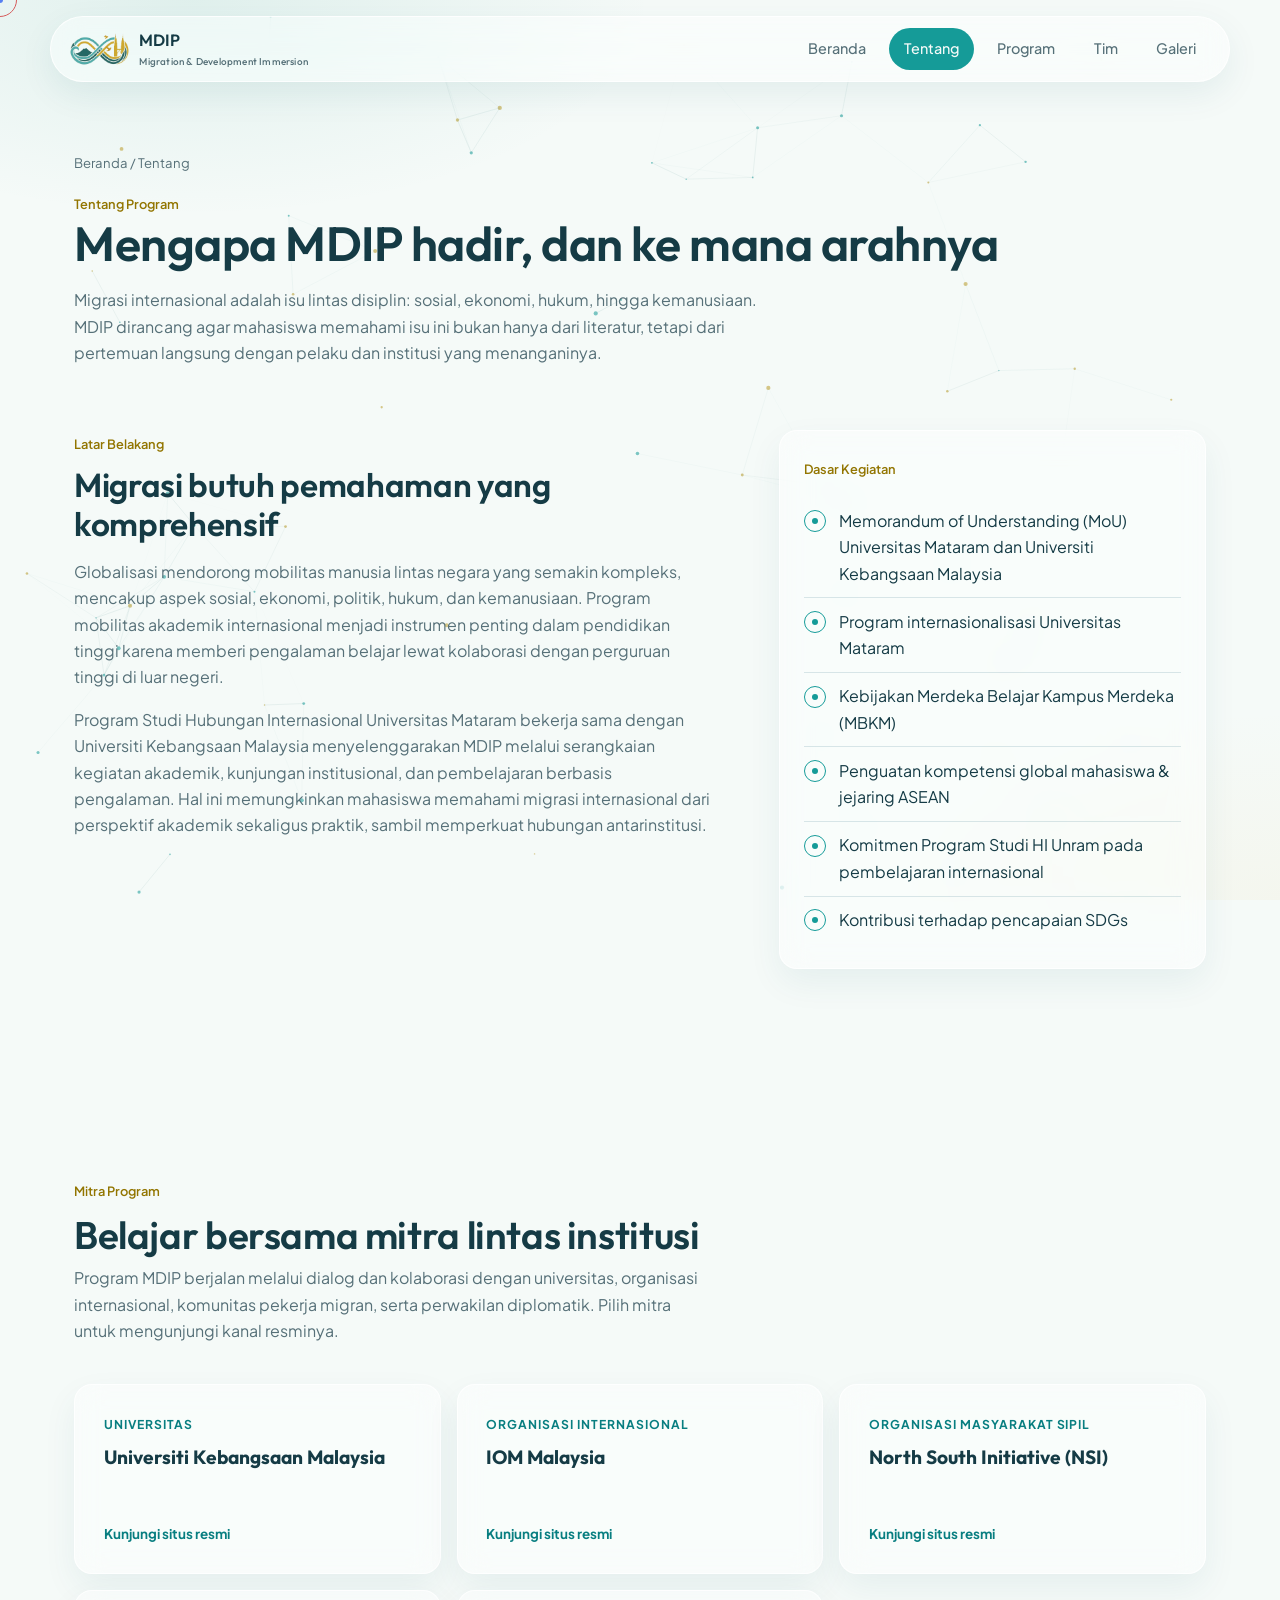
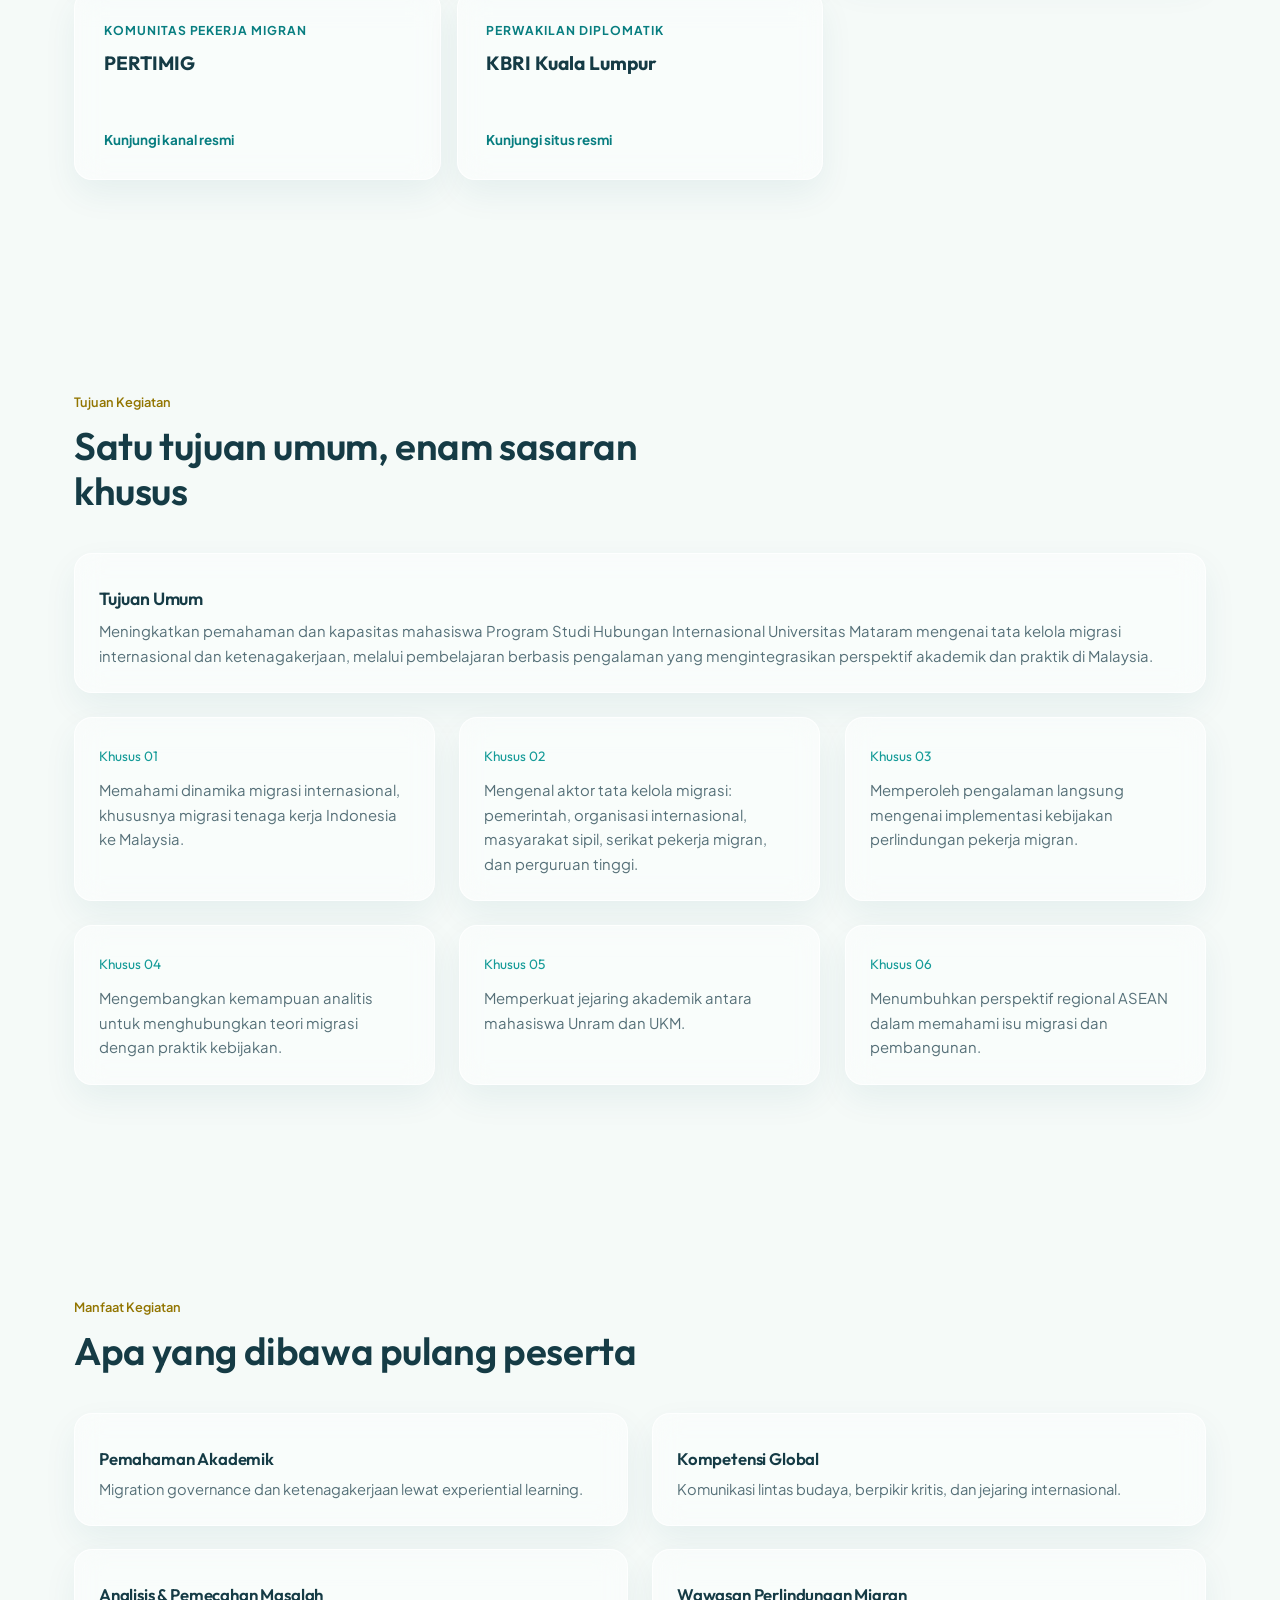
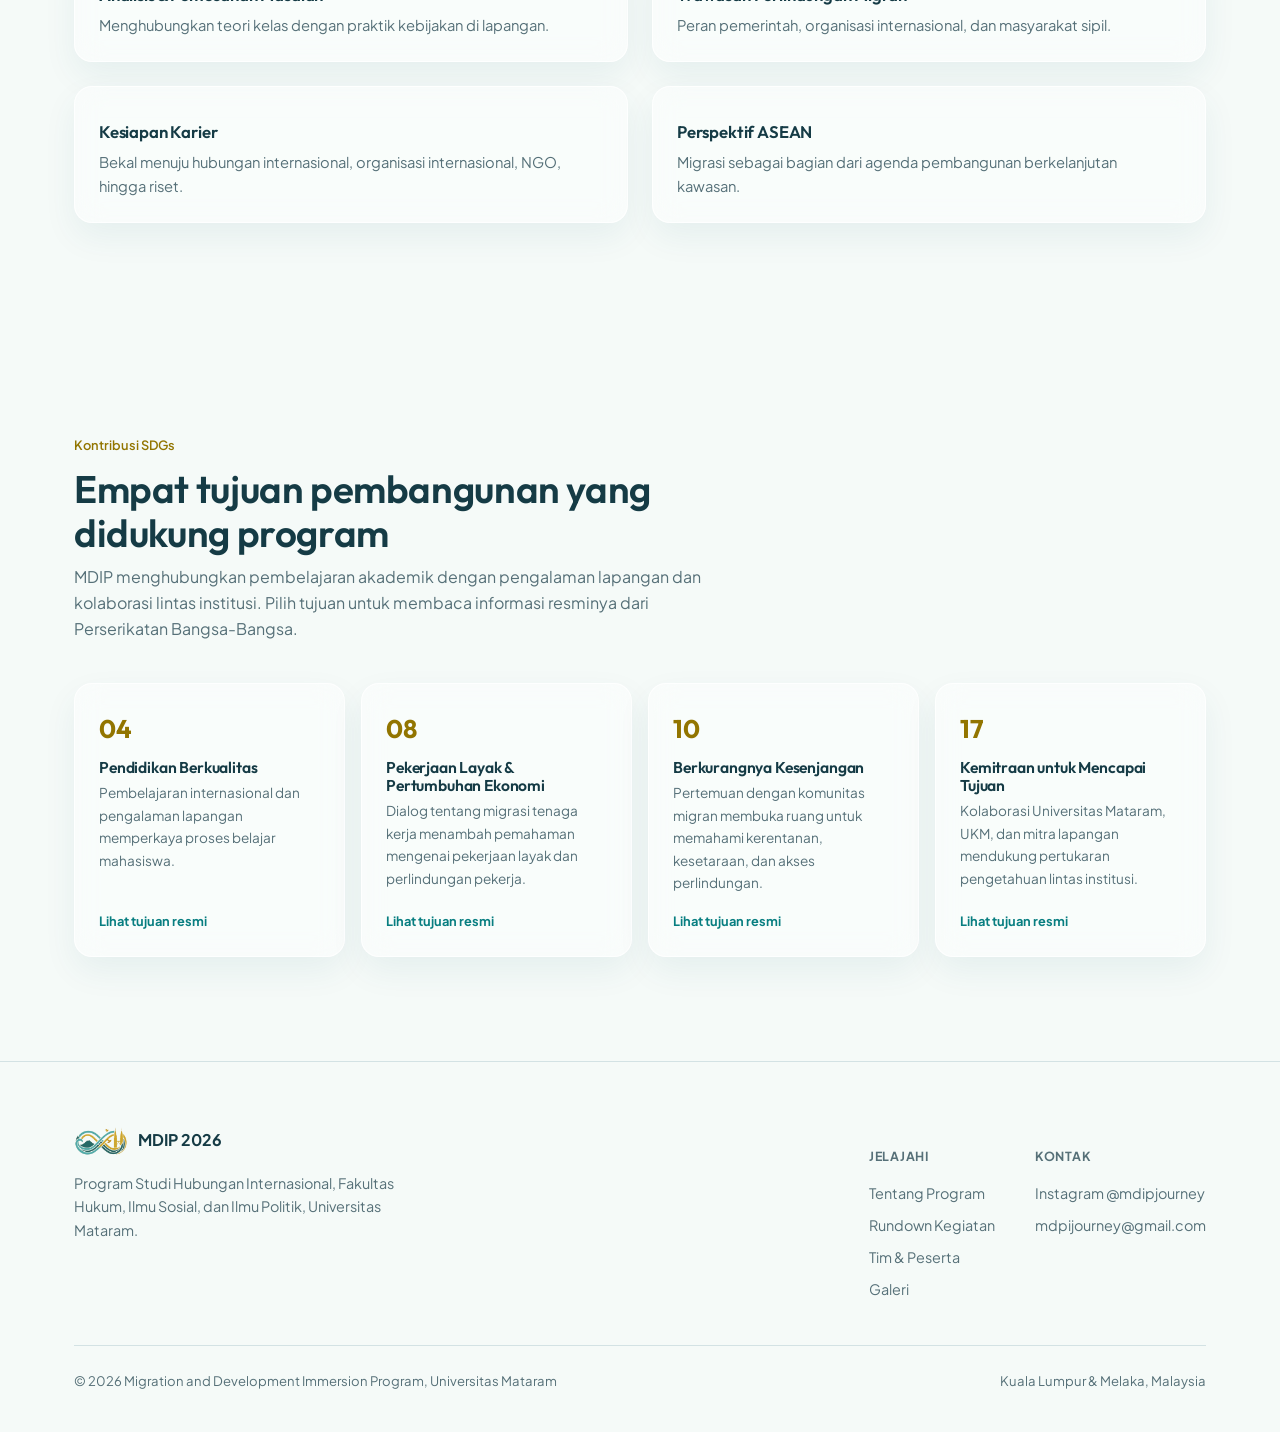
==== about.html @ d1906ac9 "update" ====
<!DOCTYPE html>
<html lang="id">
<head>
<meta charset="UTF-8">
<meta name="viewport" content="width=device-width, initial-scale=1.0">
<title>Tentang Program: MDIP</title>
<meta name="description" content="Latar belakang, dasar kegiatan, tujuan, dan manfaat Migration and Development Immersion Program.">
<link rel="icon" href="assets/logo-icon.png">
<link rel="preconnect" href="https://fonts.googleapis.com">
<link href="https://fonts.googleapis.com/css2?family=Outfit:wght@500;600;700&family=Plus+Jakarta+Sans:wght@400;500;600;700&display=swap" rel="stylesheet">
<link rel="stylesheet" href="css/style.css">
<link rel="stylesheet" href="css/animations.css">
<script>try { if (sessionStorage.getItem('mdipPageEnterAt')) document.documentElement.classList.add('page-pending'); } catch (_) {}</script>
</head>
<body>

<canvas id="particle-canvas" aria-hidden="true"></canvas>
<div class="page-veil"></div>

<header class="site-header">
  <div class="container nav-inner">
    <a href="index.html" class="brand">
      <img src="assets/logo-icon.png" alt="Logo MDIP">
      <span>MDIP<small>Migration &amp; Development Immersion</small></span>
    </a>
    <nav class="nav-links" id="navLinks">
      <a href="index.html">Beranda</a>
      <a href="about.html">Tentang</a>
      <a href="program.html">Program</a>
      <a href="team.html">Tim</a>
      <a href="gallery.html">Galeri</a>
    </nav>
    <button class="nav-toggle" aria-label="Buka menu navigasi" aria-expanded="false">☰</button>
  </div>
</header>

<main>

  <section class="page-hero">
    <div class="container">
      <div class="breadcrumb"><a href="index.html">Beranda</a> / Tentang</div>
      <span class="eyebrow">Tentang Program</span>
      <h1>Mengapa MDIP hadir, dan ke mana arahnya</h1>
      <p>Migrasi internasional adalah isu lintas disiplin: sosial, ekonomi, hukum, hingga kemanusiaan. MDIP dirancang agar mahasiswa memahami isu ini bukan hanya dari literatur, tetapi dari pertemuan langsung dengan pelaku dan institusi yang menanganinya.</p>
    </div>
  </section>

  <section style="padding-top:0">
    <div class="container">
      <div class="grid" style="grid-template-columns: 1.2fr 0.8fr; gap: var(--space-5);" data-reveal>
        <div>
          <span class="eyebrow">Latar Belakang</span>
          <h2 style="margin-top:0.6rem; font-size: clamp(1.6rem, 2.6vw, 2.1rem);">Migrasi butuh pemahaman yang komprehensif</h2>
          <p style="margin-top: var(--space-2); color: var(--ink-dim);">Globalisasi mendorong mobilitas manusia lintas negara yang semakin kompleks, mencakup aspek sosial, ekonomi, politik, hukum, dan kemanusiaan. Program mobilitas akademik internasional menjadi instrumen penting dalam pendidikan tinggi karena memberi pengalaman belajar lewat kolaborasi dengan perguruan tinggi di luar negeri.</p>
          <p style="margin-top: var(--space-2); color: var(--ink-dim);">Program Studi Hubungan Internasional Universitas Mataram bekerja sama dengan Universiti Kebangsaan Malaysia menyelenggarakan MDIP melalui serangkaian kegiatan akademik, kunjungan institusional, dan pembelajaran berbasis pengalaman. Hal ini memungkinkan mahasiswa memahami migrasi internasional dari perspektif akademik sekaligus praktik, sambil memperkuat hubungan antarinstitusi.</p>
        </div>
        <div class="glass tilt-card">
          <span class="eyebrow">Dasar Kegiatan</span>
          <ul class="check-list" style="margin-top: var(--space-2);">
            <li><span class="bullet"></span><span>Memorandum of Understanding (MoU) Universitas Mataram dan Universiti Kebangsaan Malaysia</span></li>
            <li><span class="bullet"></span><span>Program internasionalisasi Universitas Mataram</span></li>
            <li><span class="bullet"></span><span>Kebijakan Merdeka Belajar Kampus Merdeka (MBKM)</span></li>
            <li><span class="bullet"></span><span>Penguatan kompetensi global mahasiswa &amp; jejaring ASEAN</span></li>
            <li><span class="bullet"></span><span>Komitmen Program Studi HI Unram pada pembelajaran internasional</span></li>
            <li><span class="bullet"></span><span>Kontribusi terhadap pencapaian SDGs</span></li>
          </ul>
        </div>
      </div>
    </div>
  </section>

  <!-- ================= MITRA ================= -->
  <section id="mitra">
    <div class="container">
      <div class="section-head" data-reveal>
        <span class="eyebrow">Mitra Program</span>
        <h2>Belajar bersama mitra lintas institusi</h2>
        <p>Program MDIP berjalan melalui dialog dan kolaborasi dengan universitas, organisasi internasional, komunitas pekerja migran, serta perwakilan diplomatik. Pilih mitra untuk mengunjungi kanal resminya.</p>
      </div>
      <div class="partner-directory-grid" data-reveal-stagger>
        <a class="partner-directory-card glass" id="mitra-ukm" href="https://www.ukm.my/portal/" target="_blank" rel="noopener noreferrer" aria-label="Kunjungi situs resmi Universiti Kebangsaan Malaysia">
          <span class="institution-kicker">Universitas</span>
          <strong>Universiti Kebangsaan Malaysia</strong>
          <span class="institution-link">Kunjungi situs resmi</span>
        </a>
        <a class="partner-directory-card glass" id="mitra-iom" href="https://www.iom.int/countries/malaysia" target="_blank" rel="noopener noreferrer" aria-label="Kunjungi situs resmi IOM Malaysia">
          <span class="institution-kicker">Organisasi Internasional</span>
          <strong>IOM Malaysia</strong>
          <span class="institution-link">Kunjungi situs resmi</span>
        </a>
        <a class="partner-directory-card glass" id="mitra-nsi" href="https://nsinitiative.net/home/" target="_blank" rel="noopener noreferrer" aria-label="Kunjungi situs resmi North South Initiative">
          <span class="institution-kicker">Organisasi Masyarakat Sipil</span>
          <strong>North South Initiative (NSI)</strong>
          <span class="institution-link">Kunjungi situs resmi</span>
        </a>
        <a class="partner-directory-card glass" id="mitra-pertimig" href="https://www.facebook.com/Pertimig-Malaysia" target="_blank" rel="noopener noreferrer" aria-label="Kunjungi kanal resmi PERTIMIG di Facebook">
          <span class="institution-kicker">Komunitas Pekerja Migran</span>
          <strong>PERTIMIG</strong>
          <span class="institution-link">Kunjungi kanal resmi</span>
        </a>
        <a class="partner-directory-card glass" id="mitra-kbri" href="https://kemlu.go.id/kualalumpur/en/" target="_blank" rel="noopener noreferrer" aria-label="Kunjungi situs resmi KBRI Kuala Lumpur">
          <span class="institution-kicker">Perwakilan Diplomatik</span>
          <strong>KBRI Kuala Lumpur</strong>
          <span class="institution-link">Kunjungi situs resmi</span>
        </a>
      </div>
    </div>
  </section>
  <!-- ================= TUJUAN ================= -->
  <section>
    <div class="container">
      <div class="section-head" data-reveal>
        <span class="eyebrow">Tujuan Kegiatan</span>
        <h2>Satu tujuan umum, enam sasaran khusus</h2>
      </div>

      <div class="glass tilt-card" style="margin-bottom: var(--space-3);" data-reveal>
        <h3 style="font-size:1.1rem;">Tujuan Umum</h3>
        <p style="margin-top:0.6rem; color: var(--ink-dim);">Meningkatkan pemahaman dan kapasitas mahasiswa Program Studi Hubungan Internasional Universitas Mataram mengenai tata kelola migrasi internasional dan ketenagakerjaan, melalui pembelajaran berbasis pengalaman yang mengintegrasikan perspektif akademik dan praktik di Malaysia.</p>
      </div>

      <div class="grid grid-3" data-reveal-stagger>
        <div class="tilt-card glass"><span class="num">Khusus 01</span><p style="margin-top:0.6rem;">Memahami dinamika migrasi internasional, khususnya migrasi tenaga kerja Indonesia ke Malaysia.</p></div>
        <div class="tilt-card glass"><span class="num">Khusus 02</span><p style="margin-top:0.6rem;">Mengenal aktor tata kelola migrasi: pemerintah, organisasi internasional, masyarakat sipil, serikat pekerja migran, dan perguruan tinggi.</p></div>
        <div class="tilt-card glass"><span class="num">Khusus 03</span><p style="margin-top:0.6rem;">Memperoleh pengalaman langsung mengenai implementasi kebijakan perlindungan pekerja migran.</p></div>
        <div class="tilt-card glass"><span class="num">Khusus 04</span><p style="margin-top:0.6rem;">Mengembangkan kemampuan analitis untuk menghubungkan teori migrasi dengan praktik kebijakan.</p></div>
        <div class="tilt-card glass"><span class="num">Khusus 05</span><p style="margin-top:0.6rem;">Memperkuat jejaring akademik antara mahasiswa Unram dan UKM.</p></div>
        <div class="tilt-card glass"><span class="num">Khusus 06</span><p style="margin-top:0.6rem;">Menumbuhkan perspektif regional ASEAN dalam memahami isu migrasi dan pembangunan.</p></div>
      </div>
    </div>
  </section>

  <!-- ================= MANFAAT ================= -->
  <section>
    <div class="container">
      <div class="section-head" data-reveal>
        <span class="eyebrow">Manfaat Kegiatan</span>
        <h2>Apa yang dibawa pulang peserta</h2>
      </div>
      <div class="grid grid-2" data-reveal-stagger>
        <div class="tilt-card glass"><h3 style="font-size:1.05rem;">Pemahaman Akademik</h3><p style="margin-top:0.5rem; color:var(--ink-dim); font-size:0.92rem;">Migration governance dan ketenagakerjaan lewat experiential learning.</p></div>
        <div class="tilt-card glass"><h3 style="font-size:1.05rem;">Kompetensi Global</h3><p style="margin-top:0.5rem; color:var(--ink-dim); font-size:0.92rem;">Komunikasi lintas budaya, berpikir kritis, dan jejaring internasional.</p></div>
        <div class="tilt-card glass"><h3 style="font-size:1.05rem;">Analisis &amp; Pemecahan Masalah</h3><p style="margin-top:0.5rem; color:var(--ink-dim); font-size:0.92rem;">Menghubungkan teori kelas dengan praktik kebijakan di lapangan.</p></div>
        <div class="tilt-card glass"><h3 style="font-size:1.05rem;">Wawasan Perlindungan Migran</h3><p style="margin-top:0.5rem; color:var(--ink-dim); font-size:0.92rem;">Peran pemerintah, organisasi internasional, dan masyarakat sipil.</p></div>
        <div class="tilt-card glass"><h3 style="font-size:1.05rem;">Kesiapan Karier</h3><p style="margin-top:0.5rem; color:var(--ink-dim); font-size:0.92rem;">Bekal menuju hubungan internasional, organisasi internasional, NGO, hingga riset.</p></div>
        <div class="tilt-card glass"><h3 style="font-size:1.05rem;">Perspektif ASEAN</h3><p style="margin-top:0.5rem; color:var(--ink-dim); font-size:0.92rem;">Migrasi sebagai bagian dari agenda pembangunan berkelanjutan kawasan.</p></div>
      </div>
    </div>
  </section>

  <!-- ================= SDGs ================= -->
  <section id="sdgs">
    <div class="container">
      <div class="section-head" data-reveal>
        <span class="eyebrow">Kontribusi SDGs</span>
        <h2>Empat tujuan pembangunan yang didukung program</h2>
        <p>MDIP menghubungkan pembelajaran akademik dengan pengalaman lapangan dan kolaborasi lintas institusi. Pilih tujuan untuk membaca informasi resminya dari Perserikatan Bangsa-Bangsa.</p>
      </div>
      <div class="sdg-grid" data-reveal-stagger>
        <a class="sdg-card glass" href="https://sdgs.un.org/goals/goal4" target="_blank" rel="noopener noreferrer" aria-label="Baca Tujuan 4, Pendidikan Berkualitas, di situs resmi PBB">
          <span class="tag">04</span><h4>Pendidikan Berkualitas</h4><p>Pembelajaran internasional dan pengalaman lapangan memperkaya proses belajar mahasiswa.</p><span class="sdg-visit">Lihat tujuan resmi</span>
        </a>
        <a class="sdg-card glass" href="https://sdgs.un.org/goals/goal8" target="_blank" rel="noopener noreferrer" aria-label="Baca Tujuan 8, Pekerjaan Layak dan Pertumbuhan Ekonomi, di situs resmi PBB">
          <span class="tag">08</span><h4>Pekerjaan Layak &amp; Pertumbuhan Ekonomi</h4><p>Dialog tentang migrasi tenaga kerja menambah pemahaman mengenai pekerjaan layak dan perlindungan pekerja.</p><span class="sdg-visit">Lihat tujuan resmi</span>
        </a>
        <a class="sdg-card glass" href="https://sdgs.un.org/goals/goal10" target="_blank" rel="noopener noreferrer" aria-label="Baca Tujuan 10, Berkurangnya Kesenjangan, di situs resmi PBB">
          <span class="tag">10</span><h4>Berkurangnya Kesenjangan</h4><p>Pertemuan dengan komunitas migran membuka ruang untuk memahami kerentanan, kesetaraan, dan akses perlindungan.</p><span class="sdg-visit">Lihat tujuan resmi</span>
        </a>
        <a class="sdg-card glass" href="https://sdgs.un.org/goals/goal17" target="_blank" rel="noopener noreferrer" aria-label="Baca Tujuan 17, Kemitraan untuk Mencapai Tujuan, di situs resmi PBB">
          <span class="tag">17</span><h4>Kemitraan untuk Mencapai Tujuan</h4><p>Kolaborasi Universitas Mataram, UKM, dan mitra lapangan mendukung pertukaran pengetahuan lintas institusi.</p><span class="sdg-visit">Lihat tujuan resmi</span>
        </a>
      </div>
    </div>
  </section>

</main>

<footer class="site-footer">
  <div class="container">
    <div class="footer-grid">
      <div>
        <div class="footer-brand"><img src="assets/logo-icon.png" alt="Logo MDIP"><strong>MDIP 2026</strong></div>
        <p style="margin-top:1rem; max-width: 32ch; color: var(--ink-dim); font-size:0.9rem;">Program Studi Hubungan Internasional, Fakultas Hukum, Ilmu Sosial, dan Ilmu Politik, Universitas Mataram.</p>
      </div>
      <div class="footer-links">
        <div>
          <h5>Jelajahi</h5>
          <a href="about.html">Tentang Program</a>
          <a href="program.html">Rundown Kegiatan</a>
          <a href="team.html">Tim &amp; Peserta</a>
          <a href="gallery.html">Galeri</a>
        </div>
        <div>
          <h5>Kontak</h5>
          <a href="https://www.instagram.com/mdipjourney/" target="_blank" rel="noopener noreferrer">Instagram @mdipjourney</a>
          <a href="mailto:mdpijourney@gmail.com">mdpijourney@gmail.com</a>
        </div>
      </div>
    </div>
    <div class="footer-bottom">
      <span>© 2026 Migration and Development Immersion Program, Universitas Mataram</span>
      <span>Kuala Lumpur &amp; Melaka, Malaysia</span>
    </div>
  </div>
</footer>

<script src="js/particles.js"></script>
<script src="js/animations.js"></script>
<script src="js/main.js"></script>
</body>
</html>
---- css/style.css ----
/* =========================================================================
   MDIP: Migration and Development Immersion Program
   style.css: core design tokens, layout, and component styling
   Palette pulled from the MDIP mark: teal wave, gold skyline, deep blue text
   ========================================================================= */

:root {
  /* --- Color tokens (from the MDIP logo) --- */
  --navy: #F5FAF8;
  --navy-soft: #FFFFFF;
  --charcoal: #EAF3F0;
  --teal: #087E80;
  --teal-bright: #159B98;
  --gold: #927500;
  --deep-blue: #07556A;
  --ink: #153B45;
  --ink-dim: #567078;
  --line: rgba(7, 85, 106, 0.14);
  --glass-bg: rgba(255, 255, 255, 0.48);
  --glass-bg-strong: rgba(255, 255, 255, 0.68);
  --glass-border: rgba(255, 255, 255, 0.78);

  /* --- Type --- */
  --font-display: 'Outfit', 'Plus Jakarta Sans', sans-serif;
  --font-body: 'Plus Jakarta Sans', sans-serif;

  /* --- Spacing scale --- */
  --space-1: 0.5rem;
  --space-2: 1rem;
  --space-3: 1.5rem;
  --space-4: 2.5rem;
  --space-5: 4rem;
  --space-6: 6.5rem;

  --radius: 18px;
  --radius-sm: 10px;
  --max-width: 1180px;

  --ease: cubic-bezier(0.22, 1, 0.36, 1);
}

/* =========================================================================
   Reset
   ========================================================================= */
*, *::before, *::after { box-sizing: border-box; }
html { scroll-behavior: smooth; }
body, h1, h2, h3, h4, p, figure { margin: 0; }
ul { list-style: none; margin: 0; padding: 0; }
a { color: inherit; text-decoration: none; }
img { max-width: 100%; display: block; }
button { font: inherit; cursor: pointer; }

body {
  background: var(--navy);
  color: var(--ink);
  font-family: var(--font-body);
  font-size: 16px;
  line-height: 1.65;
  -webkit-font-smoothing: antialiased;
  overflow-x: hidden;
  position: relative;
}

/* Subtle radial vignette behind the particle canvas so corners stay dark */
body::before {
  content: "";
  position: fixed;
  inset: 0;
  z-index: -2;
  background:
    radial-gradient(ellipse 60% 40% at 15% 0%, rgba(42,157,143,0.10), transparent 60%),
    radial-gradient(ellipse 50% 35% at 100% 100%, rgba(233,196,106,0.07), transparent 60%),
    var(--navy);
}

::selection { background: var(--teal); color: var(--navy); }

h1, h2, h3, h4 {
  font-family: var(--font-display);
  font-weight: 600;
  line-height: 1.15;
  letter-spacing: -0.01em;
}

.eyebrow {
  font-family: var(--font-body);
  font-weight: 600;
  font-size: 0.8rem;
  color: var(--gold);
  display: inline-block;
}

.container {
  max-width: var(--max-width);
  margin: 0 auto;
  padding: 0 var(--space-3);
}

section { position: relative; padding: var(--space-6) 0; }

/* Scroll focus visibility */
a:focus-visible, button:focus-visible, summary:focus-visible {
  outline: 2px solid var(--teal-bright);
  outline-offset: 3px;
  border-radius: 4px;
}

/* =========================================================================
   Particle canvas + custom cursor
   ========================================================================= */
#particle-canvas {
  position: fixed;
  inset: 0;
  z-index: -1;
  width: 100%;
  height: 100%;
}

.cursor-dot, .cursor-ring {
  position: fixed;
  top: 0; left: 0;
  pointer-events: none;
  z-index: 9999;
  border-radius: 50%;
  transform: translate(-50%, -50%);
  mix-blend-mode: difference;
}
.cursor-dot {
  width: 6px; height: 6px;
  background: var(--gold);
}
.cursor-ring {
  width: 34px; height: 34px;
  border: 1px solid var(--teal-bright);
  transition: width 0.2s var(--ease), height 0.2s var(--ease), border-color 0.2s var(--ease), opacity 0.2s;
}
.cursor-ring.is-active {
  width: 54px; height: 54px;
  border-color: var(--gold);
}
@media (hover: none), (pointer: coarse) {
  .cursor-dot, .cursor-ring { display: none; }
}

/* =========================================================================
   Navigation
   ========================================================================= */
.site-header {
  position: fixed;
  top: 0; left: 0; right: 0;
  z-index: 500;
  padding: var(--space-2) 0;
  transition: padding 0.35s var(--ease), background 0.35s var(--ease);
}
.site-header .nav-inner {
  display: flex;
  align-items: center;
  justify-content: space-between;
  padding: 0.65rem 1.1rem;
  border-radius: 999px;
  background: var(--glass-bg);
  border: 1px solid var(--glass-border);
  backdrop-filter: blur(15px) saturate(150%);
  -webkit-backdrop-filter: blur(15px) saturate(150%);
  box-shadow: 0 12px 34px rgba(7, 85, 106, 0.08);
}
.site-header.is-scrolled { padding: 0.6rem 0; }
.site-header.is-scrolled .nav-inner { background: var(--glass-bg-strong); }

.brand {
  display: flex;
  align-items: center;
  gap: 0.6rem;
  font-family: var(--font-display);
  font-weight: 600;
  font-size: 1.02rem;
}
.brand img { height: 34px; width: auto; }
.brand span { color: var(--ink); }
.brand small { display: block; font-size: 0.62rem; font-weight: 500; color: var(--ink-dim); letter-spacing: 0.02em; }

.nav-links {
  display: flex;
  align-items: center;
  gap: var(--space-1);
}
.nav-links a {
  position: relative;
  padding: 0.55rem 0.95rem;
  font-size: 0.9rem;
  font-weight: 500;
  color: var(--ink-dim);
  border-radius: 999px;
  transition: color 0.25s var(--ease), background 0.25s var(--ease);
}
.nav-links a:active, .footer-links a:active, .btn:active, button:active { transform: scale(0.97); }
.nav-links a:hover, .nav-links a.is-active { color: var(--navy); background: var(--teal-bright); }

.nav-toggle {
  display: none;
  width: 40px; height: 40px;
  border-radius: 50%;
  border: 1px solid var(--glass-border);
  background: transparent;
  color: var(--ink);
  align-items: center;
  justify-content: center;
}

@media (max-width: 860px) {
  .nav-toggle { display: flex; }
  .nav-links {
    position: fixed;
    top: 88px; right: var(--space-3); left: var(--space-3);
    flex-direction: column;
    align-items: stretch;
    gap: 0.3rem;
    padding: var(--space-2);
    background: rgba(255, 255, 255, 0.78);
    border: 1px solid var(--glass-border);
    border-radius: var(--radius);
    backdrop-filter: blur(18px) saturate(150%);
    -webkit-backdrop-filter: blur(18px) saturate(150%);
    transform: translateY(-12px);
    opacity: 0;
    pointer-events: none;
    transition: all 0.3s var(--ease);
  }
  .nav-links.is-open { transform: translateY(0); opacity: 1; pointer-events: auto; }
  .nav-links a { text-align: center; padding: 0.85rem; }
}

/* =========================================================================
   Buttons
   ========================================================================= */
.btn {
  display: inline-flex;
  align-items: center;
  gap: 0.55rem;
  padding: 0.9rem 1.7rem;
  border-radius: 999px;
  font-weight: 600;
  font-size: 0.92rem;
  border: 1px solid transparent;
  position: relative;
  overflow: hidden;
  transition: transform 0.3s var(--ease), box-shadow 0.3s var(--ease), background-color 0.3s var(--ease);
}
.btn-primary {
  background: linear-gradient(120deg, var(--teal), var(--teal-bright));
  color: #FFFFFF;
}
.btn-primary:hover { transform: translateY(-2px); box-shadow: 0 14px 30px -12px rgba(42,157,143,0.55); }
.btn-ghost {
  background: var(--glass-bg);
  border-color: var(--glass-border);
  color: var(--ink);
  backdrop-filter: blur(10px);
  -webkit-backdrop-filter: blur(10px);
}
.btn-ghost:hover { border-color: var(--gold); color: var(--gold); transform: translateY(-2px); }

/* =========================================================================
   Hero
   ========================================================================= */
.hero {
  min-height: 100svh;
  display: flex;
  align-items: center;
  padding-top: 7rem;
}
.hero-grid {
  display: grid;
  grid-template-columns: 1.1fr 0.9fr;
  gap: var(--space-5);
  align-items: center;
}
.hero-logo {
  width: 92px;
  margin-bottom: var(--space-3);
  filter: drop-shadow(0 8px 30px rgba(42,157,143,0.25));
}
.hero h1 {
  font-size: clamp(2.4rem, 4.6vw, 4rem);
  color: var(--ink);
}
.hero h1 .accent { color: var(--teal-bright); }
.hero-type {
  margin-top: var(--space-2);
  font-family: var(--font-display);
  font-size: clamp(1.05rem, 1.6vw, 1.35rem);
  color: var(--gold);
  min-height: 2.4em;
}
.hero-type .cursor-bar { display: inline-block; width: 2px; height: 1em; background: var(--gold); margin-left: 3px; animation: blink 0.9s steps(1) infinite; vertical-align: -0.15em; }
@keyframes blink { 50% { opacity: 0; } }

.hero p.lede { margin-top: var(--space-2); max-width: 46ch; color: var(--ink-dim); font-size: 1.05rem; }

.hero-meta {
  display: flex;
  flex-wrap: wrap;
  gap: var(--space-3);
  margin-top: var(--space-4);
}
.hero-meta .meta-item { display: flex; flex-direction: column; gap: 0.2rem; }
.hero-meta .meta-item .k { font-size: 0.72rem; text-transform: uppercase; letter-spacing: 0.08em; color: var(--ink-dim); }
.hero-meta .meta-item .v { font-family: var(--font-display); font-weight: 600; font-size: 1.05rem; }

.hero-cta { margin-top: var(--space-4); display: flex; gap: var(--space-2); flex-wrap: wrap; }

.hero-visual {
  position: relative;
  aspect-ratio: 1/1;
  display: grid;
  place-items: center;
}
.hero-visual .ring {
  position: absolute;
  border-radius: 50%;
  border: 1px solid var(--glass-border);
}
.hero-visual .ring.r1 { inset: 0; }
.hero-visual .ring.r2 { inset: 12%; border-color: rgba(233,196,106,0.18); }
.hero-visual .ring.r3 { inset: 24%; border-color: rgba(42,157,143,0.25); }
.hero-visual .core {
  position: relative;
  width: 62%; height: 62%;
  border-radius: 50%;
  background: var(--glass-bg);
  border: 1px solid var(--glass-border);
  backdrop-filter: blur(15px) saturate(150%);
  -webkit-backdrop-filter: blur(15px) saturate(150%);
  display: grid; place-items: center;
  padding: var(--space-3);
}
.hero-visual img { width: 78%; }

@media (max-width: 960px) {
  .hero-grid { grid-template-columns: 1fr; }
  .hero-visual { max-width: 320px; margin: 0 auto; }
}

/* =========================================================================
   Glass card
   ========================================================================= */
.glass {
  background: var(--glass-bg);
  border: 1px solid var(--glass-border);
  border-radius: var(--radius);
  backdrop-filter: blur(15px) saturate(150%);
  -webkit-backdrop-filter: blur(15px) saturate(150%);
  box-shadow: 0 14px 34px rgba(7, 85, 106, 0.065);
}
@supports not ((backdrop-filter: blur(1px)) or (-webkit-backdrop-filter: blur(1px))) {
  .glass, .site-header .nav-inner { background: rgba(255, 255, 255, 0.96); }
}

/* Section headers */
.section-head { max-width: 640px; margin-bottom: var(--space-4); }
.section-head h2 { font-size: clamp(1.8rem, 3vw, 2.6rem); margin-top: 0.6rem; }
.section-head p { margin-top: var(--space-1); color: var(--ink-dim); }

/* =========================================================================
   Summary / highlight grids
   ========================================================================= */
.grid { display: grid; gap: var(--space-3); }
.grid-2 { grid-template-columns: repeat(2, 1fr); }
.grid-3 { grid-template-columns: repeat(3, 1fr); }
.grid-4 { grid-template-columns: repeat(4, 1fr); }
@media (max-width: 900px) { .grid-3, .grid-4 { grid-template-columns: repeat(2, 1fr); } }
@media (max-width: 600px) { .grid-2, .grid-3, .grid-4 { grid-template-columns: 1fr; } }

.tilt-card {
  padding: var(--space-3);
  transition: transform 0.15s ease, border-color 0.3s var(--ease), box-shadow 0.3s var(--ease);
  will-change: transform;
}
.tilt-card:hover { border-color: rgba(233,196,106,0.35); box-shadow: 0 20px 45px -20px rgba(0,0,0,0.55); }
.tilt-card .num { font-family: var(--font-display); font-size: 0.85rem; color: var(--teal-bright); }
.tilt-card h3 { margin-top: 0.7rem; font-size: 1.15rem; }
.tilt-card p { margin-top: 0.5rem; color: var(--ink-dim); font-size: 0.93rem; }
.tilt-card .icon {
  width: 44px; height: 44px;
  border-radius: 12px;
  display: grid; place-items: center;
  background: linear-gradient(135deg, rgba(42,157,143,0.25), rgba(233,196,106,0.18));
  color: var(--teal-bright);
  margin-bottom: var(--space-2);
}

/* =========================================================================
   Timeline (activities)
   ========================================================================= */
.timeline { position: relative; padding-left: 2.4rem; }
.timeline::before {
  content: "";
  position: absolute; left: 0.55rem; top: 0.4rem; bottom: 0.4rem;
  width: 1px;
  background: linear-gradient(var(--teal), var(--gold));
  opacity: 0.35;
}
.timeline-item { position: relative; padding: 0 0 var(--space-4); }
.timeline-item:last-child { padding-bottom: 0; }
.timeline-item::before {
  content: "";
  position: absolute; left: -2.4rem; top: 0.35rem;
  width: 10px; height: 10px;
  border-radius: 50%;
  background: var(--gold);
  box-shadow: 0 0 0 4px rgba(233,196,106,0.15);
}
.timeline-item .num { color: var(--gold); font-family: var(--font-display); font-size: 0.85rem; }
.timeline-item h3 { margin-top: 0.4rem; font-size: 1.25rem; }
.timeline-item p { margin-top: 0.5rem; color: var(--ink-dim); max-width: 68ch; }

/* =========================================================================
   Accordion (rundown)
   ========================================================================= */
.rundown-tabs {
  display: flex;
  gap: 0.4rem;
  overflow-x: auto;
  padding-bottom: 0.5rem;
  margin-bottom: var(--space-3);
  scrollbar-width: thin;
}
.rundown-tabs button {
  flex: 0 0 auto;
  padding: 0.65rem 1.1rem;
  border-radius: 999px;
  border: 1px solid var(--glass-border);
  background: var(--glass-bg);
  color: var(--ink-dim);
  font-size: 0.85rem;
  font-weight: 600;
  transition: all 0.25s var(--ease);
}
.rundown-tabs button.is-active { background: var(--teal); color: #FFFFFF; border-color: var(--teal); }
.rundown-tabs button .d { display: block; font-size: 0.68rem; font-weight: 500; opacity: 0.75; }

.rundown-panel { display: none; }
.rundown-panel.is-active { display: block; }
.rundown-panel.is-active { animation: panelIn 0.42s var(--ease) both; }
@keyframes panelIn { from { opacity: 0; transform: translateY(12px); } to { opacity: 1; transform: translateY(0); } }
.rundown-panel h3 { font-size: 1.3rem; }
.rundown-panel .sub { color: var(--gold); font-size: 0.85rem; margin-top: 0.3rem; }

.agenda-row {
  display: grid;
  grid-template-columns: 110px 1fr;
  gap: var(--space-2);
  padding: var(--space-2) 0;
  border-bottom: 1px solid var(--line);
}
.agenda-row:last-child { border-bottom: none; }
.agenda-row .time { font-family: var(--font-display); font-weight: 600; color: var(--teal-bright); font-size: 0.92rem; }
.agenda-row .what { font-weight: 600; }
.agenda-row .desc { color: var(--ink-dim); font-size: 0.9rem; margin-top: 0.25rem; }
.agenda-row .loc { display: inline-block; margin-top: 0.4rem; font-size: 0.78rem; color: var(--gold); }
@media (max-width: 640px) { .agenda-row { grid-template-columns: 1fr; gap: 0.3rem; } }

/* =========================================================================
   Team
   ========================================================================= */
.leadership-grid { display: grid; grid-template-columns: minmax(0, 1fr); max-width: 780px; gap: var(--space-3); }
.supervisor-card { display: grid; grid-template-columns: minmax(190px, 0.72fr) 1fr; align-items: center; overflow: hidden; }
.supervisor-card > img { width: 100%; height: 100%; min-height: 300px; object-fit: cover; object-position: center 24%; }
.supervisor-copy { padding: clamp(1.25rem, 3vw, 2.25rem); }
.supervisor-copy h3 { margin-top: 0.7rem; font-size: clamp(1.2rem, 2.2vw, 1.55rem); }
.supervisor-copy p { margin-top: 0.7rem; color: var(--ink-dim); font-size: 0.92rem; }
.team-lead-card { padding: clamp(1.5rem, 3vw, 2.25rem); min-height: 220px; display: flex; flex-direction: column; align-items: flex-start; }
.team-lead-card, .division-card { cursor: pointer; text-align: left; }
.team-lead-card:hover, .division-card:hover { border-color: rgba(8, 126, 128, 0.34); box-shadow: 0 18px 38px rgba(7, 85, 106, 0.12); }
.team-lead-card:focus-visible, .division-card:focus-visible { outline: 2px solid var(--teal); outline-offset: 4px; }
.team-role-label { color: var(--teal); font-size: 0.76rem; font-weight: 700; letter-spacing: 0.1em; text-transform: uppercase; }
.team-lead-card h3 { margin-top: 1rem; font-size: clamp(1.2rem, 2.2vw, 1.55rem); }
.team-lead-card p { margin-top: 0.7rem; color: var(--ink-dim); font-size: 0.92rem; }
.team-lead-card .nim { margin-top: auto; padding-top: 1rem; font-size: 0.72rem; color: var(--teal); letter-spacing: 0.04em; }

.divisions-grid { display: grid; grid-template-columns: repeat(5, minmax(0, 1fr)); gap: var(--space-2); }
.division-card { padding: 0; overflow: hidden; }
.division-card img { width: 100%; aspect-ratio: 4 / 5; object-fit: cover; object-position: center; transition: transform 0.55s var(--ease); }
.division-card:hover img, .division-card:focus-visible img { transform: scale(1.035); }
.division-card h3 { margin: 0; padding: 1rem 1.1rem 1.2rem; font-size: 1.12rem; }
.leader-photo-card p { margin: -0.75rem 1.1rem 1.2rem; color: var(--ink-dim); font-size: 0.84rem; }
.team-card-hint { display: block; width: 100%; margin-top: 1rem; padding-top: 0.85rem; border-top: 1px solid var(--line); color: var(--teal); font-size: 0.78rem; font-weight: 700; }
.team-card-hint span { display: inline-block; margin-left: 0.25rem; transition: transform 0.25s var(--ease); }
.team-lead-card:hover .team-card-hint span { transform: translate(3px, -2px); }
@media (max-width: 1100px) { .divisions-grid { grid-template-columns: repeat(3, minmax(0, 1fr)); gap: var(--space-3); } }
@media (max-width: 760px) { .divisions-grid { grid-template-columns: repeat(2, minmax(0, 1fr)); } }
@media (max-width: 560px) {
  .divisions-grid { grid-template-columns: 1fr; }
  .supervisor-card { grid-template-columns: 1fr; }
  .supervisor-card > img { height: auto; min-height: 0; aspect-ratio: 4 / 3; object-position: center 25%; }
}

/* Team photos are ready to populate as images are added later. */
.team-photo-dialog {
  position: fixed;
  inset: 0;
  margin: auto;
  padding: 0;
  width: min(720px, calc(100% - 2rem));
  max-height: min(90vh, 860px);
  overflow: auto;
  border: 1px solid rgba(255,255,255,0.82);
  border-radius: var(--radius);
  background: rgba(255,255,255,0.96);
  color: var(--ink);
  box-shadow: 0 28px 90px rgba(7, 54, 67, 0.3);
  opacity: 0;
  transform: translateY(18px) scale(0.985);
  transition: opacity 0.22s ease, transform 0.22s var(--ease);
}
.team-photo-dialog.is-visible { opacity: 1; transform: translateY(0) scale(1); }
.team-photo-dialog::backdrop { background: rgba(12, 43, 51, 0.58); backdrop-filter: blur(8px); -webkit-backdrop-filter: blur(8px); }
.team-dialog-content { position: relative; padding: clamp(1.25rem, 4vw, 2.25rem); }
.team-dialog-content h2 { margin-top: 0.45rem; padding-right: 2.5rem; font-size: clamp(1.4rem, 3vw, 2rem); }
.team-dialog-subtitle { margin-top: 0.3rem; color: var(--ink-dim); font-size: 0.9rem; }
.team-dialog-close { position: absolute; top: 1rem; right: 1rem; display: inline-flex; align-items: center; justify-content: center; min-height: 40px; padding: 0.55rem 1rem; border: 1px solid var(--line); border-radius: 999px; background: white; color: var(--ink); font-size: 0.84rem; font-weight: 700; line-height: 1; transition: transform 0.2s var(--ease), background 0.2s ease, border-color 0.2s ease; }
.team-dialog-close:hover { transform: translateY(-1px); border-color: var(--teal); background: var(--charcoal); }
.team-photo-stage { display: grid; place-items: center; width: fit-content; max-width: 100%; height: auto; min-height: 0; margin: 1.2rem auto 0; overflow: hidden; border: 1px solid var(--line); border-radius: var(--radius-sm); background: linear-gradient(145deg, rgba(21,155,152,0.06), rgba(185,154,40,0.06)); }
.team-photo-stage img { display: block; width: auto; height: auto; max-width: 100%; max-height: min(55vh, 560px); object-fit: contain; }
.team-photo-stage img.team-photo-enter { animation: teamPhotoEnter 0.24s var(--ease) both; }
@keyframes teamPhotoEnter { from { opacity: 0; transform: translateY(5px) scale(0.992); } to { opacity: 1; transform: translateY(0) scale(1); } }
.team-photo-placeholder { display: grid; place-items: center; align-content: center; gap: 0.8rem; width: min(100%, 420px); min-height: 220px; padding: 1.5rem; color: var(--ink-dim); text-align: center; font-size: 0.88rem; }
.photo-placeholder-mark { display: grid; place-items: center; width: 64px; height: 64px; border: 1px solid rgba(8,126,128,0.22); border-radius: 20px; background: rgba(255,255,255,0.72); color: var(--teal); font-family: var(--font-display); font-size: 0.82rem; font-weight: 700; letter-spacing: 0.08em; }
.team-photo-controls { display: flex; align-items: center; justify-content: center; gap: 1rem; margin-top: 1rem; }
.team-photo-controls button { display: grid; place-items: center; width: 40px; height: 40px; border: 1px solid var(--line); border-radius: 50%; background: white; color: var(--teal); font-size: 1.2rem; transition: background 0.2s ease, transform 0.2s var(--ease); }
.team-photo-controls button:hover { background: var(--charcoal); transform: scale(1.05); }
.team-photo-controls button[hidden] { display: none; }
.team-photo-counter { min-width: 110px; color: var(--ink-dim); font-size: 0.78rem; text-align: center; }
@media (prefers-reduced-motion: reduce) { .team-photo-dialog, .team-photo-dialog.is-visible { transition: none; transform: none; } .team-photo-stage img.team-photo-enter { animation: none; } }

/* =========================================================================
   Gallery
   ========================================================================= */
.masonry {
  columns: 3 220px;
  column-gap: var(--space-2);
}
.masonry figure {
  break-inside: avoid;
  margin-bottom: var(--space-2);
  border-radius: var(--radius-sm);
  overflow: hidden;
  position: relative;
  cursor: pointer;
  transition: transform 0.28s var(--ease), box-shadow 0.28s var(--ease);
}
.masonry figure:active { transform: scale(0.985); }
.masonry .ph {
  width: 100%;
  aspect-ratio: var(--ar, 1/1);
  background: linear-gradient(135deg, var(--deep-blue), var(--navy-soft));
  display: grid; place-items: center;
  color: var(--ink-dim);
  font-size: 0.78rem;
  text-align: center;
  padding: var(--space-2);
}
.masonry figcaption {
  position: absolute; inset: auto 0 0 0;
  padding: 0.7rem 0.9rem;
  font-size: 0.78rem;
  background: linear-gradient(to top, rgba(10,21,32,0.9), transparent);
  transform: translateY(100%);
  transition: transform 0.3s var(--ease);
}
.masonry figure:hover figcaption { transform: translateY(0); }

.lightbox {
  position: fixed; inset: 0; z-index: 2000;
  background: rgba(12, 43, 51, 0.78);
  backdrop-filter: blur(6px);
  display: none;
  align-items: center; justify-content: center;
  padding: var(--space-3);
}
.lightbox.is-open { display: flex; }
.lightbox .box { position: relative; max-width: 640px; width: 100%; padding: var(--space-4); text-align: center; }
.lightbox .close { position: absolute; top: var(--space-3); right: var(--space-3); width: auto; min-height: 40px; padding: 0.55rem 1rem; border-radius: 999px; display: inline-flex; align-items: center; justify-content: center; font-size: 0.84rem; font-weight: 700; }

/* Partner logos strip */
.partners-strip {
  display: flex;
  flex-wrap: wrap;
  gap: var(--space-3);
  align-items: center;
  justify-content: space-between;
  padding: var(--space-3);
}
.partners-strip .mark {
  font-family: var(--font-display);
  font-weight: 600;
  color: var(--ink-dim);
  font-size: 0.95rem;
  letter-spacing: 0.02em;
  opacity: 0.75;
  transition: opacity 0.3s, color 0.3s;
}
.partners-strip .mark:hover { opacity: 1; color: var(--gold); }

/* =========================================================================
   SDG chips
   ========================================================================= */
.sdg-grid { display: grid; grid-template-columns: repeat(4, 1fr); gap: var(--space-2); }
@media (max-width: 760px) { .sdg-grid { grid-template-columns: repeat(2, 1fr); } }
.sdg-card { padding: var(--space-3); text-align: left; }
.sdg-card {
  display: flex;
  flex-direction: column;
  min-height: 230px;
  color: var(--ink);
  transition: transform 0.32s var(--ease), border-color 0.32s var(--ease), box-shadow 0.32s var(--ease);
}
.sdg-card:hover { transform: translateY(-5px); border-color: rgba(8, 126, 128, 0.34); box-shadow: 0 18px 38px rgba(7, 85, 106, 0.12); }
.sdg-card .tag { font-family: var(--font-display); font-weight: 700; font-size: 1.6rem; color: var(--gold); }
.sdg-card h4 { margin-top: 0.5rem; font-size: 0.98rem; }
.sdg-card p { margin-top: 0.4rem; font-size: 0.85rem; color: var(--ink-dim); }
.sdg-visit { margin-top: auto; padding-top: var(--space-2); color: var(--teal); font-size: 0.8rem; font-weight: 700; }
.sdg-card:hover .sdg-visit { color: var(--deep-blue); }

/* Official university links on the home page */
.institutions-grid { display: grid; grid-template-columns: repeat(2, minmax(0, 1fr)); gap: var(--space-3); }
.institution-card {
  min-height: 220px;
  padding: clamp(1.5rem, 4vw, 2.5rem);
  display: flex;
  flex-direction: column;
  align-items: flex-start;
  color: var(--ink);
  transition: transform 0.32s var(--ease), border-color 0.32s var(--ease), box-shadow 0.32s var(--ease);
}
.institution-card:hover { transform: translateY(-5px); border-color: rgba(8, 126, 128, 0.34); box-shadow: 0 18px 38px rgba(7, 85, 106, 0.12); }
.institution-kicker { color: var(--teal); font-size: 0.76rem; font-weight: 700; letter-spacing: 0.08em; text-transform: uppercase; }
.institution-card strong { margin-top: 0.7rem; font-family: var(--font-display); font-size: clamp(1.25rem, 2.4vw, 1.7rem); line-height: 1.2; }
.institution-description { margin-top: 0.65rem; color: var(--ink-dim); font-size: 0.92rem; }
.institution-link { margin-top: auto; padding-top: var(--space-3); color: var(--teal); font-size: 0.84rem; font-weight: 700; }
.institution-card:hover .institution-link { color: var(--deep-blue); }
@media (max-width: 640px) { .institutions-grid { grid-template-columns: 1fr; } }
.partner-directory-grid { display: grid; grid-template-columns: repeat(3, minmax(0, 1fr)); gap: var(--space-2); }
.partner-directory-card {
  min-height: 190px;
  padding: clamp(1.25rem, 2.5vw, 1.8rem);
  display: flex;
  flex-direction: column;
  align-items: flex-start;
  color: var(--ink);
  transition: transform 0.32s var(--ease), border-color 0.32s var(--ease), box-shadow 0.32s var(--ease);
}
.partner-directory-card:hover { transform: translateY(-5px); border-color: rgba(8, 126, 128, 0.34); box-shadow: 0 18px 38px rgba(7, 85, 106, 0.12); }
.partner-directory-card strong { margin-top: 0.65rem; font-family: var(--font-display); font-size: 1.2rem; line-height: 1.25; }
.partner-directory-card .institution-link { margin-top: auto; }
@media (max-width: 860px) { .partner-directory-grid { grid-template-columns: repeat(2, minmax(0, 1fr)); } }
@media (max-width: 560px) { .partner-directory-grid { grid-template-columns: 1fr; } }

/* =========================================================================
   Footer
   ========================================================================= */
.site-footer { padding: var(--space-5) 0 var(--space-4); border-top: 1px solid var(--line); }
.footer-grid { display: flex; justify-content: space-between; flex-wrap: wrap; gap: var(--space-4); }
.footer-brand { display: flex; align-items: center; gap: 0.6rem; }
.footer-brand img { height: 30px; }
.footer-links { display: flex; gap: var(--space-4); flex-wrap: wrap; }
.footer-links h5 { font-size: 0.78rem; text-transform: uppercase; letter-spacing: 0.06em; color: var(--ink-dim); margin-bottom: 0.7rem; }
.footer-links a { display: block; padding: 0.25rem 0; color: var(--ink-dim); font-size: 0.9rem; transition: color 0.25s; }
.footer-links a:hover { color: var(--teal-bright); }
.footer-bottom { margin-top: var(--space-4); padding-top: var(--space-3); border-top: 1px solid var(--line); font-size: 0.82rem; color: var(--ink-dim); display: flex; justify-content: space-between; flex-wrap: wrap; gap: 0.5rem; }

/* =========================================================================
   Page hero (inner pages)
   ========================================================================= */
.page-hero { padding: 9.5rem 0 var(--space-5); }
.page-hero h1 { font-size: clamp(2rem, 4vw, 3rem); }
.page-hero p { margin-top: var(--space-2); color: var(--ink-dim); max-width: 60ch; }
.breadcrumb { font-size: 0.82rem; color: var(--ink-dim); margin-bottom: var(--space-2); }
.breadcrumb a:hover { color: var(--gold); }

/* Objectives list */
.check-list li { display: flex; gap: 0.8rem; padding: 0.65rem 0; border-bottom: 1px solid var(--line); }
.check-list li:last-child { border-bottom: none; }
.check-list .bullet { flex: 0 0 auto; width: 22px; height: 22px; border-radius: 50%; border: 1px solid var(--teal-bright); display: grid; place-items: center; margin-top: 0.15rem; }
.check-list .bullet::after { content: ""; width: 6px; height: 6px; border-radius: 50%; background: var(--teal-bright); }

/* Stat strip */
.stat-strip { display: flex; gap: var(--space-5); flex-wrap: wrap; }
.stat-strip .stat .n { font-family: var(--font-display); font-size: 2.2rem; font-weight: 700; color: var(--teal-bright); }
.stat-strip .stat .l { font-size: 0.82rem; color: var(--ink-dim); margin-top: 0.2rem; }

/* Page transition overlay */
.page-veil {
  display: none;
}

button, .nav-links a, .footer-links a, .tilt-card, .masonry figure {
  -webkit-tap-highlight-color: transparent;
}
.nav-toggle:active, .rundown-tabs button:active, .lightbox .close:active { transform: scale(0.94); }
.is-pressed { animation: pressFeedback 0.24s var(--ease); }
@keyframes pressFeedback { 0% { scale: 1; } 45% { scale: 0.975; } 100% { scale: 1; } }

/* Reveal-on-scroll base state (JS adds .is-visible) */
[data-reveal] { opacity: 0; transform: translateY(28px); transition: opacity 0.7s var(--ease), transform 0.7s var(--ease); }
[data-reveal].is-visible { opacity: 1; transform: translateY(0); }
[data-reveal-stagger] > * { opacity: 0; transform: translateY(24px); transition: opacity 0.6s var(--ease), transform 0.6s var(--ease); }
[data-reveal-stagger].is-visible > * { opacity: 1; transform: translateY(0); }

@media (prefers-reduced-motion: reduce) {
  [data-reveal], [data-reveal-stagger] > * { opacity: 1 !important; transform: none !important; transition: none !important; }
  html { scroll-behavior: auto; }
}

@media (max-width: 700px) {
  section { padding: var(--space-5) 0; }
  .hero { padding-top: 6.5rem; }
}
---- css/animations.css ----
/* =========================================================================
   animations.css: keyframes, staggered delays, micro-interactions
   ========================================================================= */

/* Stagger delays applied by JS via inline custom property --d, used here */
[data-reveal-stagger] > * { transition-delay: calc(var(--d, 0) * 90ms); }

/* Hero load-in sequence (non-scroll-triggered, plays once on page load) */
@keyframes riseIn {
  from { opacity: 0; transform: translateY(22px); }
  to { opacity: 1; transform: translateY(0); }
}
.hero-logo, .hero h1, .hero-type, .hero .lede, .hero-meta, .hero-cta {
  animation: riseIn 0.8s var(--ease) both;
}
.hero-logo { animation-delay: 0.05s; }
.hero h1 { animation-delay: 0.15s; }
.hero-type { animation-delay: 0.28s; }
.hero .lede { animation-delay: 0.38s; }
.hero-meta { animation-delay: 0.48s; }
.hero-cta { animation-delay: 0.58s; }

.hero-visual { animation: riseIn 1s var(--ease) both; animation-delay: 0.3s; }
.hero-visual .ring { animation: spin 40s linear infinite; }
.hero-visual .ring.r2 { animation-duration: 60s; animation-direction: reverse; }
.hero-visual .ring.r3 { animation-duration: 30s; }
@keyframes spin { to { transform: rotate(360deg); } }

/* Glow pulse used on primary buttons' pseudo-element sweep */
.btn-primary::after {
  content: "";
  position: absolute; inset: 0;
  background: linear-gradient(120deg, transparent, rgba(255,255,255,0.35), transparent);
  transform: translateX(-120%);
}
.btn-primary:hover::after { animation: sweep 0.9s ease forwards; }
@keyframes sweep { to { transform: translateX(120%); } }

/* Accordion chevron rotation */
.rundown-tabs button[aria-selected="true"] .d { opacity: 1; }

/* Lightbox entrance */
.lightbox .box { transform: scale(0.92); opacity: 0; transition: transform 0.35s var(--ease), opacity 0.35s var(--ease); }
.lightbox.is-open .box { transform: scale(1); opacity: 1; }

/* Page-to-page transition: falling flecks finish before the next page fades in. */
body.page-leaving main,
body.page-leaving .site-header,
body.page-leaving .site-footer {
  opacity: 0;
  transform: translateY(10px);
  transition: opacity 0.46s ease, transform 0.46s var(--ease);
}
html.page-pending body main,
html.page-pending body .site-header,
html.page-pending body .site-footer,
body.page-pending main,
body.page-pending .site-header,
body.page-pending .site-footer {
  opacity: 0;
  transform: translateY(14px);
}
body.page-entering main,
body.page-entering .site-header,
body.page-entering .site-footer {
  animation: pageFadeIn 1.5s cubic-bezier(.4, 0, .2, 1) both;
}
body.page-entering .site-header { animation-delay: 0s; }
body.page-entering .site-footer { animation-delay: 0.08s; }
/* Keep scroll-reveal effects from firing underneath the whole-page entrance. */
body.page-entering [data-reveal],
body.page-entering [data-reveal-stagger] > * {
  opacity: 1;
  transform: none;
  transition: none;
}
@keyframes pageFadeIn {
  0% { opacity: 0; transform: translateY(18px); }
  62% { opacity: 0.72; transform: translateY(4px); }
  to { opacity: 1; transform: translateY(0); }
}

/* Light logo-colored flecks drift down during navigation; the page stays visible. */
.page-dust { position: fixed; inset: 0; z-index: 3001; overflow: hidden; pointer-events: none; }
.page-dust i {
  position: absolute;
  top: -8vh;
  left: var(--x);
  width: var(--size);
  height: calc(var(--size) * 1.8);
  border-radius: 999px;
  background: var(--dust-color);
  opacity: 0;
  filter: blur(0.4px);
  animation: dustFall var(--duration) var(--delay) cubic-bezier(.3,.65,.4,1) both;
}
@keyframes dustFall {
  0% { opacity: 0; transform: translate3d(0,-4vh,0) rotate(0deg); }
  12% { opacity: 0.68; }
  78% { opacity: 0.48; }
  100% { opacity: 0; transform: translate3d(var(--drift),110vh,0) rotate(300deg); }
}

/* Tilt-card 3D hover, transform set inline via JS for pointer tracking,
   this just enables perspective on the grid container */
.grid { perspective: 1200px; }

/* SDG / stat number count-up support: JS toggles this class when in view */
.count-target { font-variant-numeric: tabular-nums; }

/* Subtle floating decoration for section backgrounds */
.deco-line {
  position: absolute;
  pointer-events: none;
  opacity: 0.5;
}

/* Reduced motion: strip decorative loops but keep instant states */
@media (prefers-reduced-motion: reduce) {
  .hero-logo, .hero h1, .hero-type, .hero .lede, .hero-meta, .hero-cta, .hero-visual,
  .hero-visual .ring { animation: none !important; }
  body.page-entering main, body.page-entering .site-header, body.page-entering .site-footer { animation-duration: 0.01ms; }
  body.page-leaving main, body.page-leaving .site-header, body.page-leaving .site-footer { transition-duration: 0.01ms; }
  .page-dust { display: none; }
}
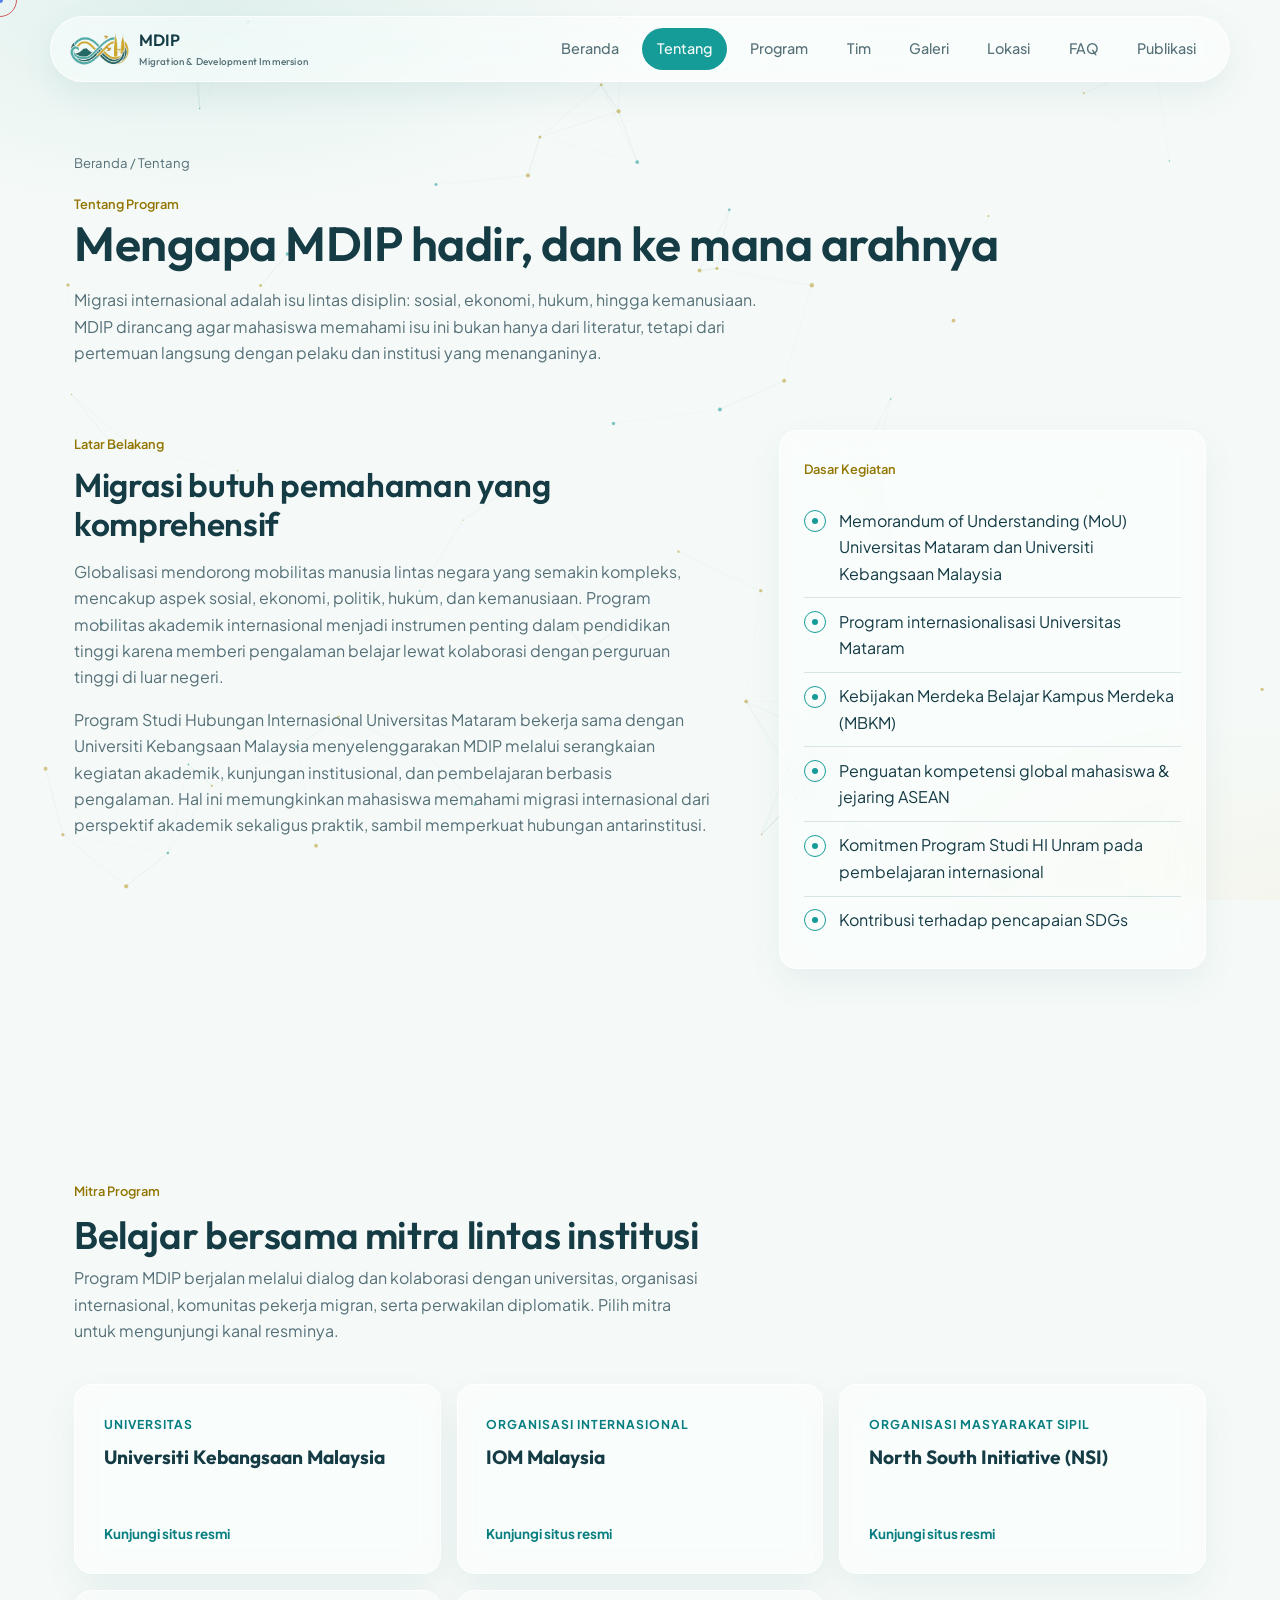
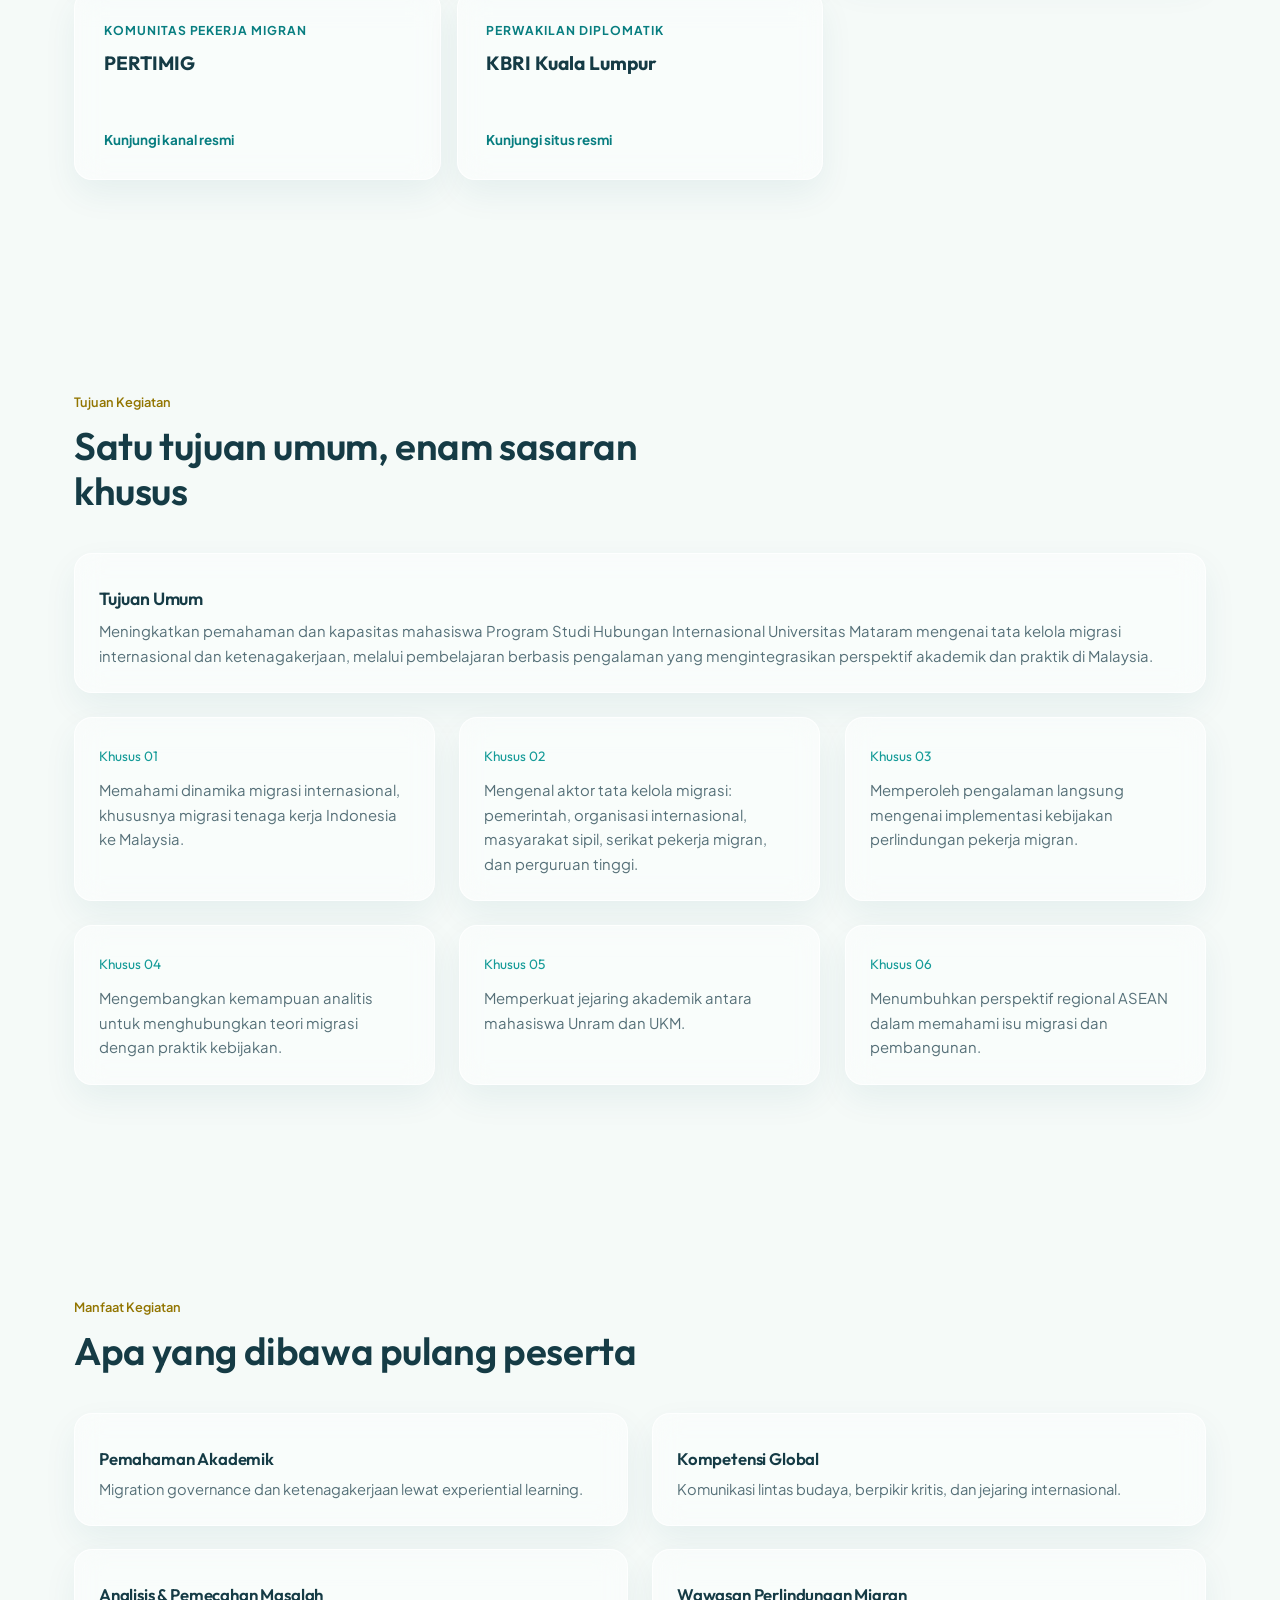
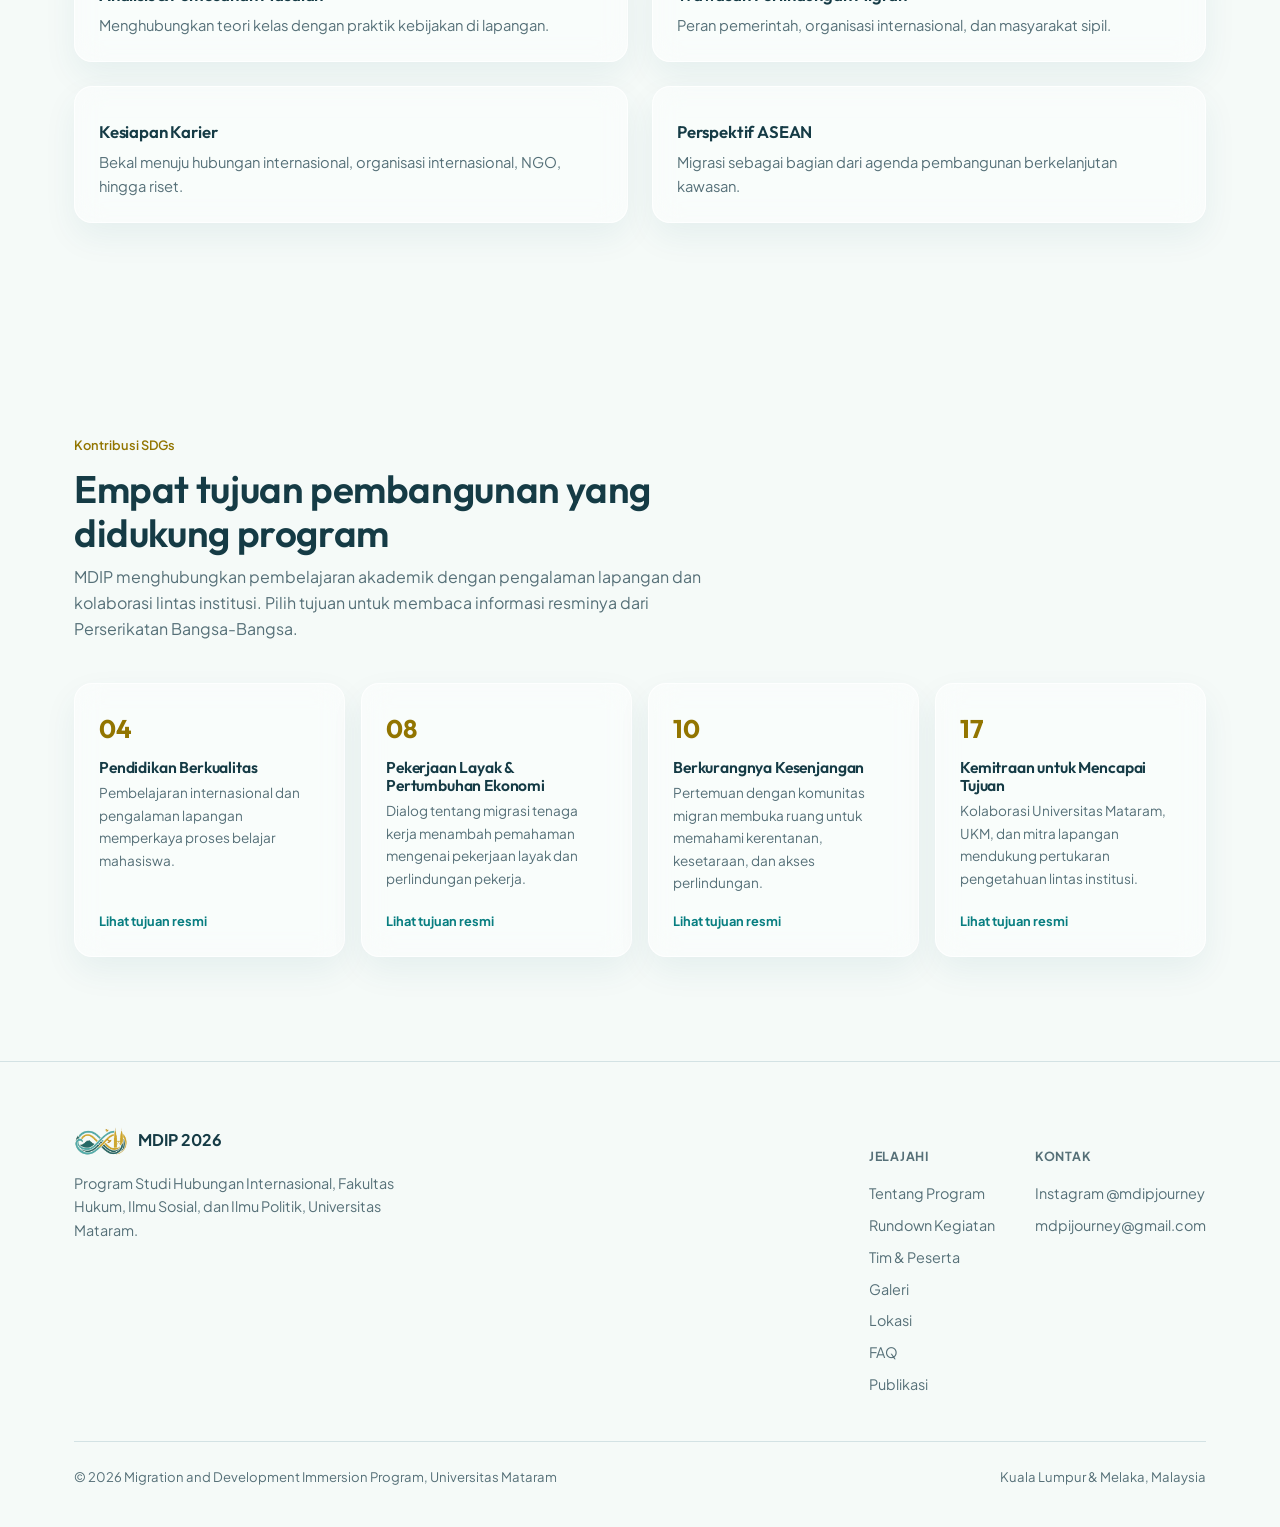
==== commit fc99e885: "update" ====
--- a/about.html
+++ b/about.html
@@ -29,6 +29,7 @@
       <a href="program.html">Program</a>
       <a href="team.html">Tim</a>
       <a href="gallery.html">Galeri</a>
+      <a href="resources.html">Lokasi</a><a href="faq.html">FAQ</a><a href="publications.html">Publikasi</a>
     </nav>
     <button class="nav-toggle" aria-label="Buka menu navigasi" aria-expanded="false">☰</button>
   </div>
@@ -189,6 +190,7 @@
           <a href="program.html">Rundown Kegiatan</a>
           <a href="team.html">Tim &amp; Peserta</a>
           <a href="gallery.html">Galeri</a>
+          <a href="resources.html">Lokasi</a><a href="faq.html">FAQ</a><a href="publications.html">Publikasi</a>
         </div>
         <div>
           <h5>Kontak</h5>
--- a/css/style.css
+++ b/css/style.css
@@ -689,6 +689,61 @@
 .stat-strip .stat .n { font-family: var(--font-display); font-size: 2.2rem; font-weight: 700; color: var(--teal-bright); }
 .stat-strip .stat .l { font-size: 0.82rem; color: var(--ink-dim); margin-top: 0.2rem; }
 
+/* =========================================================================
+   Resources: locations, FAQs, and publication archive
+   ========================================================================= */
+.resource-jump { display:flex; flex-wrap:wrap; gap:.75rem; margin-top:var(--space-3); }
+.resource-jump .btn { min-height:46px; }
+.resource-section { scroll-margin-top:6rem; }
+.map-layout { display:grid; grid-template-columns:minmax(0,1.15fr) minmax(340px,.85fr); gap:1.2rem; align-items:stretch; }
+.map-frame { position:relative; min-height:530px; overflow:hidden; border:1px solid var(--line); border-radius:var(--radius); background:var(--charcoal); }
+.map-frame iframe { width:100%; height:100%; min-height:530px; display:block; border:0; filter:saturate(.82); }
+.map-caption { position:absolute; left:1rem; bottom:1rem; display:flex; align-items:center; gap:.55rem; padding:.65rem .9rem; border:1px solid var(--glass-border); border-radius:999px; background:rgba(255,255,255,.92); color:var(--ink); font-size:.78rem; font-weight:600; box-shadow:0 8px 25px rgba(21,59,69,.1); }
+.map-live-dot { width:8px; height:8px; border-radius:50%; background:#16a085; box-shadow:0 0 0 4px rgba(22,160,133,.13); }
+.location-panel { padding:1.3rem; border:1px solid var(--line); border-radius:var(--radius); }
+.location-heading { display:flex; align-items:center; justify-content:space-between; padding:.25rem .15rem .9rem; }
+.location-count { color:var(--ink-dim); font-size:.75rem; font-weight:600; }
+.location-item { display:grid; grid-template-columns:34px minmax(0,1fr) 20px; gap:.75rem; align-items:center; padding:.85rem .25rem; border-top:1px solid var(--line); transition:background .2s, padding .2s; }
+.location-item:hover { padding-right:.6rem; padding-left:.6rem; background:rgba(8,126,128,.055); }
+.location-number { display:grid; place-items:center; width:30px; height:30px; border:1px solid rgba(8,126,128,.24); border-radius:10px; color:var(--teal); font:600 .72rem var(--font-display); }
+.location-item strong,.location-item small,.route-link strong,.route-link small { display:block; }
+.location-item strong,.route-link strong { font-size:.88rem; line-height:1.35; }
+.location-item small,.route-link small { margin-top:.25rem; color:var(--ink-dim); font-size:.73rem; line-height:1.4; }
+.location-arrow { color:var(--teal); font-size:1rem; }
+.route-link { display:flex; justify-content:space-between; align-items:center; gap:1rem; margin-top:.75rem; padding:1rem; border-radius:14px; background:linear-gradient(110deg,rgba(8,126,128,.1),rgba(146,117,0,.09)); color:var(--ink); }
+.route-link>span:last-child { color:var(--teal); font-size:1.1rem; }
+.map-note { margin-top:1rem; color:var(--ink-dim); font-size:.8rem; }
+.faq-list { display:grid; gap:.7rem; max-width:900px; margin:0 auto; }
+.faq-item { border:1px solid var(--line); border-radius:16px; overflow:hidden; transition:border-color .2s, background .2s; }
+.faq-item[open] { border-color:rgba(8,126,128,.34); background:rgba(255,255,255,.72); }
+.faq-item summary { display:grid; grid-template-columns:38px minmax(0,1fr) 20px; gap:.9rem; align-items:center; padding:1.15rem 1.25rem; cursor:pointer; list-style:none; font-family:var(--font-display); font-size:1rem; font-weight:600; line-height:1.4; }
+.faq-item summary::-webkit-details-marker { display:none; }
+.faq-index { color:var(--gold); font:600 .75rem var(--font-body); }
+.faq-plus { position:relative; width:18px; height:18px; color:var(--teal); }
+.faq-plus::before,.faq-plus::after { content:""; position:absolute; top:8px; left:3px; width:12px; height:2px; border-radius:2px; background:currentColor; transition:transform .2s; }
+.faq-plus::after { transform:rotate(90deg); }
+.faq-item[open] .faq-plus::after { transform:rotate(0); }
+.faq-answer { padding:0 3.25rem 1.2rem; color:var(--ink-dim); font-size:.9rem; }
+.faq-answer p { max-width:75ch; }
+.faq-answer a { color:var(--teal); font-weight:600; text-decoration:underline; text-underline-offset:3px; }
+.faq-contact { display:flex; max-width:900px; margin:1.2rem auto 0; padding:1.2rem 1.4rem; align-items:center; justify-content:space-between; gap:1rem; border:1px solid var(--line); border-radius:var(--radius); }
+.faq-contact p { margin-top:.3rem; color:var(--ink-dim); font-size:.88rem; }
+.publication-grid { display:grid; grid-template-columns:repeat(3,minmax(0,1fr)); gap:1rem; }
+.publication-card { display:flex; flex-direction:column; min-height:290px; padding:1.35rem; border:1px solid var(--line); border-radius:var(--radius); transition:transform .25s var(--ease), border-color .25s, box-shadow .25s; }
+.publication-card:hover { transform:translateY(-4px); border-color:rgba(8,126,128,.3); box-shadow:0 16px 36px rgba(21,59,69,.08); }
+.publication-top { display:flex; align-items:center; justify-content:space-between; margin-bottom:1.2rem; }
+.publication-icon { display:grid; place-items:center; width:42px; height:42px; border-radius:13px; background:rgba(8,126,128,.1); color:var(--teal); font:700 .85rem var(--font-display); }
+.publication-status { padding:.34rem .6rem; border:1px solid rgba(146,117,0,.25); border-radius:99px; background:rgba(146,117,0,.08); color:#735d00; font-size:.68rem; font-weight:700; }
+.publication-card h3 { margin-top:.5rem; font-size:1.2rem; }
+.publication-card p { margin-top:.55rem; color:var(--ink-dim); font-size:.85rem; }
+.publication-footer { margin-top:auto; padding-top:1rem; color:var(--teal); font-size:.73rem; font-weight:700; }
+.publication-note { display:flex; gap:.85rem; align-items:flex-start; max-width:900px; margin:1.35rem auto 0; color:var(--ink-dim); font-size:.82rem; }
+.publication-note-mark { display:grid; place-items:center; flex:0 0 auto; width:22px; height:22px; border:1px solid var(--line); border-radius:50%; color:var(--teal); font-weight:700; }
+.resource-cta { display:flex; justify-content:space-between; align-items:center; gap:1rem; margin-top:2.5rem; padding:1.5rem 1.7rem; border:1px solid var(--line); border-radius:var(--radius); }
+.resource-cta h3 { margin-top:.35rem; font-size:1.2rem; }
+@media (max-width:850px) { .map-layout { grid-template-columns:1fr; } .map-frame,.map-frame iframe { min-height:390px; } .publication-grid { grid-template-columns:1fr 1fr; } }
+@media (max-width:560px) { .map-frame,.map-frame iframe { min-height:310px; } .location-panel { padding:.8rem; } .faq-item summary { grid-template-columns:28px minmax(0,1fr) 18px; gap:.6rem; padding:1rem; font-size:.91rem; } .faq-answer { padding:0 1rem 1.1rem 3.1rem; font-size:.85rem; } .faq-contact,.resource-cta { align-items:flex-start; flex-direction:column; } .publication-grid { grid-template-columns:1fr; } .publication-card { min-height:250px; } }
+
 /* Page transition overlay */
 .page-veil {
   display: none;
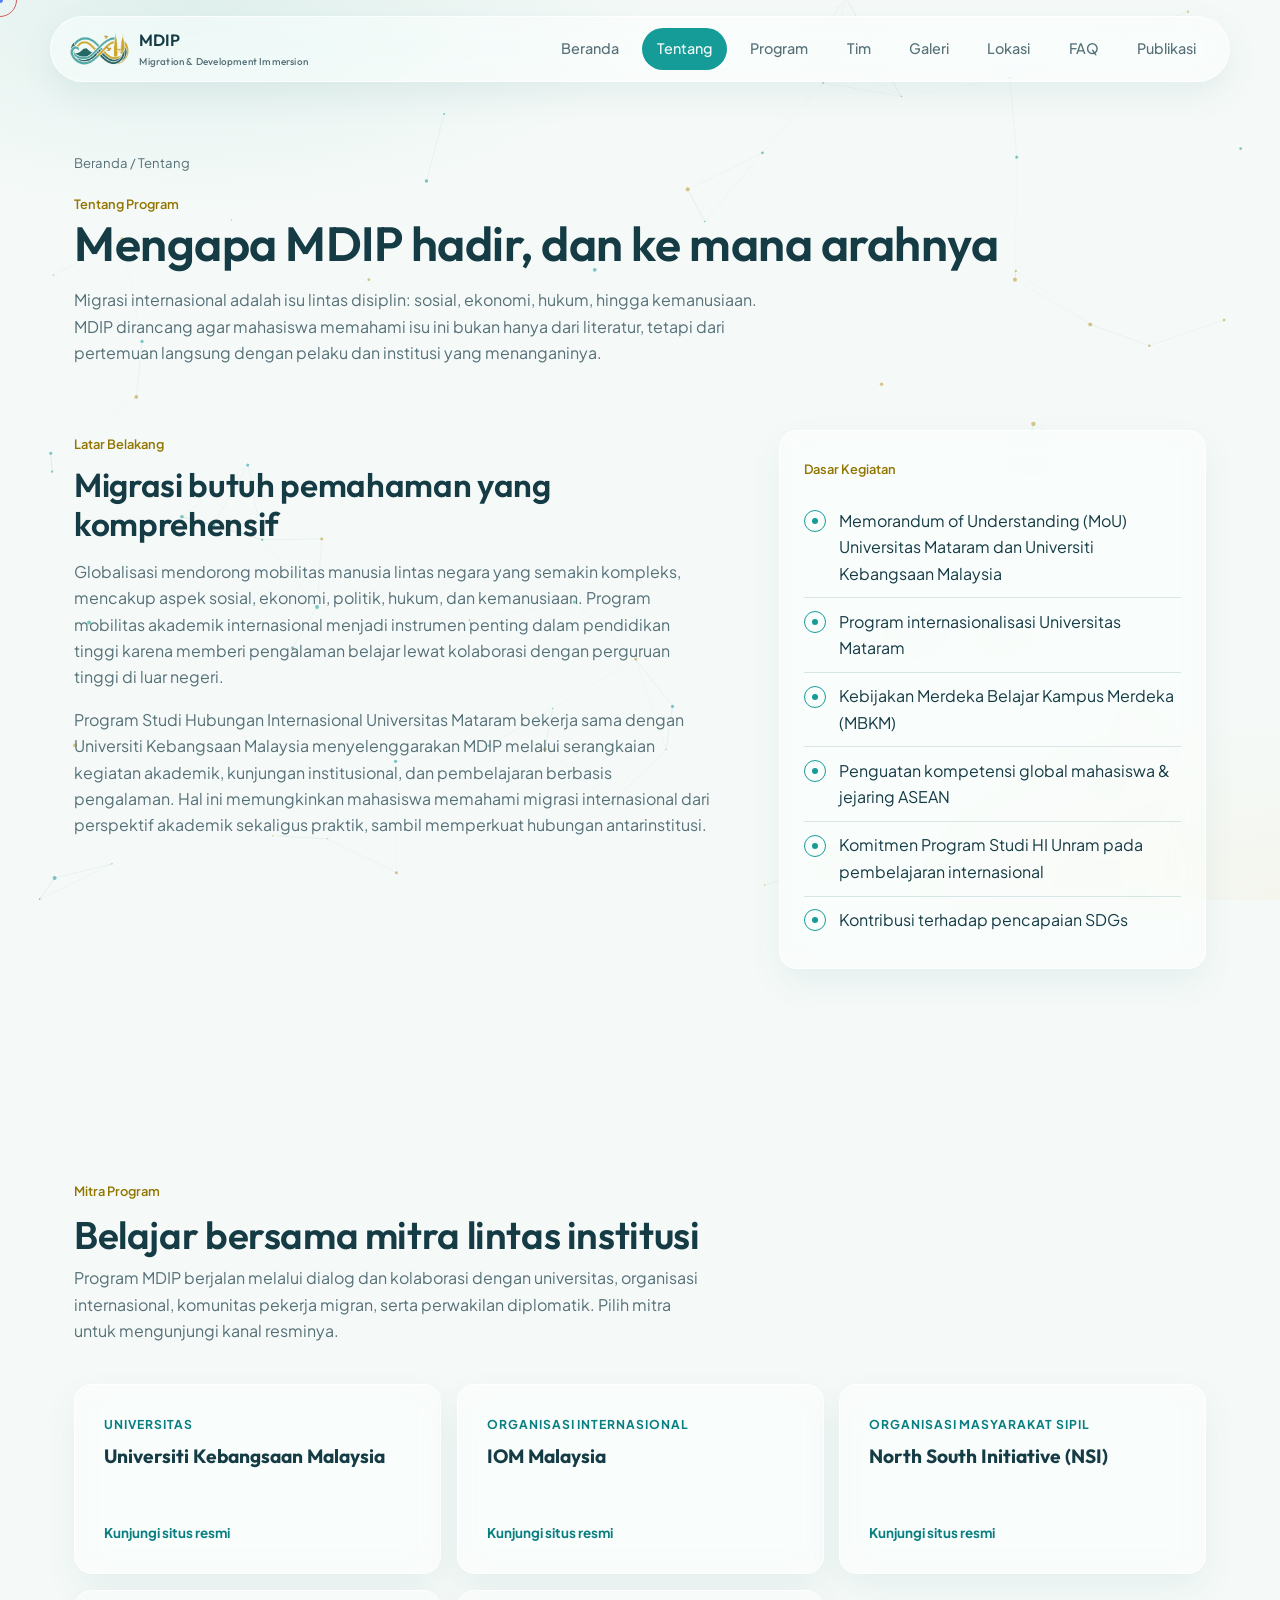
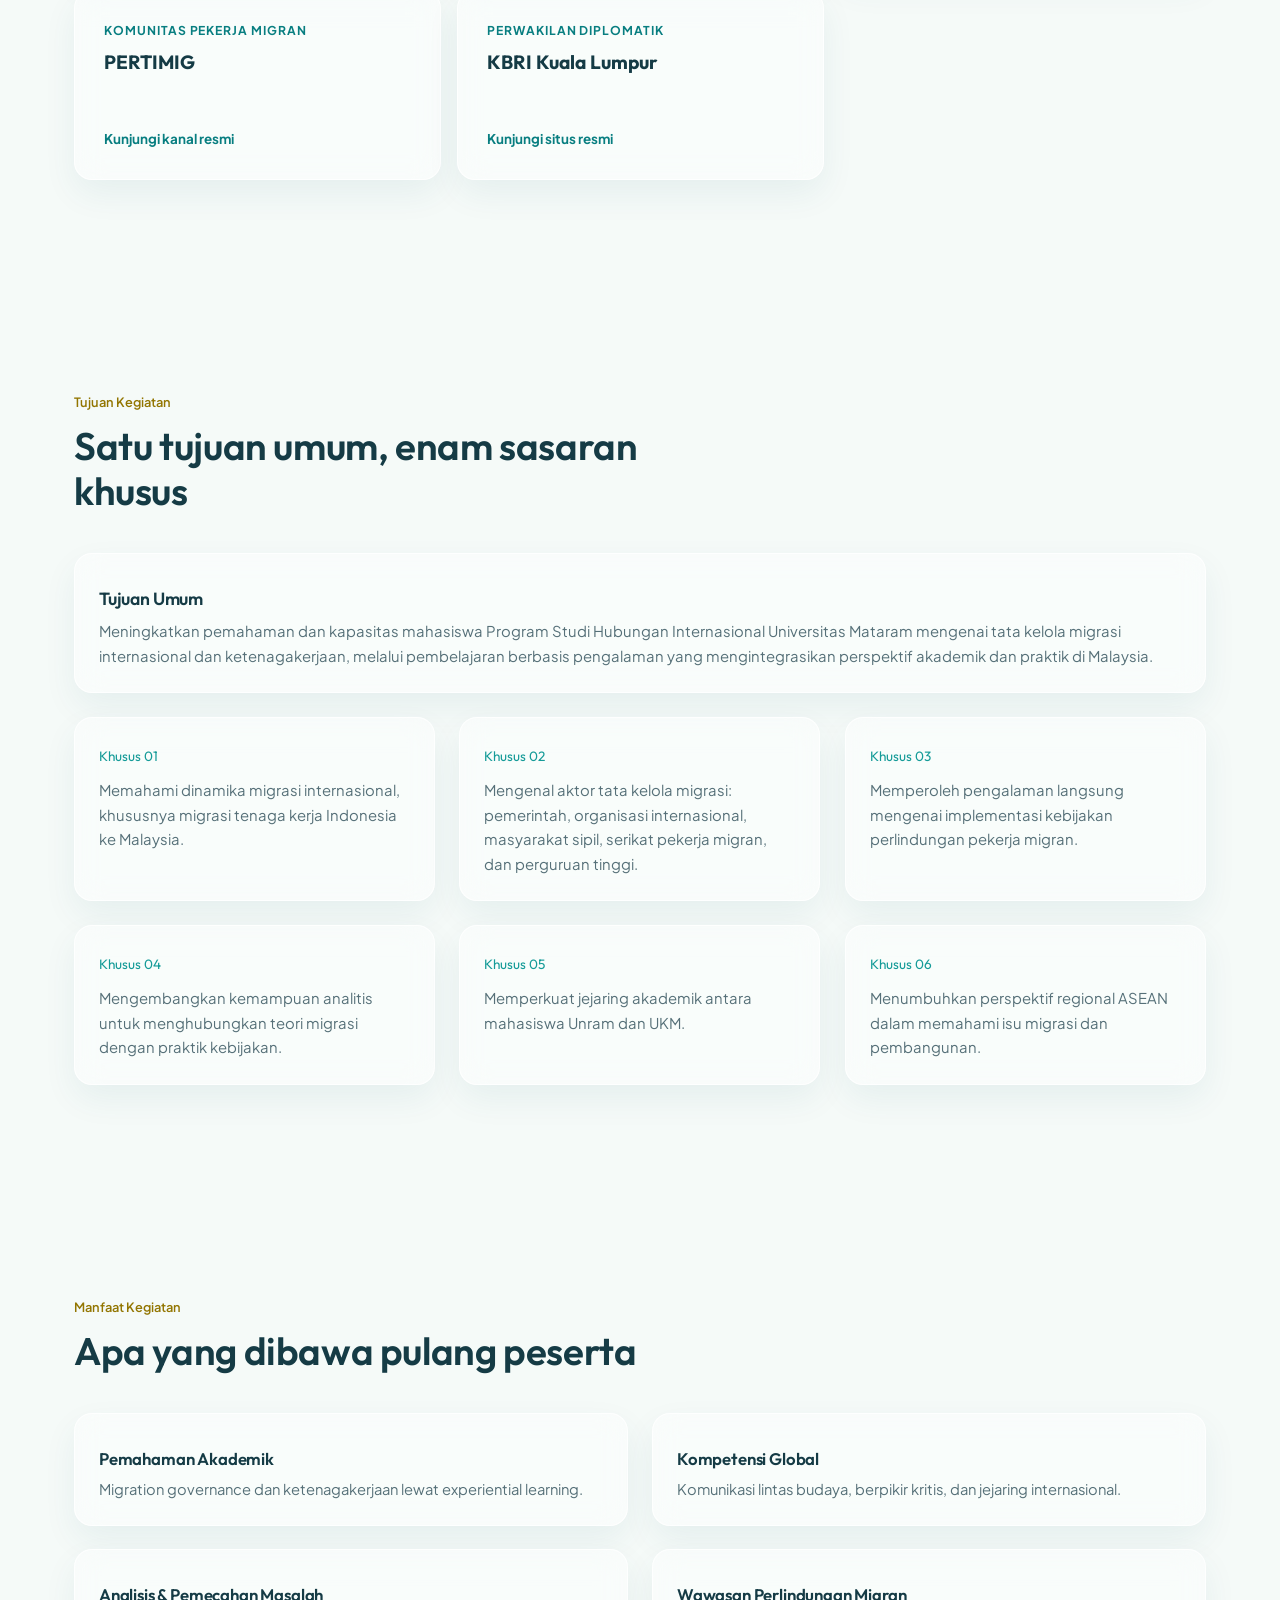
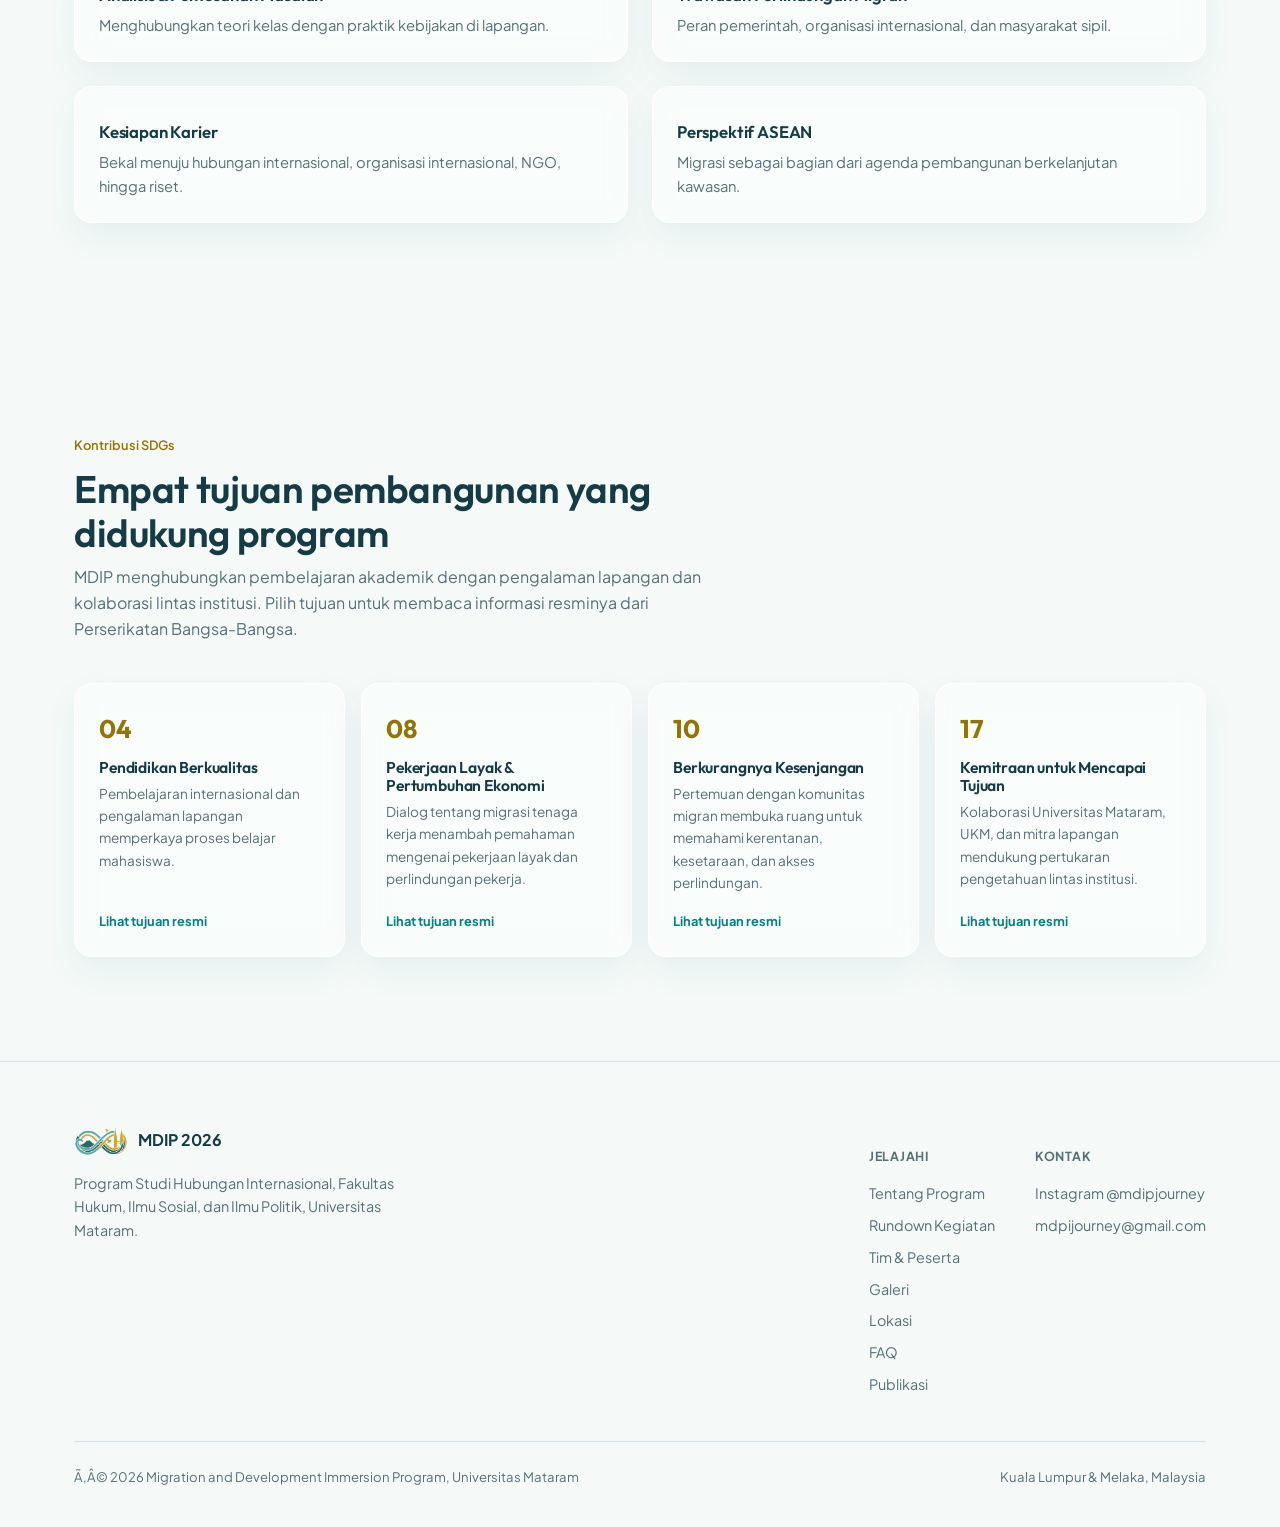
==== commit fda41dd7: "update entrance" ====
--- a/about.html
+++ b/about.html
@@ -10,7 +10,7 @@
 <link href="https://fonts.googleapis.com/css2?family=Outfit:wght@500;600;700&family=Plus+Jakarta+Sans:wght@400;500;600;700&display=swap" rel="stylesheet">
 <link rel="stylesheet" href="css/style.css">
 <link rel="stylesheet" href="css/animations.css">
-<script>try { if (sessionStorage.getItem('mdipPageEnterAt')) document.documentElement.classList.add('page-pending'); } catch (_) {}</script>
+<script>try { const pending = sessionStorage.getItem('mdipPageEnterAt'); if (pending) document.documentElement.classList.add('page-pending'); else if (!window.matchMedia('(prefers-reduced-motion: reduce)').matches) document.documentElement.classList.add('intro-pending'); } catch (_) {}</script>
 </head>
 <body>
 
@@ -31,7 +31,7 @@
       <a href="gallery.html">Galeri</a>
       <a href="resources.html">Lokasi</a><a href="faq.html">FAQ</a><a href="publications.html">Publikasi</a>
     </nav>
-    <button class="nav-toggle" aria-label="Buka menu navigasi" aria-expanded="false">☰</button>
+    <button class="nav-toggle" aria-label="Buka menu navigasi" aria-expanded="false">Ã¢ËœÂ°</button>
   </div>
 </header>
 
@@ -200,7 +200,7 @@
       </div>
     </div>
     <div class="footer-bottom">
-      <span>© 2026 Migration and Development Immersion Program, Universitas Mataram</span>
+      <span>Ã‚Â© 2026 Migration and Development Immersion Program, Universitas Mataram</span>
       <span>Kuala Lumpur &amp; Melaka, Malaysia</span>
     </div>
   </div>
--- a/css/style.css
+++ b/css/style.css
@@ -376,6 +376,11 @@
   transition: transform 0.15s ease, border-color 0.3s var(--ease), box-shadow 0.3s var(--ease);
   will-change: transform;
 }
+.sdg-card, .institution-card, .partner-directory-card, .publication-card,
+.team-lead-card, .division-card, .supervisor-card {
+  transition: transform 0.15s ease, border-color 0.3s var(--ease), box-shadow 0.3s var(--ease);
+  will-change: transform;
+}
 .tilt-card:hover { border-color: rgba(233,196,106,0.35); box-shadow: 0 20px 45px -20px rgba(0,0,0,0.55); }
 .tilt-card .num { font-family: var(--font-display); font-size: 0.85rem; color: var(--teal-bright); }
 .tilt-card h3 { margin-top: 0.7rem; font-size: 1.15rem; }
@@ -560,6 +565,8 @@
   text-align: center;
   padding: var(--space-2);
 }
+  .masonry figure > img { display: block; width: 100%; height: auto; border-radius: inherit; transition: transform 0.35s var(--ease), filter 0.35s var(--ease); }
+  .masonry figure:hover > img { transform: scale(1.025); filter: saturate(1.04); }
 .masonry figcaption {
   position: absolute; inset: auto 0 0 0;
   padding: 0.7rem 0.9rem;
@@ -579,7 +586,8 @@
   padding: var(--space-3);
 }
 .lightbox.is-open { display: flex; }
-.lightbox .box { position: relative; max-width: 640px; width: 100%; padding: var(--space-4); text-align: center; }
+  .lightbox .box { position: relative; max-width: min(1100px, 96vw); width: 100%; max-height: 94vh; overflow: auto; padding: var(--space-3); text-align: center; }
+  .lightbox-photo { display: block; max-width: 100%; max-height: 76vh; width: auto; height: auto; object-fit: contain; margin: 0 auto var(--space-2); border-radius: var(--radius-sm); }
 .lightbox .close { position: absolute; top: var(--space-3); right: var(--space-3); width: auto; min-height: 40px; padding: 0.55rem 1rem; border-radius: 999px; display: inline-flex; align-items: center; justify-content: center; font-size: 0.84rem; font-weight: 700; }
 
 /* Partner logos strip */
--- a/css/animations.css
+++ b/css/animations.css
@@ -25,6 +25,45 @@
 .hero-visual .ring.r2 { animation-duration: 60s; animation-direction: reverse; }
 .hero-visual .ring.r3 { animation-duration: 30s; }
 @keyframes spin { to { transform: rotate(360deg); } }
+
+/* First visit: show the transparent icon, then fade the site in beneath it. */
+html.intro-pending body > :not(.site-intro) {
+  opacity: 0 !important;
+  pointer-events: none !important;
+}
+.site-intro {
+  position: fixed;
+  inset: 0;
+  z-index: 4000;
+  display: grid;
+  place-items: center;
+  background: var(--navy);
+}
+.site-intro-mark {
+  display: block;
+  width: clamp(132px, 22vw, 210px);
+  height: auto;
+  opacity: 0;
+  animation: logoIntroFade 1.65s ease-in-out both;
+}
+@keyframes logoIntroFade {
+  0% { opacity: 0; transform: scale(.94); }
+  22% { opacity: 1; transform: scale(1); }
+  58% { opacity: 1; transform: scale(1); }
+  100% { opacity: 0; transform: scale(1.025); }
+}
+body.intro-entering > .site-header,
+body.intro-entering > main,
+body.intro-entering > .site-footer {
+  animation: contentFadeIn .9s ease both;
+}
+body.intro-entering > .site-header { animation-delay: 0s; }
+body.intro-entering > main { animation-delay: .08s; }
+body.intro-entering > .site-footer { animation-delay: .14s; }
+@keyframes contentFadeIn {
+  from { opacity: 0; }
+  to { opacity: 1; }
+}
 
 /* Glow pulse used on primary buttons' pseudo-element sweep */
 .btn-primary::after {
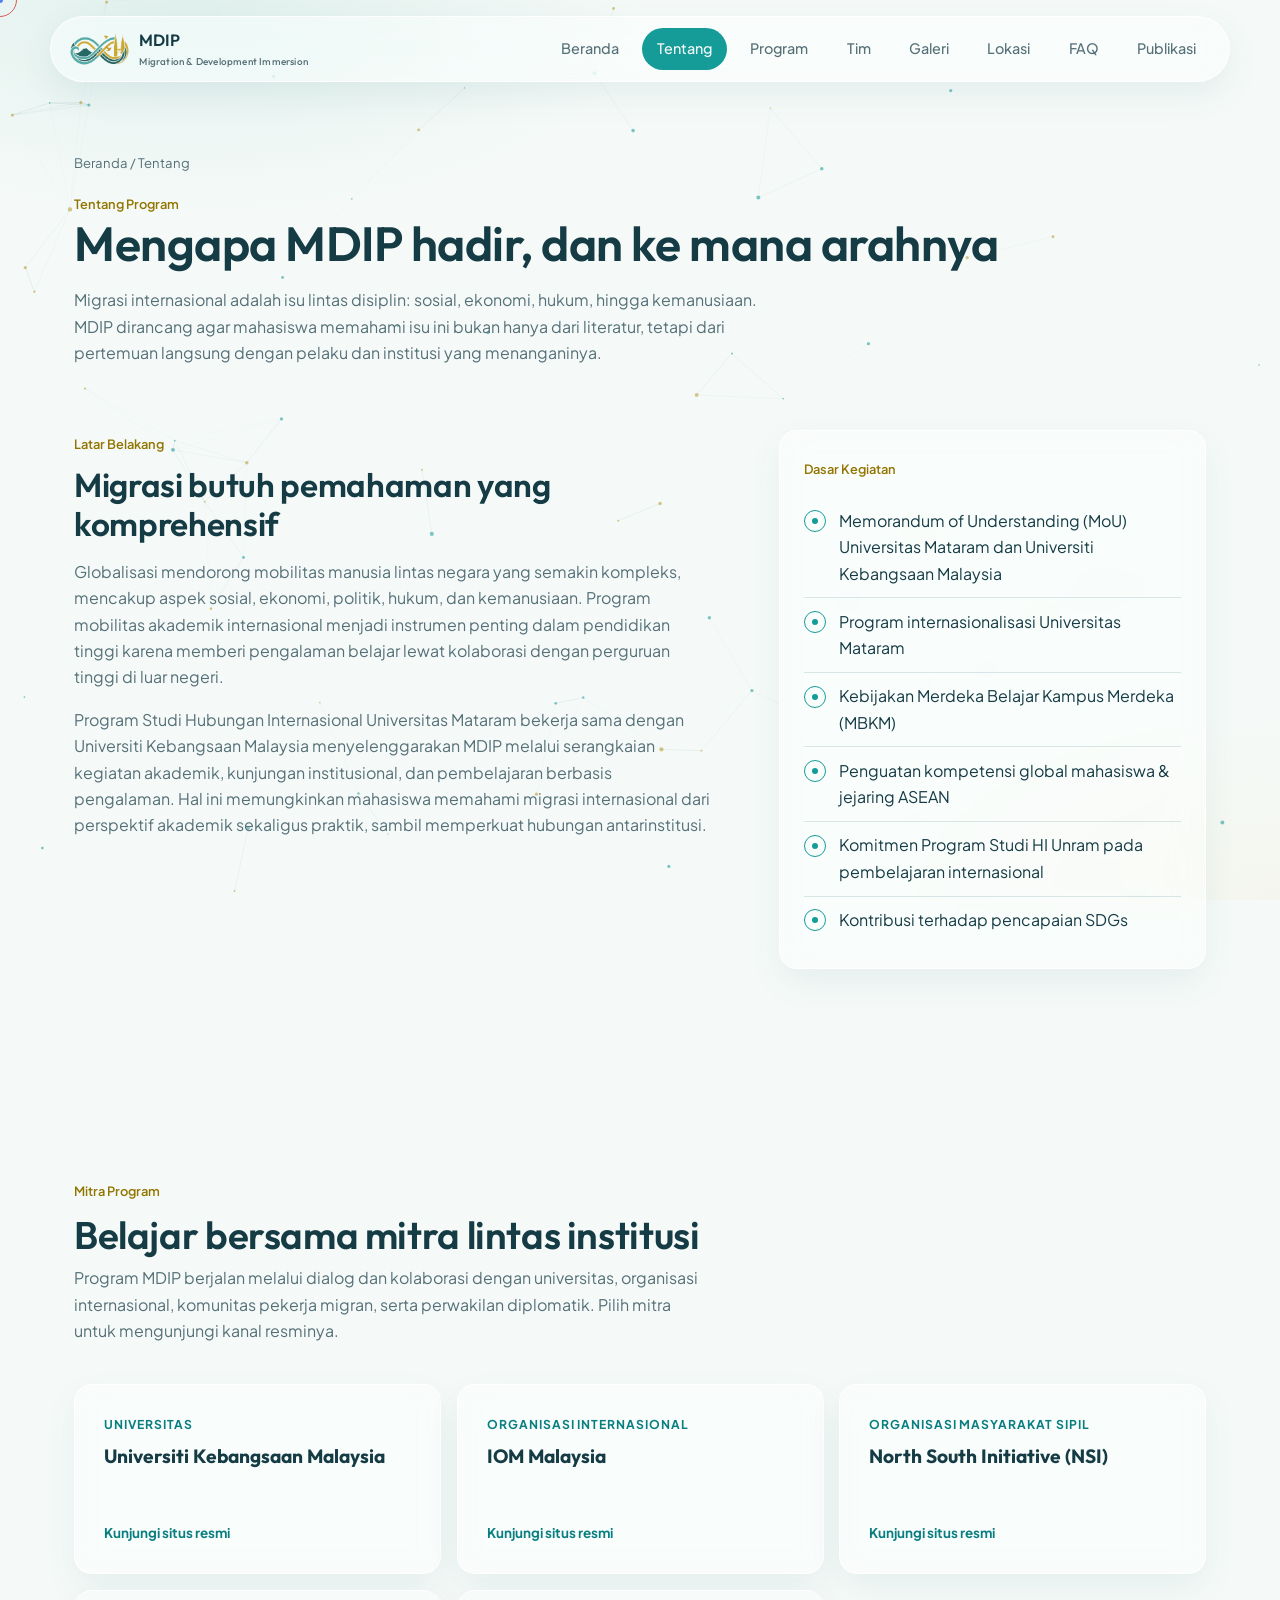
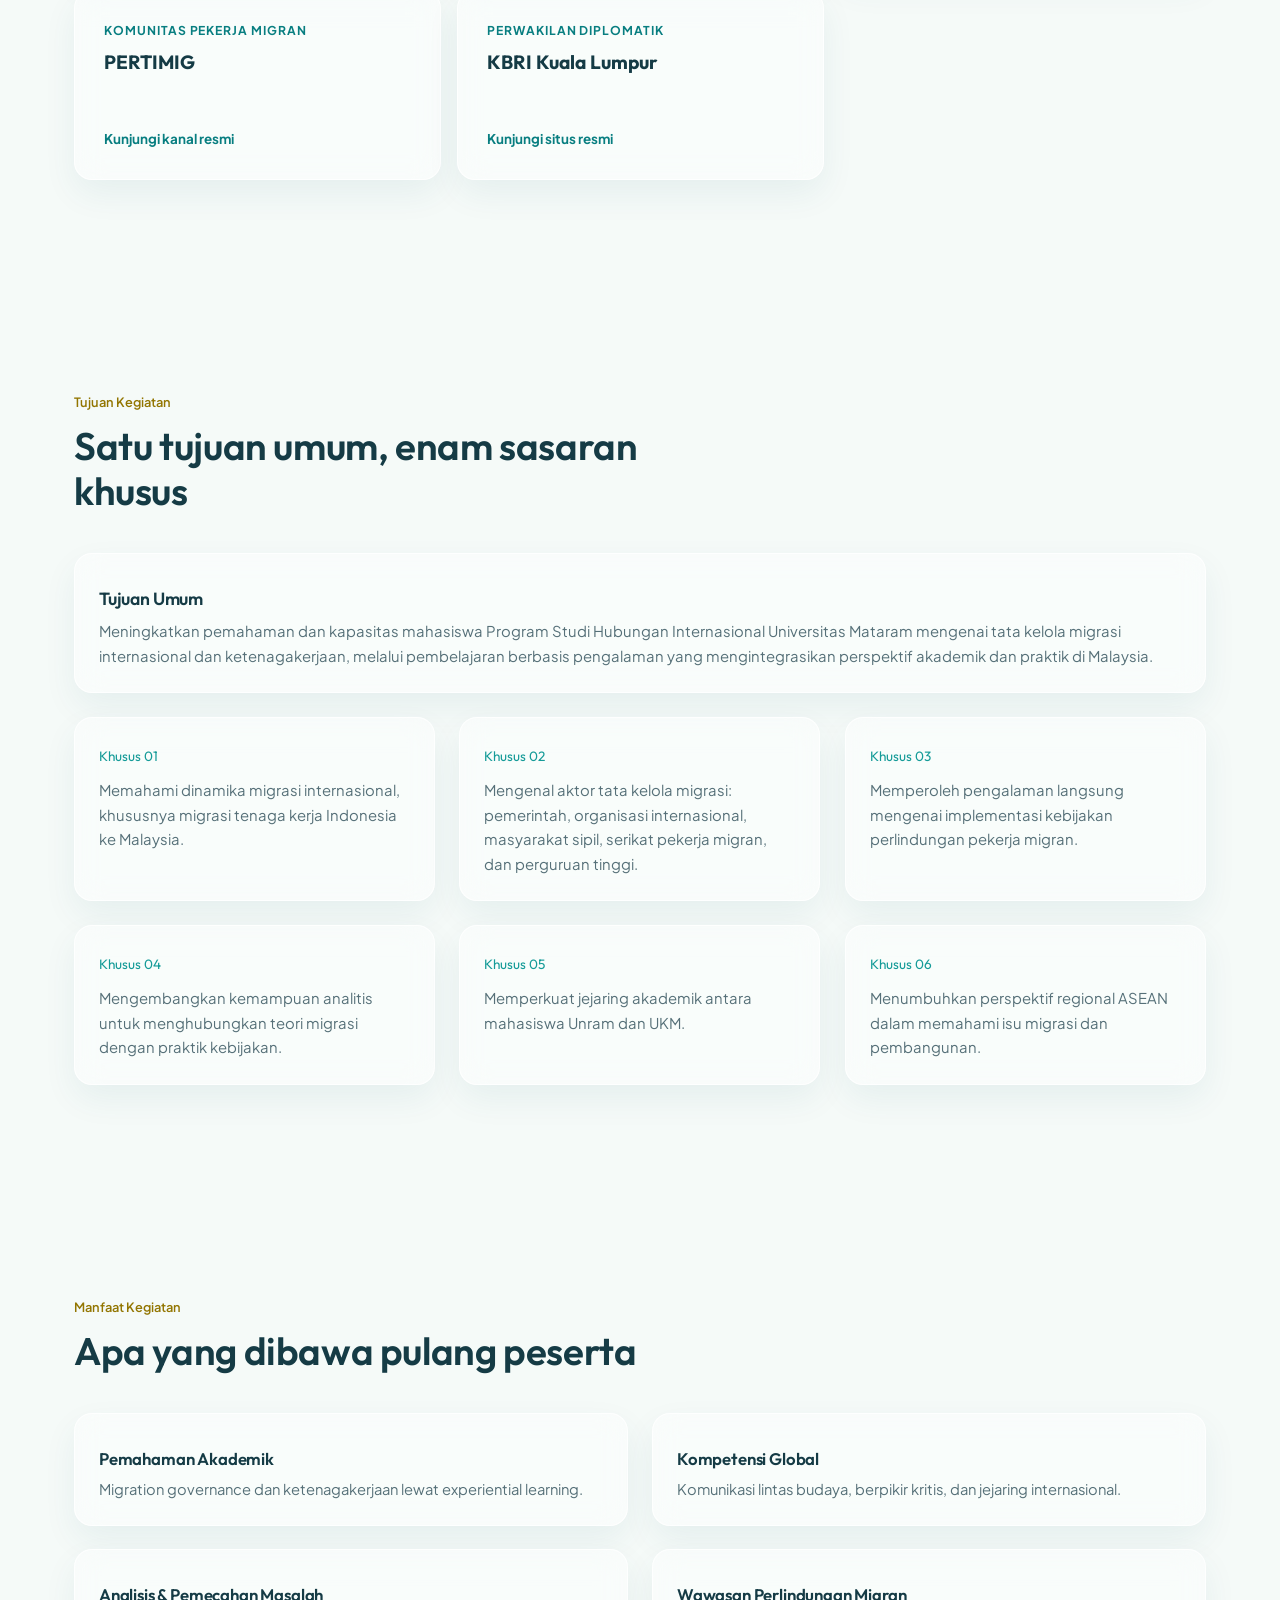
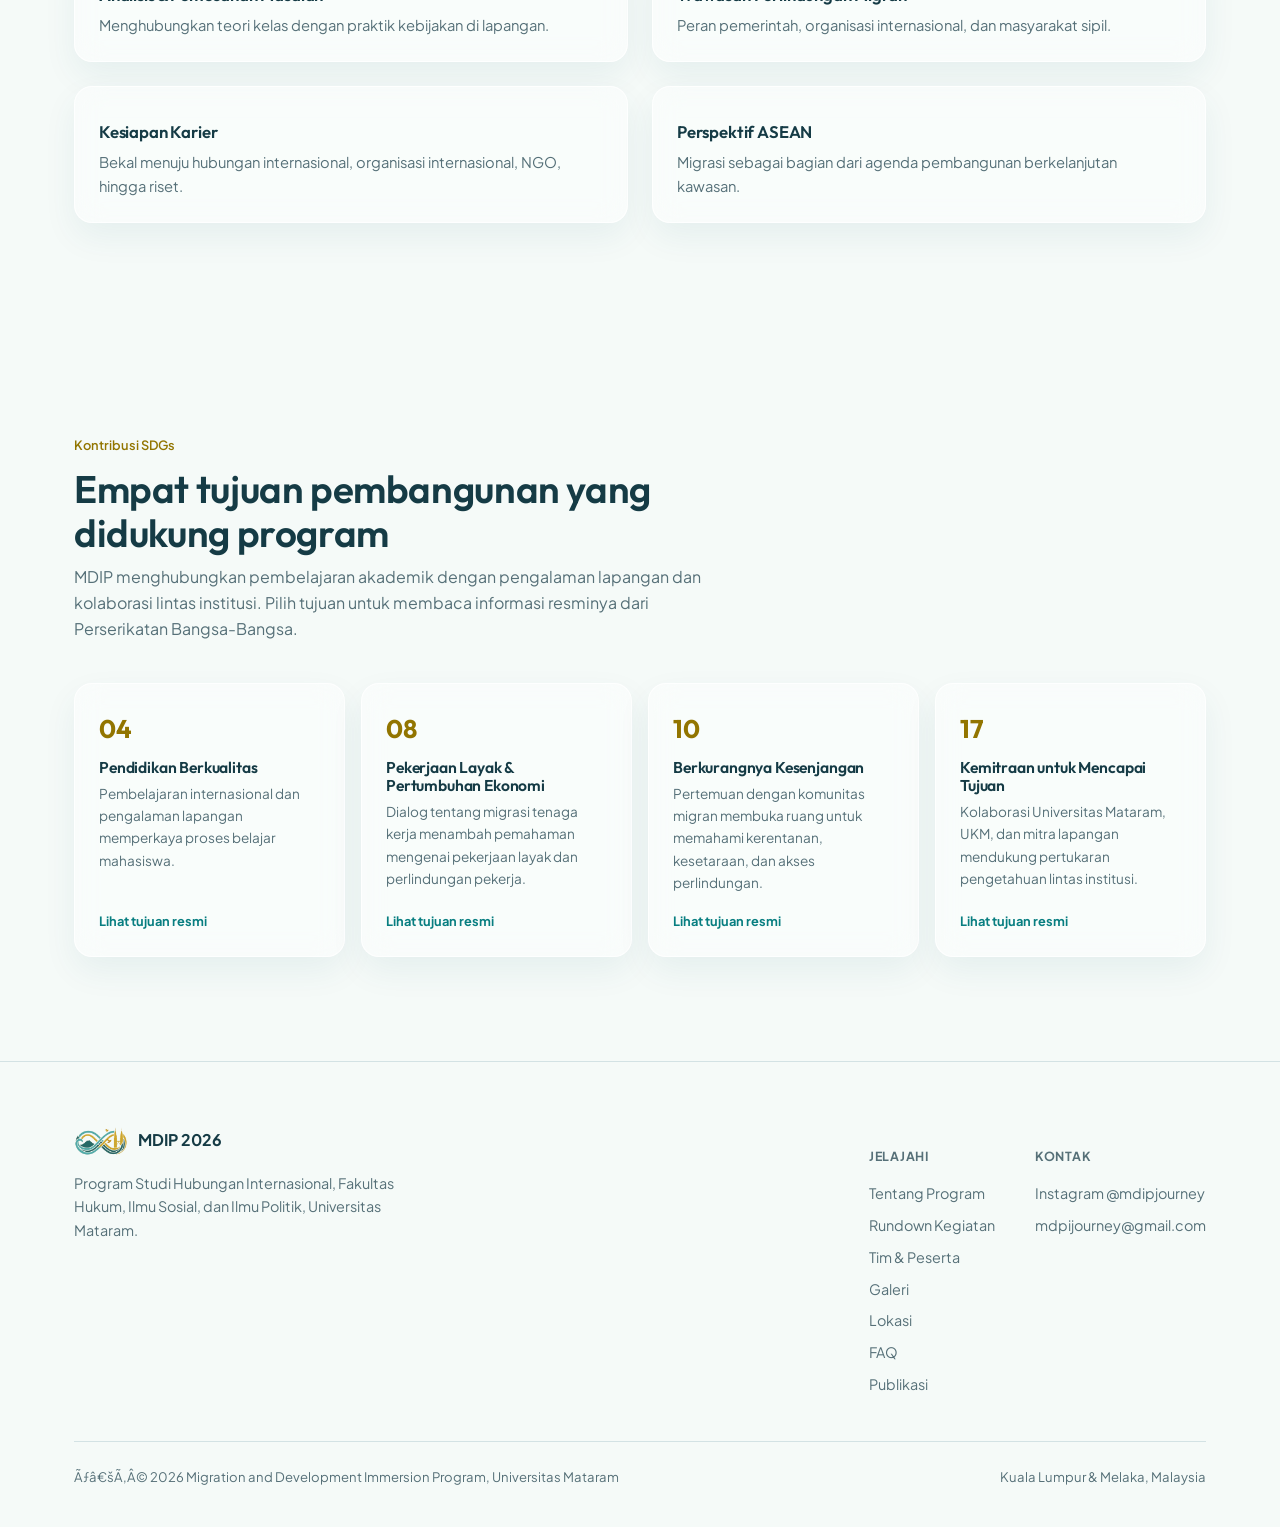
==== commit c5cf576b: "update again" ====
--- a/about.html
+++ b/about.html
@@ -31,7 +31,7 @@
       <a href="gallery.html">Galeri</a>
       <a href="resources.html">Lokasi</a><a href="faq.html">FAQ</a><a href="publications.html">Publikasi</a>
     </nav>
-    <button class="nav-toggle" aria-label="Buka menu navigasi" aria-expanded="false">Ã¢ËœÂ°</button>
+    <button class="nav-toggle" aria-label="Buka menu navigasi" aria-expanded="false"><svg viewBox="0 0 24 24" width="21" height="21" aria-hidden="true" focusable="false"><path d="M4 6h16M4 12h16M4 18h16" fill="none" stroke="currentColor" stroke-width="2" stroke-linecap="round"/></svg></button>
   </div>
 </header>
 
@@ -200,7 +200,7 @@
       </div>
     </div>
     <div class="footer-bottom">
-      <span>Ã‚Â© 2026 Migration and Development Immersion Program, Universitas Mataram</span>
+      <span>Ãƒâ€šÃ‚Â© 2026 Migration and Development Immersion Program, Universitas Mataram</span>
       <span>Kuala Lumpur &amp; Melaka, Malaysia</span>
     </div>
   </div>
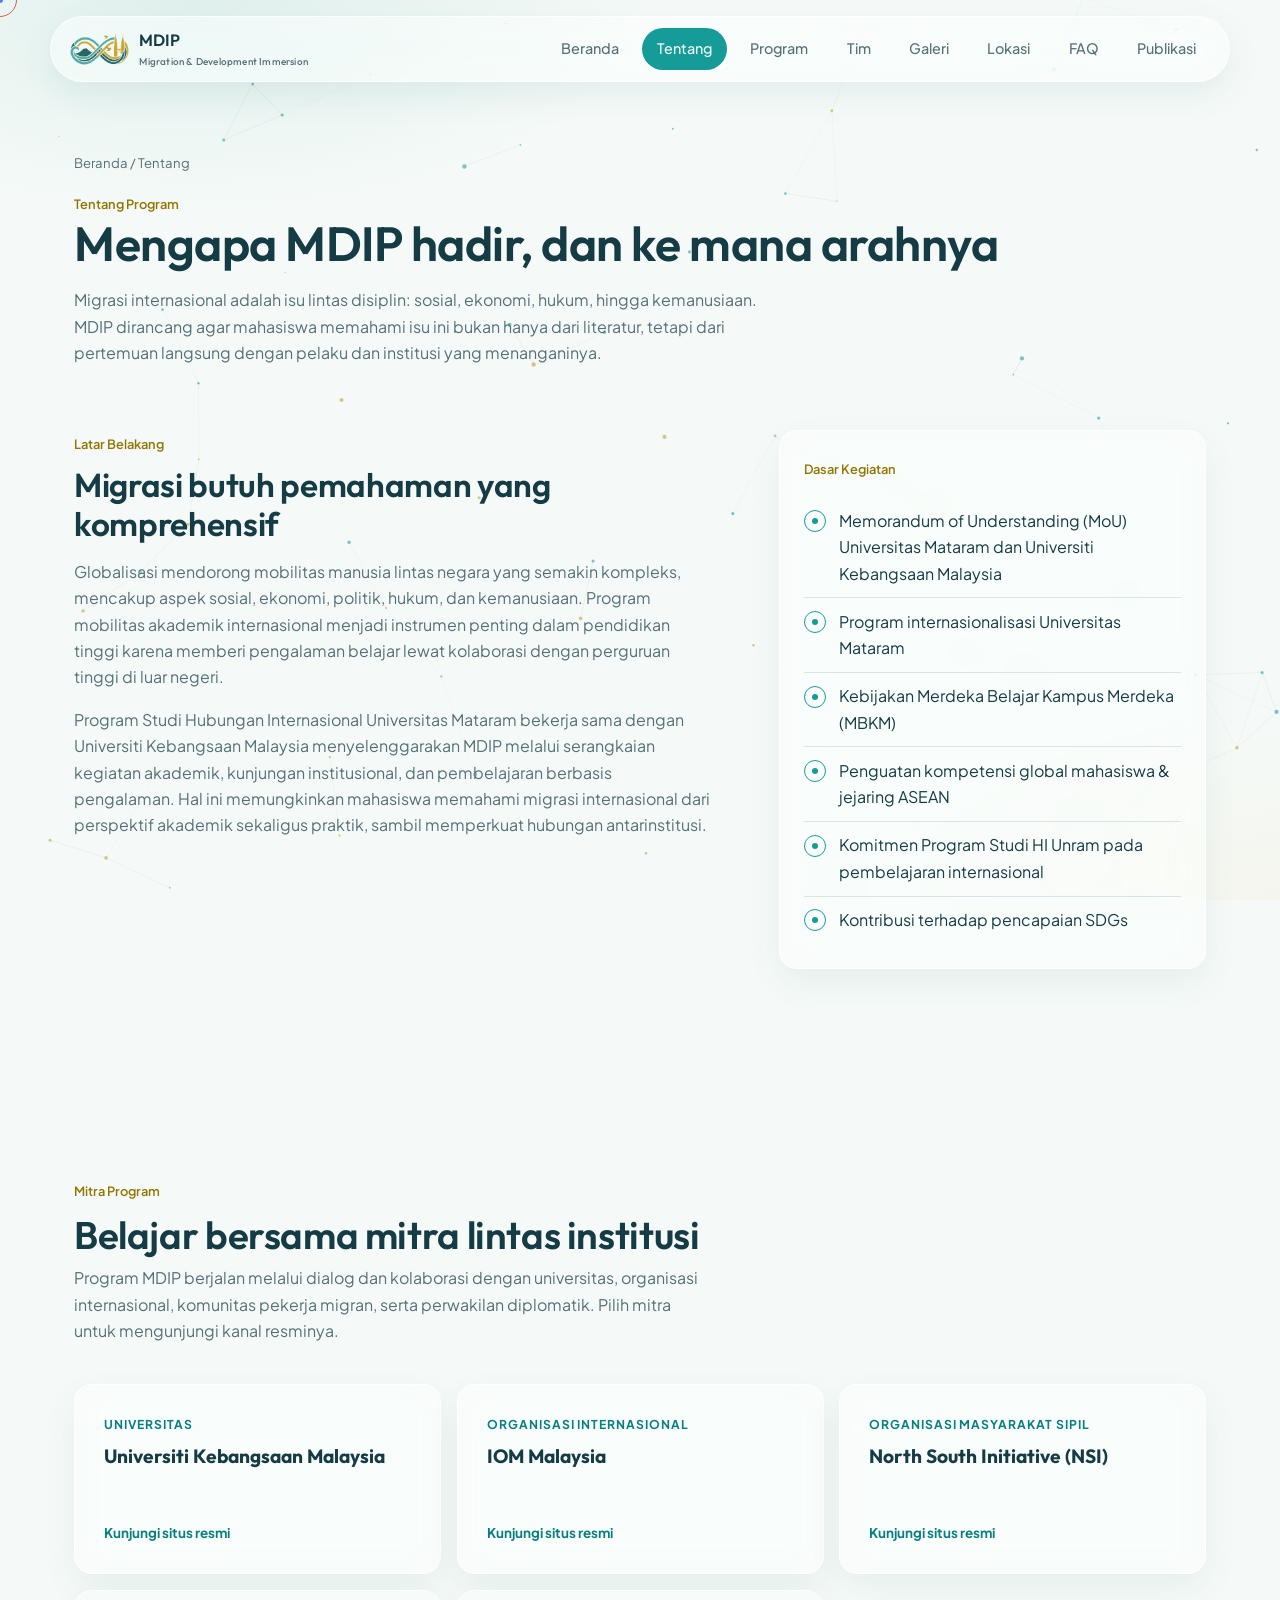
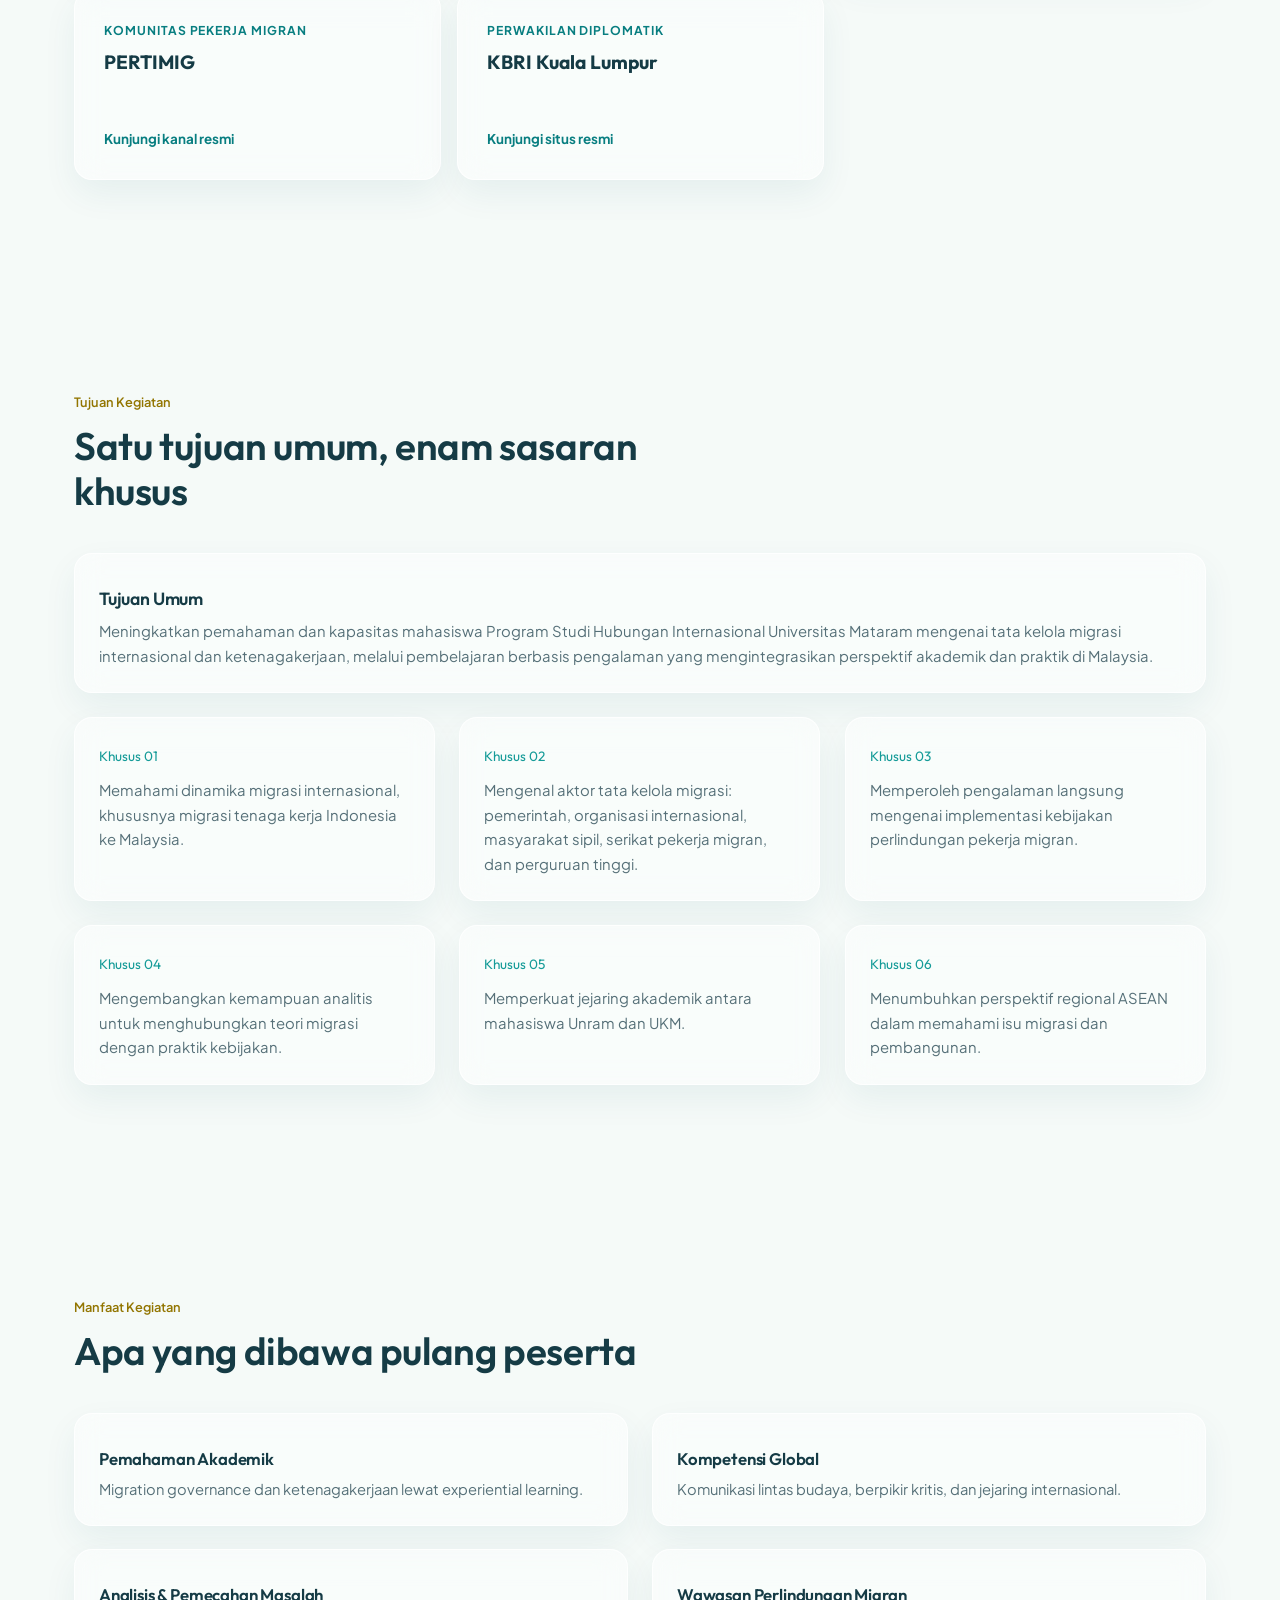
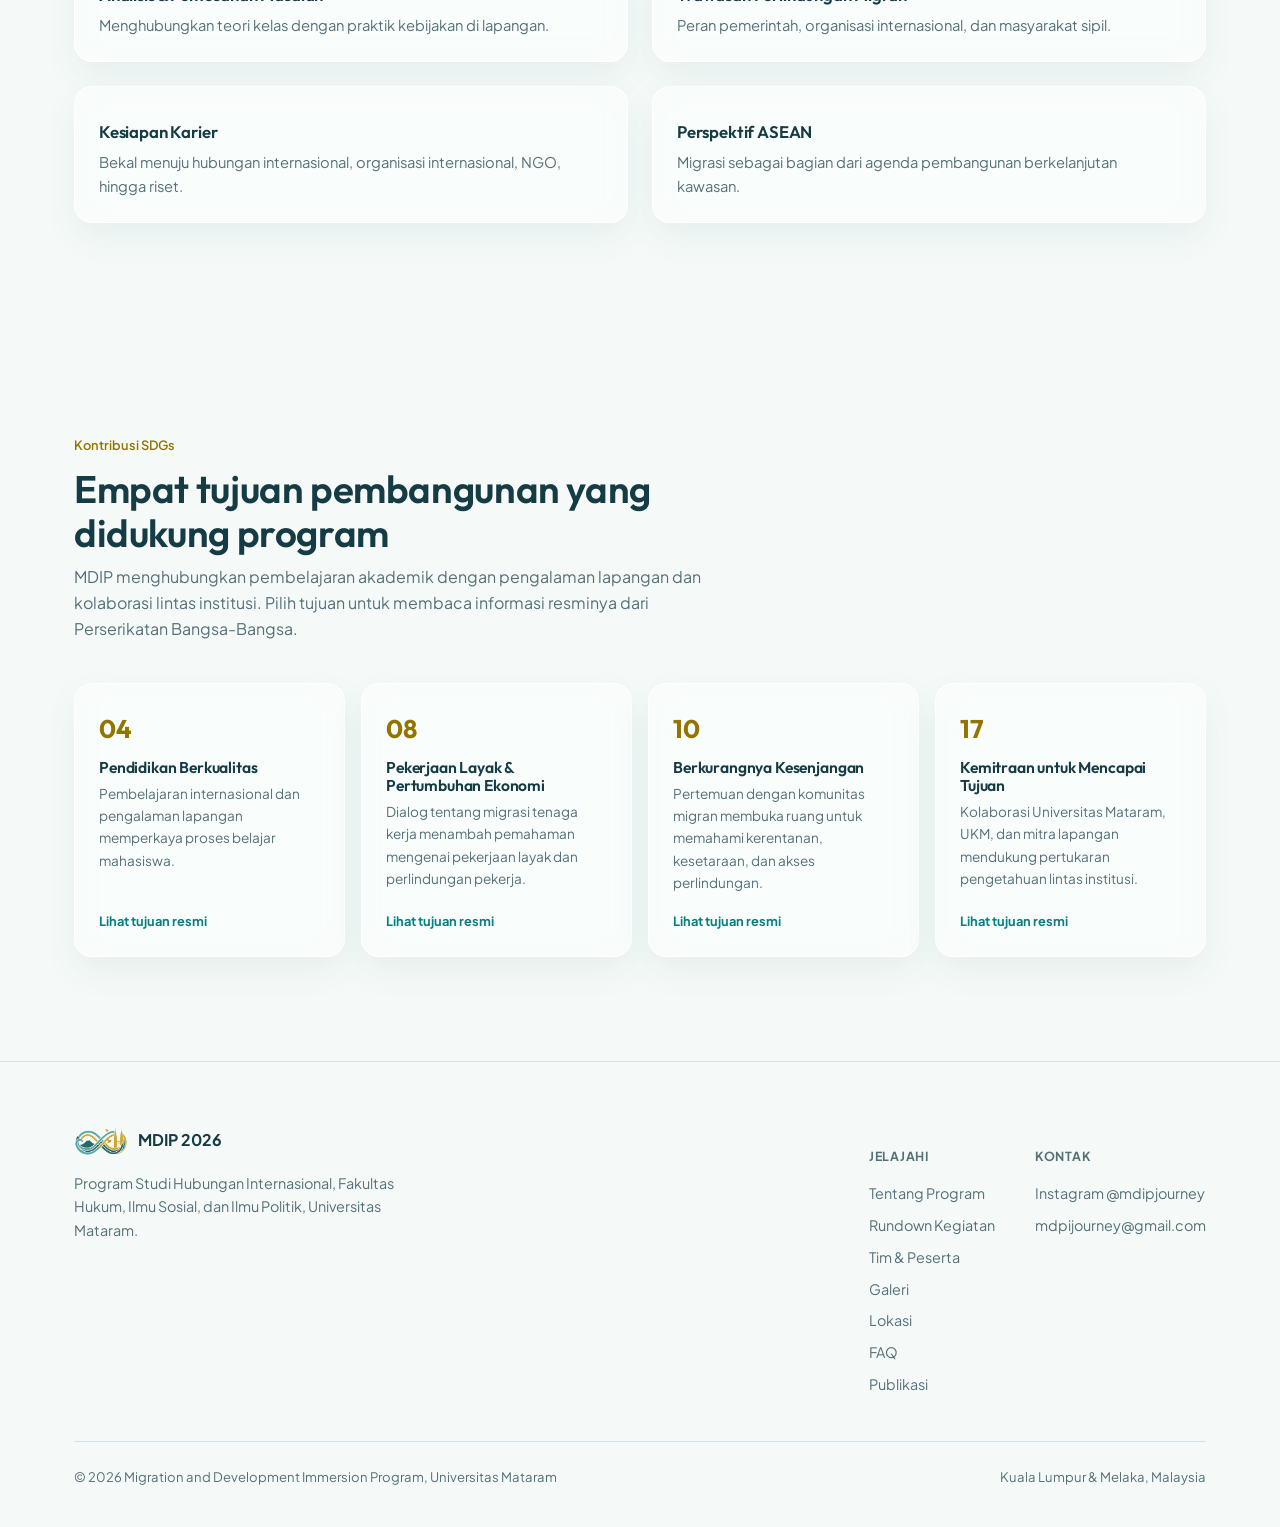
==== commit dc4d8ed0: "fix bug" ====
--- a/about.html
+++ b/about.html
@@ -200,7 +200,7 @@
       </div>
     </div>
     <div class="footer-bottom">
-      <span>Ãƒâ€šÃ‚Â© 2026 Migration and Development Immersion Program, Universitas Mataram</span>
+      <span>© 2026 Migration and Development Immersion Program, Universitas Mataram</span>
       <span>Kuala Lumpur &amp; Melaka, Malaysia</span>
     </div>
   </div>
--- a/css/style.css
+++ b/css/style.css
@@ -224,6 +224,9 @@
     transform: translateY(-12px);
     opacity: 0;
     pointer-events: none;
+    max-height: calc(100vh - 104px);
+    max-height: calc(100dvh - 104px);
+    overflow-y: auto;
     transition: all 0.3s var(--ease);
   }
   .nav-links.is-open { transform: translateY(0); opacity: 1; pointer-events: auto; }
@@ -381,7 +384,15 @@
   transition: transform 0.15s ease, border-color 0.3s var(--ease), box-shadow 0.3s var(--ease);
   will-change: transform;
 }
-.tilt-card:hover { border-color: rgba(233,196,106,0.35); box-shadow: 0 20px 45px -20px rgba(0,0,0,0.55); }
+.location-panel, .location-item, .route-link, .faq-item, .faq-contact,
+.resource-cta, .map-frame, .timeline-item, .agenda-row {
+  transition: transform 0.15s ease, border-color 0.3s var(--ease), box-shadow 0.3s var(--ease), background-color 0.3s var(--ease);
+  will-change: transform;
+}
+.tilt-card:hover, .tilt-interactive:hover {
+  border-color: rgba(233,196,106,0.35);
+  box-shadow: 0 20px 45px -20px rgba(0,0,0,0.55);
+}
 .tilt-card .num { font-family: var(--font-display); font-size: 0.85rem; color: var(--teal-bright); }
 .tilt-card h3 { margin-top: 0.7rem; font-size: 1.15rem; }
 .tilt-card p { margin-top: 0.5rem; color: var(--ink-dim); font-size: 0.93rem; }
@@ -779,3 +790,18 @@
   section { padding: var(--space-5) 0; }
   .hero { padding-top: 6.5rem; }
 }
+
+@media (max-width: 600px) {
+  .container { padding-inline: 1rem; }
+  .site-header .nav-inner { padding-inline: 0.8rem; }
+  .brand { gap: 0.45rem; font-size: 0.96rem; }
+  .brand img { height: 30px; }
+  .brand small { font-size: 0.56rem; }
+  .hero { min-height: auto; padding-bottom: var(--space-4); }
+  .hero-cta { flex-direction: column; align-items: stretch; }
+  .hero-cta .btn { width: 100%; justify-content: center; }
+  .stat-strip { gap: var(--space-3); }
+  .footer-links { gap: var(--space-3); }
+  .footer-bottom { flex-direction: column; }
+  .map-caption { max-width: calc(100% - 2rem); border-radius: 12px; }
+}
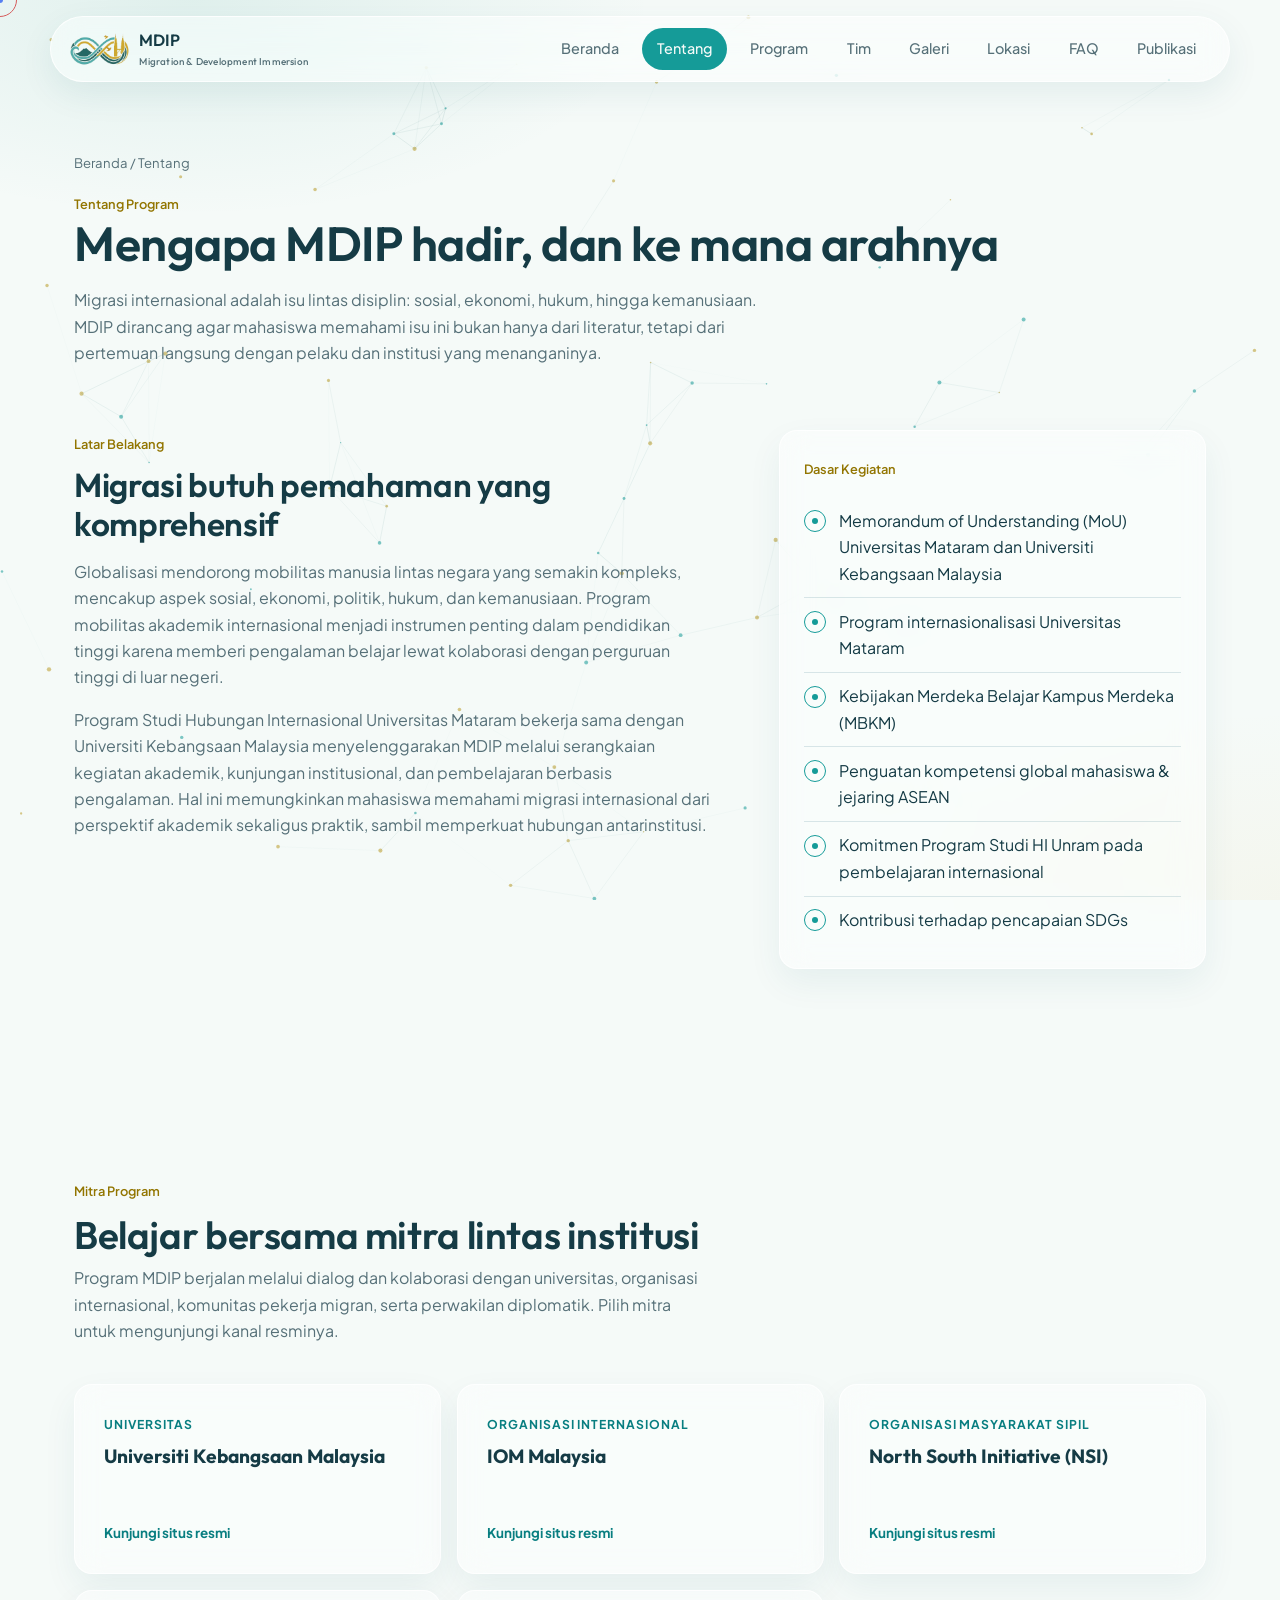
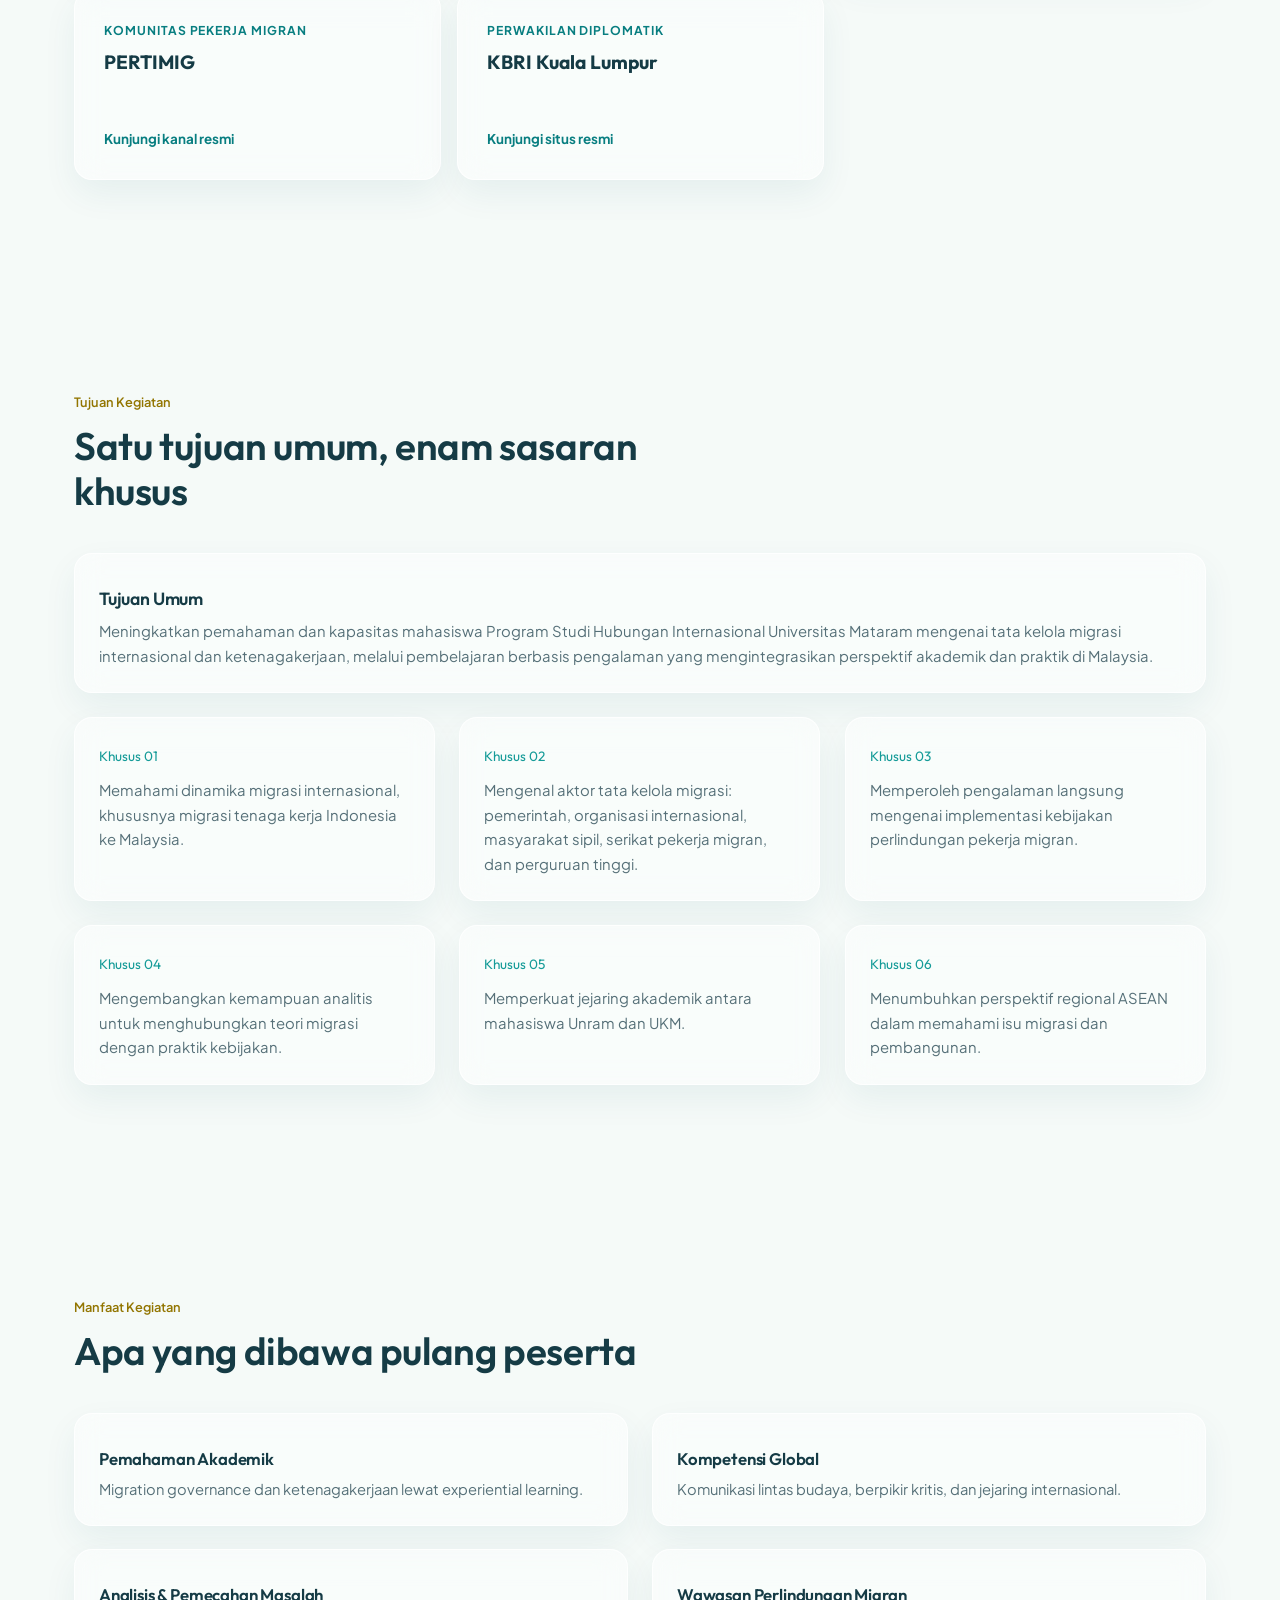
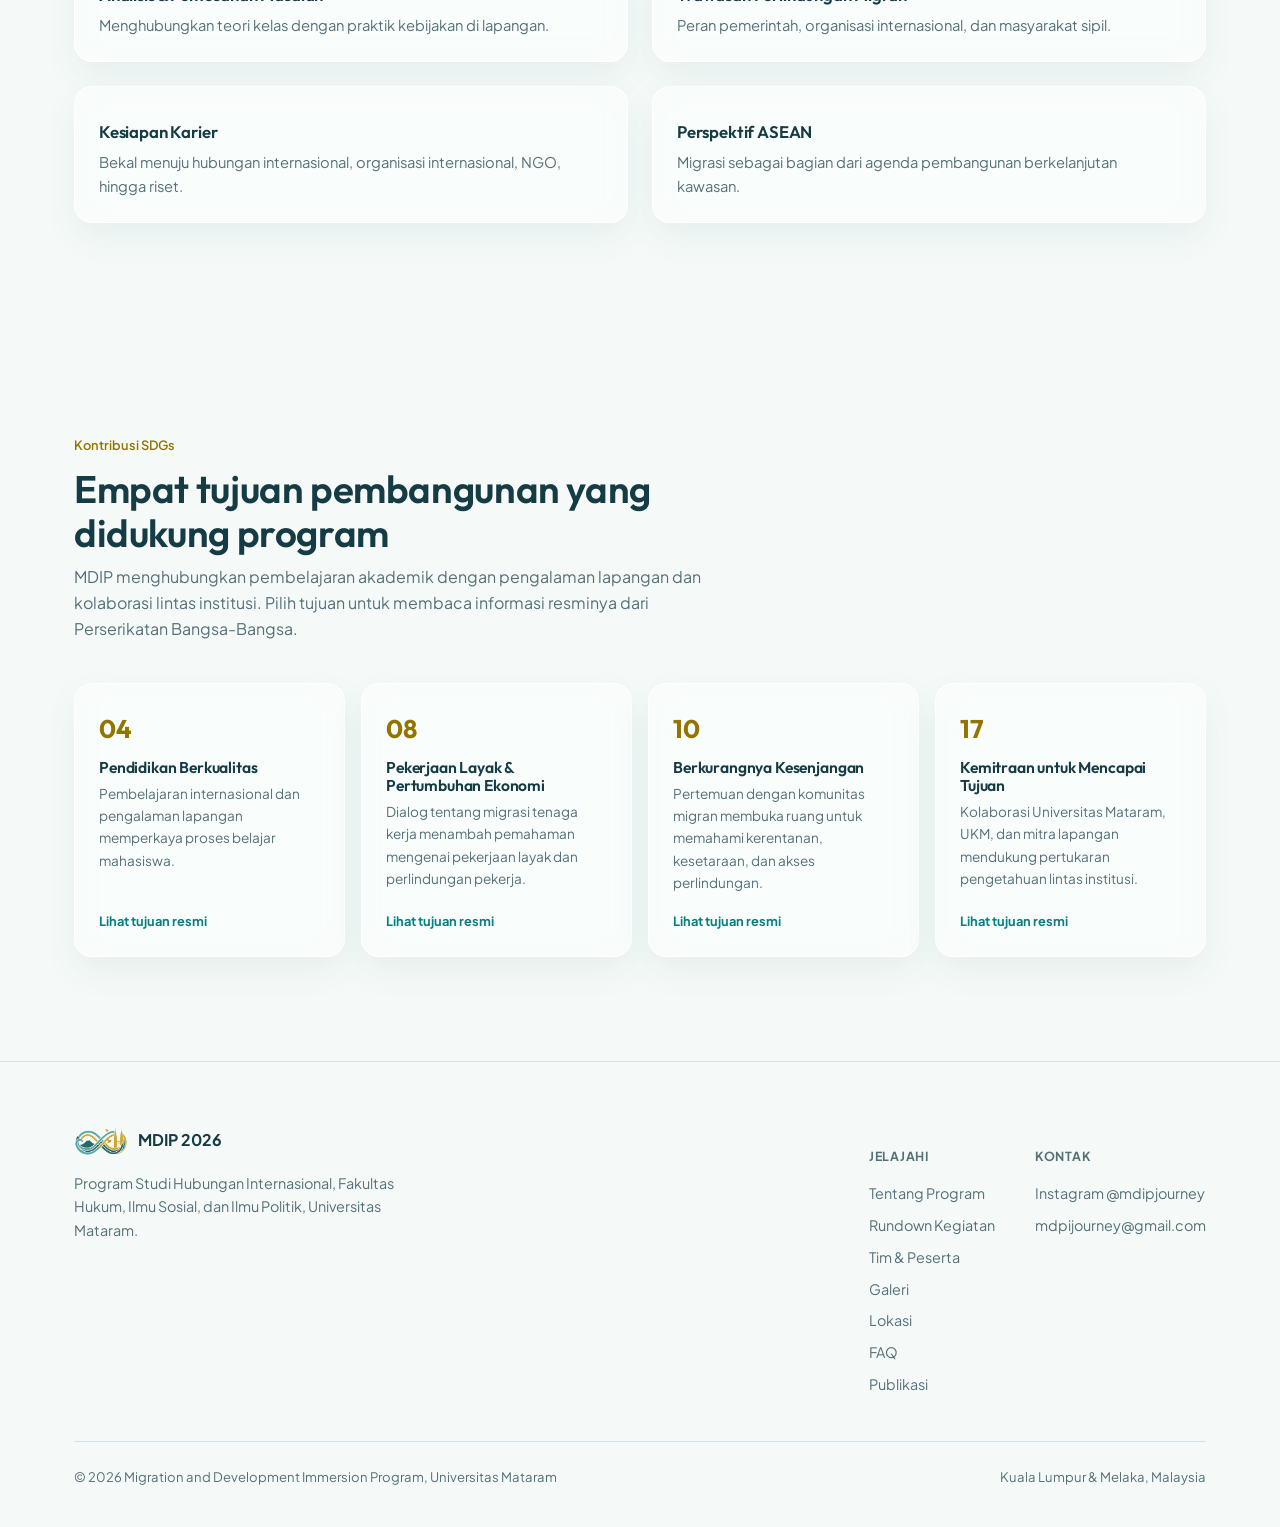
==== commit 6b437577: "update beberapa bug" ====
--- a/about.html
+++ b/about.html
@@ -48,7 +48,7 @@
 
   <section style="padding-top:0">
     <div class="container">
-      <div class="grid" style="grid-template-columns: 1.2fr 0.8fr; gap: var(--space-5);" data-reveal>
+      <div class="grid about-intro-grid" data-reveal>
         <div>
           <span class="eyebrow">Latar Belakang</span>
           <h2 style="margin-top:0.6rem; font-size: clamp(1.6rem, 2.6vw, 2.1rem);">Migrasi butuh pemahaman yang komprehensif</h2>
--- a/css/style.css
+++ b/css/style.css
@@ -43,7 +43,7 @@
    Reset
    ========================================================================= */
 *, *::before, *::after { box-sizing: border-box; }
-html { scroll-behavior: smooth; }
+html { scroll-behavior: smooth; overflow-x: hidden; overscroll-behavior-x: none; }
 body, h1, h2, h3, h4, p, figure { margin: 0; }
 ul { list-style: none; margin: 0; padding: 0; }
 a { color: inherit; text-decoration: none; }
@@ -59,6 +59,10 @@
   -webkit-font-smoothing: antialiased;
   overflow-x: hidden;
   position: relative;
+}
+
+@supports (overflow-x: clip) {
+  html, body { overflow-x: clip; }
 }
 
 /* Subtle radial vignette behind the particle canvas so corners stay dark */
@@ -368,10 +372,11 @@
    Summary / highlight grids
    ========================================================================= */
 .grid { display: grid; gap: var(--space-3); }
-.grid-2 { grid-template-columns: repeat(2, 1fr); }
-.grid-3 { grid-template-columns: repeat(3, 1fr); }
-.grid-4 { grid-template-columns: repeat(4, 1fr); }
-@media (max-width: 900px) { .grid-3, .grid-4 { grid-template-columns: repeat(2, 1fr); } }
+.grid-2 { grid-template-columns: repeat(2, minmax(0, 1fr)); }
+.grid-3 { grid-template-columns: repeat(3, minmax(0, 1fr)); }
+.grid-4 { grid-template-columns: repeat(4, minmax(0, 1fr)); }
+.about-intro-grid { grid-template-columns: minmax(0, 1.2fr) minmax(0, 0.8fr); gap: var(--space-5); }
+@media (max-width: 900px) { .grid-3, .grid-4 { grid-template-columns: repeat(2, minmax(0, 1fr)); } }
 @media (max-width: 600px) { .grid-2, .grid-3, .grid-4 { grid-template-columns: 1fr; } }
 
 .tilt-card {
@@ -624,8 +629,8 @@
 /* =========================================================================
    SDG chips
    ========================================================================= */
-.sdg-grid { display: grid; grid-template-columns: repeat(4, 1fr); gap: var(--space-2); }
-@media (max-width: 760px) { .sdg-grid { grid-template-columns: repeat(2, 1fr); } }
+.sdg-grid { display: grid; grid-template-columns: repeat(4, minmax(0, 1fr)); gap: var(--space-2); }
+@media (max-width: 760px) { .sdg-grid { grid-template-columns: repeat(2, minmax(0, 1fr)); } }
 .sdg-card { padding: var(--space-3); text-align: left; }
 .sdg-card {
   display: flex;
@@ -792,6 +797,7 @@
 }
 
 @media (max-width: 600px) {
+  .about-intro-grid { grid-template-columns: minmax(0, 1fr); gap: var(--space-3); }
   .container { padding-inline: 1rem; }
   .site-header .nav-inner { padding-inline: 0.8rem; }
   .brand { gap: 0.45rem; font-size: 0.96rem; }
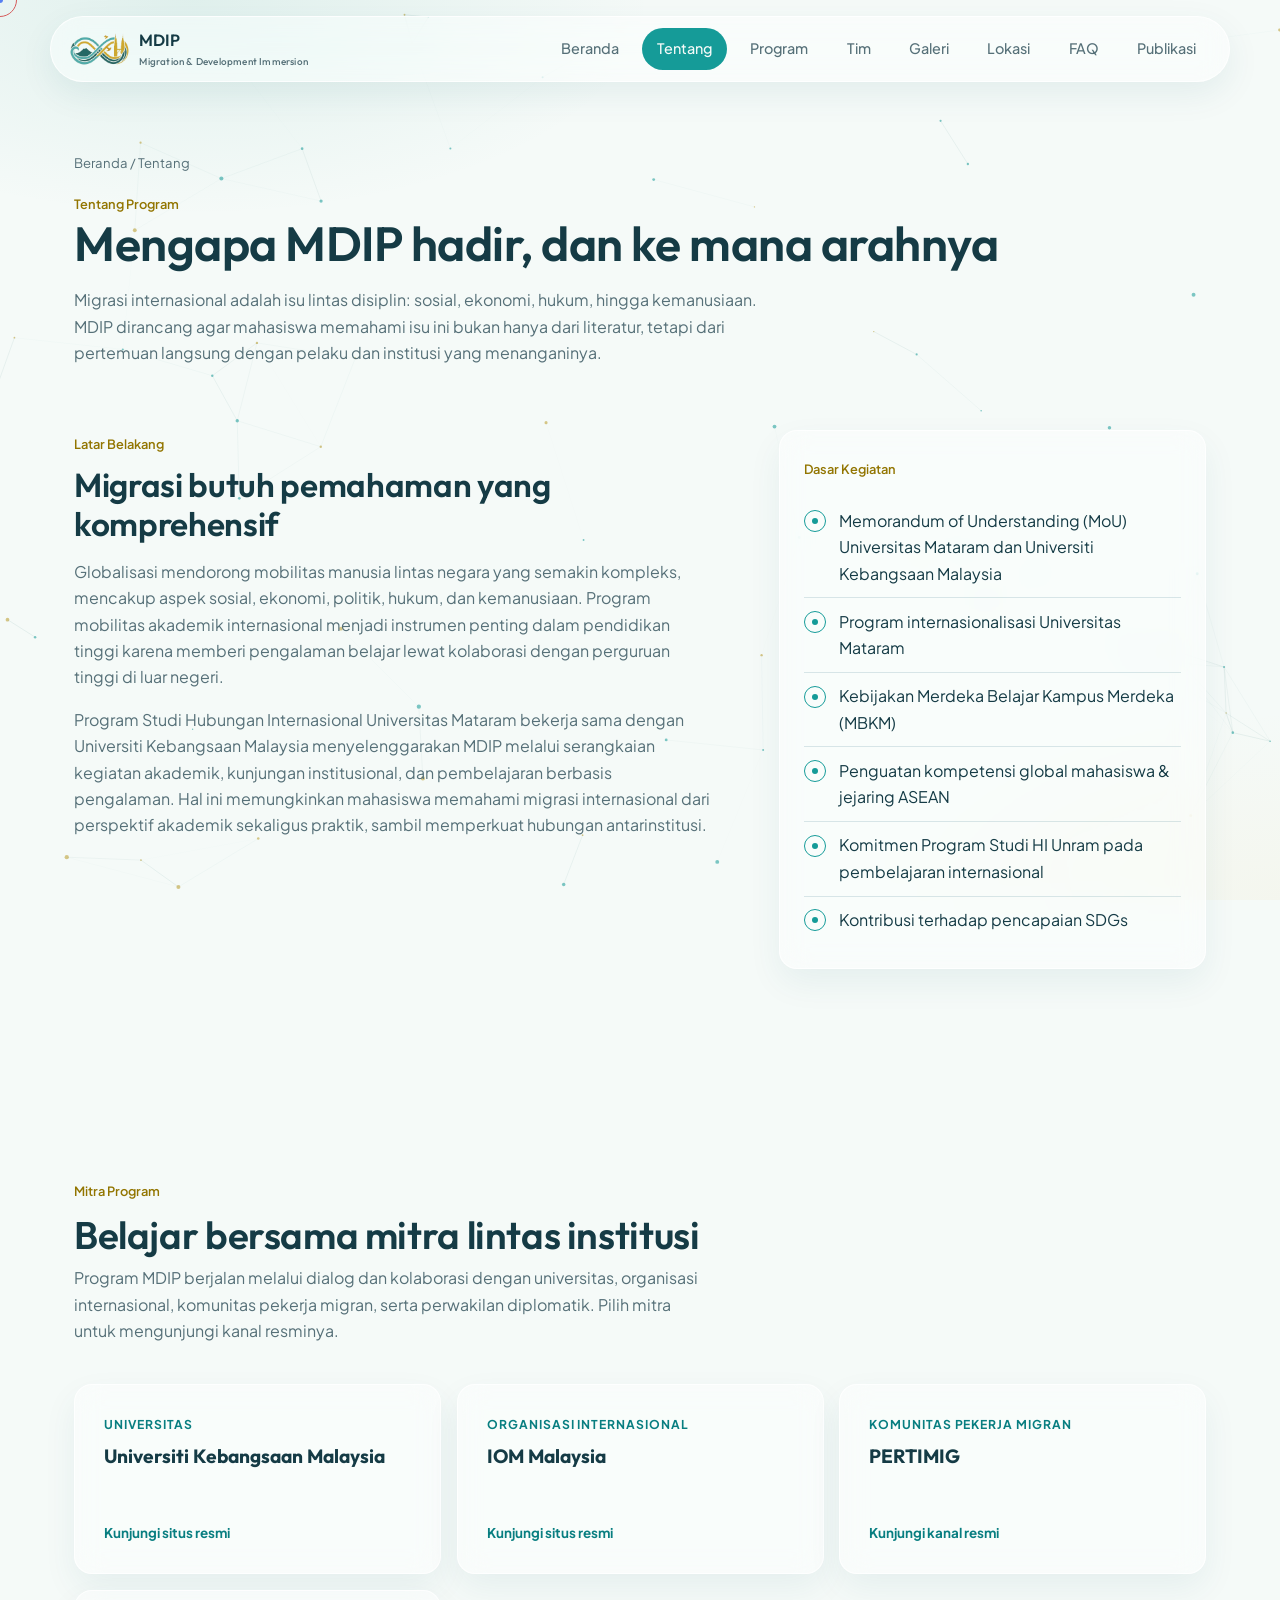
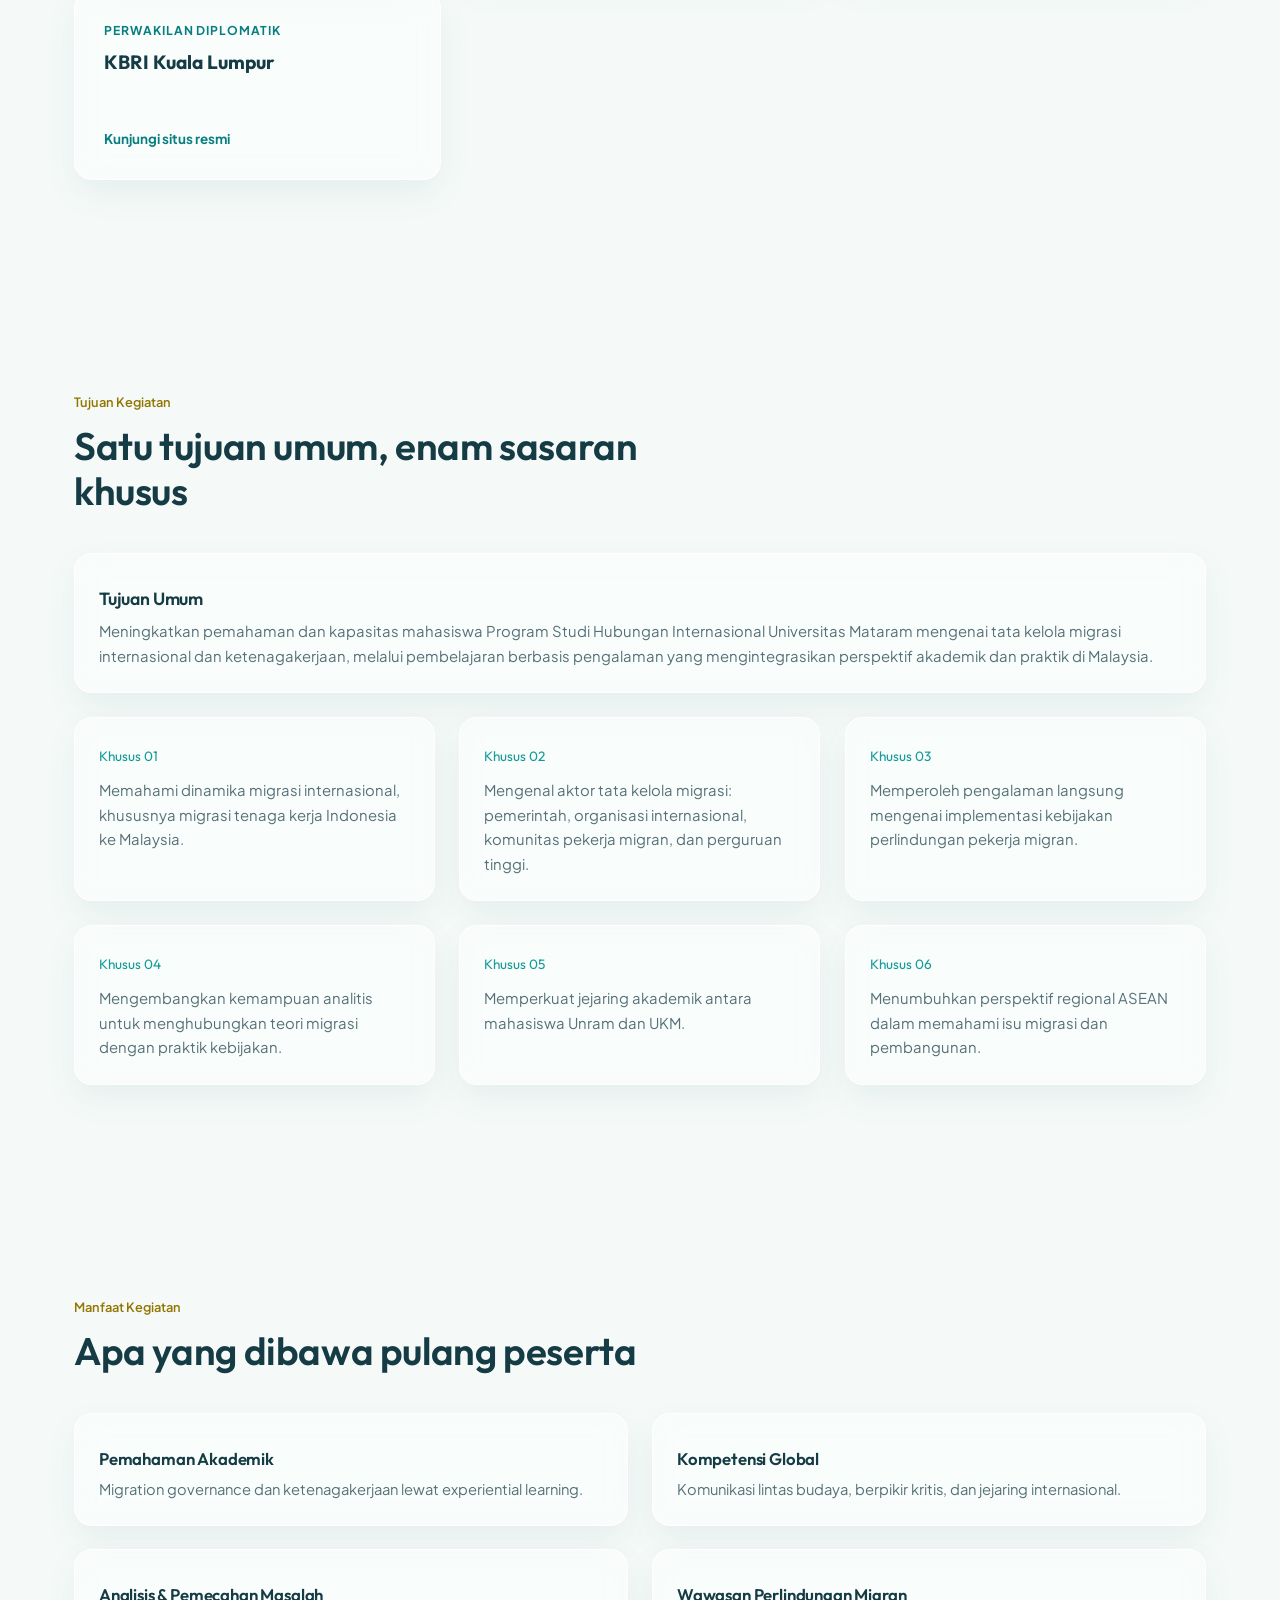
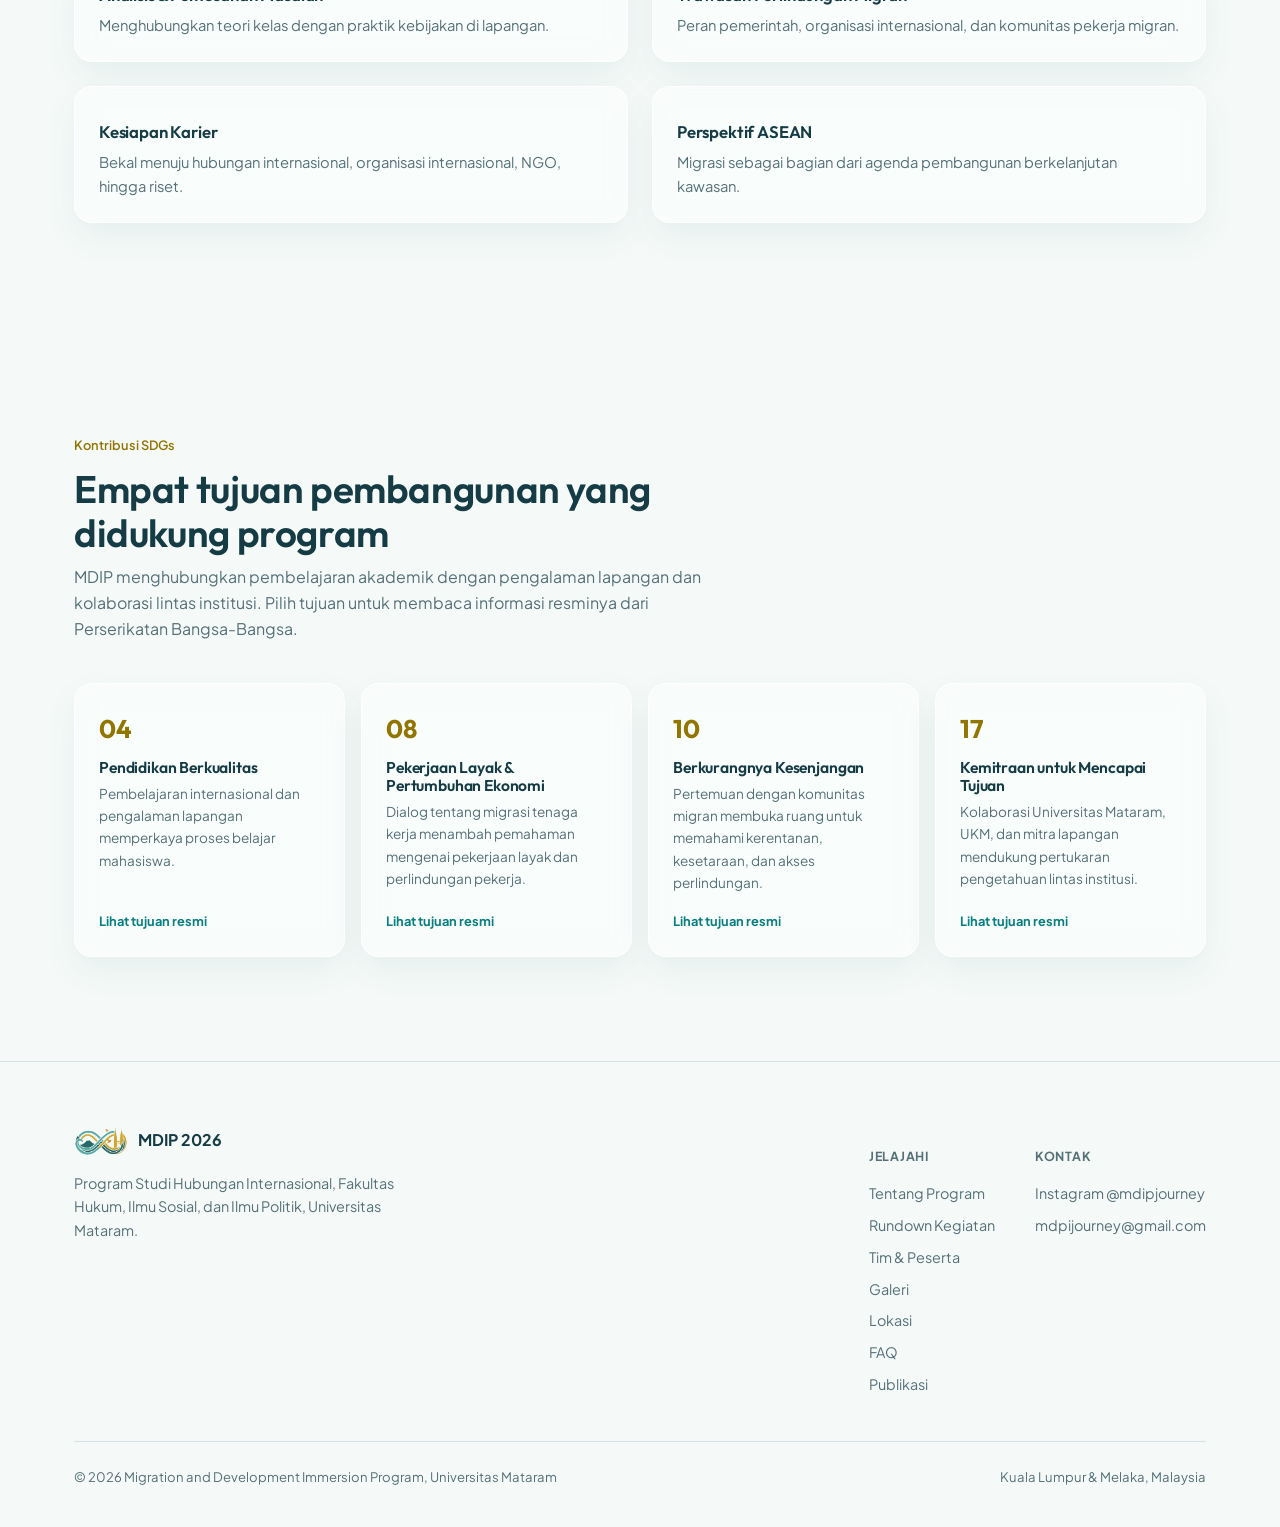
==== commit c083a2d8: "update semua dokumentasi" ====
--- a/about.html
+++ b/about.html
@@ -89,11 +89,6 @@
           <strong>IOM Malaysia</strong>
           <span class="institution-link">Kunjungi situs resmi</span>
         </a>
-        <a class="partner-directory-card glass" id="mitra-nsi" href="https://nsinitiative.net/home/" target="_blank" rel="noopener noreferrer" aria-label="Kunjungi situs resmi North South Initiative">
-          <span class="institution-kicker">Organisasi Masyarakat Sipil</span>
-          <strong>North South Initiative (NSI)</strong>
-          <span class="institution-link">Kunjungi situs resmi</span>
-        </a>
         <a class="partner-directory-card glass" id="mitra-pertimig" href="https://www.facebook.com/Pertimig-Malaysia" target="_blank" rel="noopener noreferrer" aria-label="Kunjungi kanal resmi PERTIMIG di Facebook">
           <span class="institution-kicker">Komunitas Pekerja Migran</span>
           <strong>PERTIMIG</strong>
@@ -122,7 +117,7 @@
 
       <div class="grid grid-3" data-reveal-stagger>
         <div class="tilt-card glass"><span class="num">Khusus 01</span><p style="margin-top:0.6rem;">Memahami dinamika migrasi internasional, khususnya migrasi tenaga kerja Indonesia ke Malaysia.</p></div>
-        <div class="tilt-card glass"><span class="num">Khusus 02</span><p style="margin-top:0.6rem;">Mengenal aktor tata kelola migrasi: pemerintah, organisasi internasional, masyarakat sipil, serikat pekerja migran, dan perguruan tinggi.</p></div>
+        <div class="tilt-card glass"><span class="num">Khusus 02</span><p style="margin-top:0.6rem;">Mengenal aktor tata kelola migrasi: pemerintah, organisasi internasional, komunitas pekerja migran, dan perguruan tinggi.</p></div>
         <div class="tilt-card glass"><span class="num">Khusus 03</span><p style="margin-top:0.6rem;">Memperoleh pengalaman langsung mengenai implementasi kebijakan perlindungan pekerja migran.</p></div>
         <div class="tilt-card glass"><span class="num">Khusus 04</span><p style="margin-top:0.6rem;">Mengembangkan kemampuan analitis untuk menghubungkan teori migrasi dengan praktik kebijakan.</p></div>
         <div class="tilt-card glass"><span class="num">Khusus 05</span><p style="margin-top:0.6rem;">Memperkuat jejaring akademik antara mahasiswa Unram dan UKM.</p></div>
@@ -142,7 +137,7 @@
         <div class="tilt-card glass"><h3 style="font-size:1.05rem;">Pemahaman Akademik</h3><p style="margin-top:0.5rem; color:var(--ink-dim); font-size:0.92rem;">Migration governance dan ketenagakerjaan lewat experiential learning.</p></div>
         <div class="tilt-card glass"><h3 style="font-size:1.05rem;">Kompetensi Global</h3><p style="margin-top:0.5rem; color:var(--ink-dim); font-size:0.92rem;">Komunikasi lintas budaya, berpikir kritis, dan jejaring internasional.</p></div>
         <div class="tilt-card glass"><h3 style="font-size:1.05rem;">Analisis &amp; Pemecahan Masalah</h3><p style="margin-top:0.5rem; color:var(--ink-dim); font-size:0.92rem;">Menghubungkan teori kelas dengan praktik kebijakan di lapangan.</p></div>
-        <div class="tilt-card glass"><h3 style="font-size:1.05rem;">Wawasan Perlindungan Migran</h3><p style="margin-top:0.5rem; color:var(--ink-dim); font-size:0.92rem;">Peran pemerintah, organisasi internasional, dan masyarakat sipil.</p></div>
+        <div class="tilt-card glass"><h3 style="font-size:1.05rem;">Wawasan Perlindungan Migran</h3><p style="margin-top:0.5rem; color:var(--ink-dim); font-size:0.92rem;">Peran pemerintah, organisasi internasional, dan komunitas pekerja migran.</p></div>
         <div class="tilt-card glass"><h3 style="font-size:1.05rem;">Kesiapan Karier</h3><p style="margin-top:0.5rem; color:var(--ink-dim); font-size:0.92rem;">Bekal menuju hubungan internasional, organisasi internasional, NGO, hingga riset.</p></div>
         <div class="tilt-card glass"><h3 style="font-size:1.05rem;">Perspektif ASEAN</h3><p style="margin-top:0.5rem; color:var(--ink-dim); font-size:0.92rem;">Migrasi sebagai bagian dari agenda pembangunan berkelanjutan kawasan.</p></div>
       </div>
--- a/css/style.css
+++ b/css/style.css
@@ -561,6 +561,10 @@
   columns: 3 220px;
   column-gap: var(--space-2);
 }
+.gallery-category + .gallery-category { margin-top: clamp(2.75rem, 6vw, 4.5rem); }
+.gallery-category-head { margin-bottom: var(--space-3); }
+.gallery-category-head h2 { margin-top: 0.35rem; font-size: clamp(1.55rem, 2.8vw, 2.2rem); }
+.gallery-category-head p { margin-top: 0.45rem; color: var(--ink-dim); }
 .masonry figure {
   break-inside: avoid;
   margin-bottom: var(--space-2);
@@ -592,7 +596,6 @@
   transition: transform 0.3s var(--ease);
 }
 .masonry figure:hover figcaption { transform: translateY(0); }
-
 .lightbox {
   position: fixed; inset: 0; z-index: 2000;
   background: rgba(12, 43, 51, 0.78);
@@ -798,6 +801,22 @@
 
 @media (max-width: 600px) {
   .about-intro-grid { grid-template-columns: minmax(0, 1fr); gap: var(--space-3); }
+  #partners .section-head { margin-bottom: var(--space-3); }
+  .partners-strip {
+    align-items: stretch;
+    justify-content: flex-start;
+    gap: 0;
+    padding: 0.6rem 1.25rem;
+  }
+  .partners-strip .mark {
+    display: block;
+    width: 100%;
+    padding: 0.9rem 0;
+    border-bottom: 1px solid var(--line);
+    line-height: 1.35;
+    overflow-wrap: anywhere;
+  }
+  .partners-strip .mark:last-child { border-bottom: 0; }
   .container { padding-inline: 1rem; }
   .site-header .nav-inner { padding-inline: 0.8rem; }
   .brand { gap: 0.45rem; font-size: 0.96rem; }
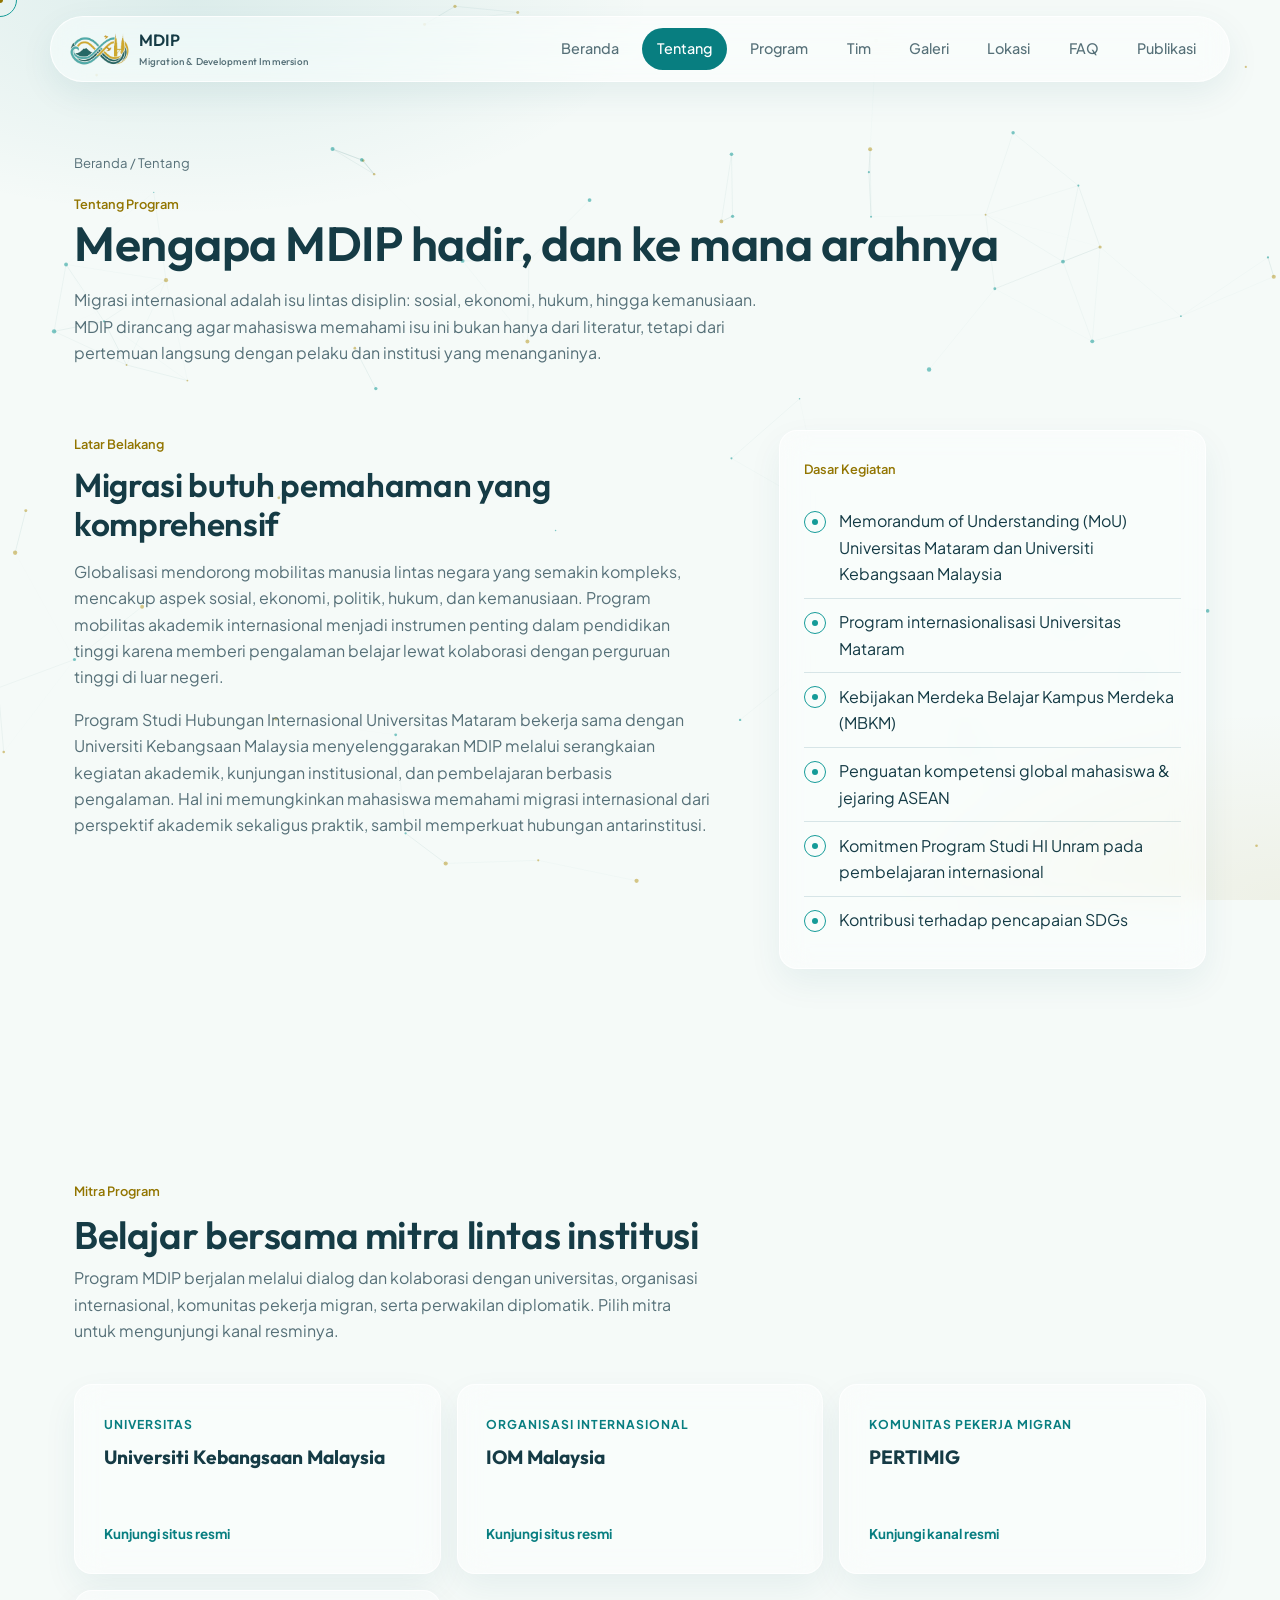
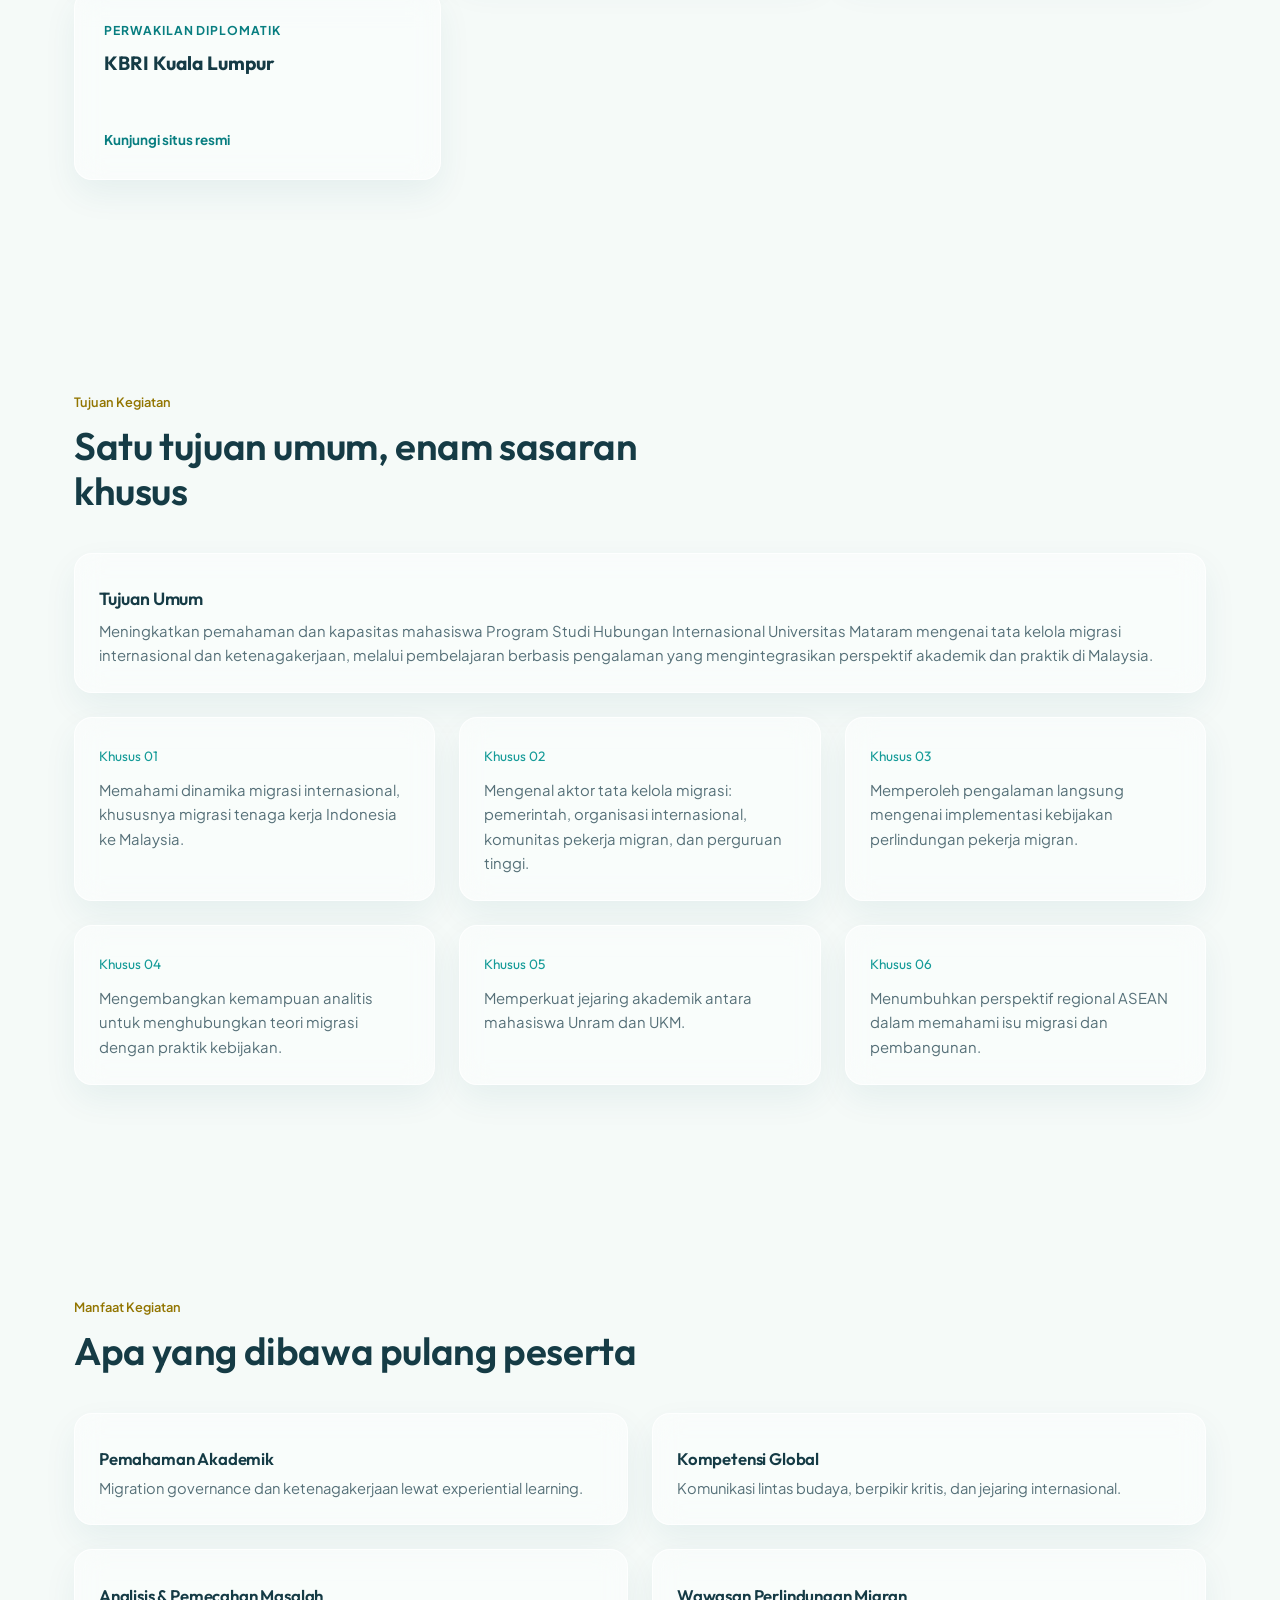
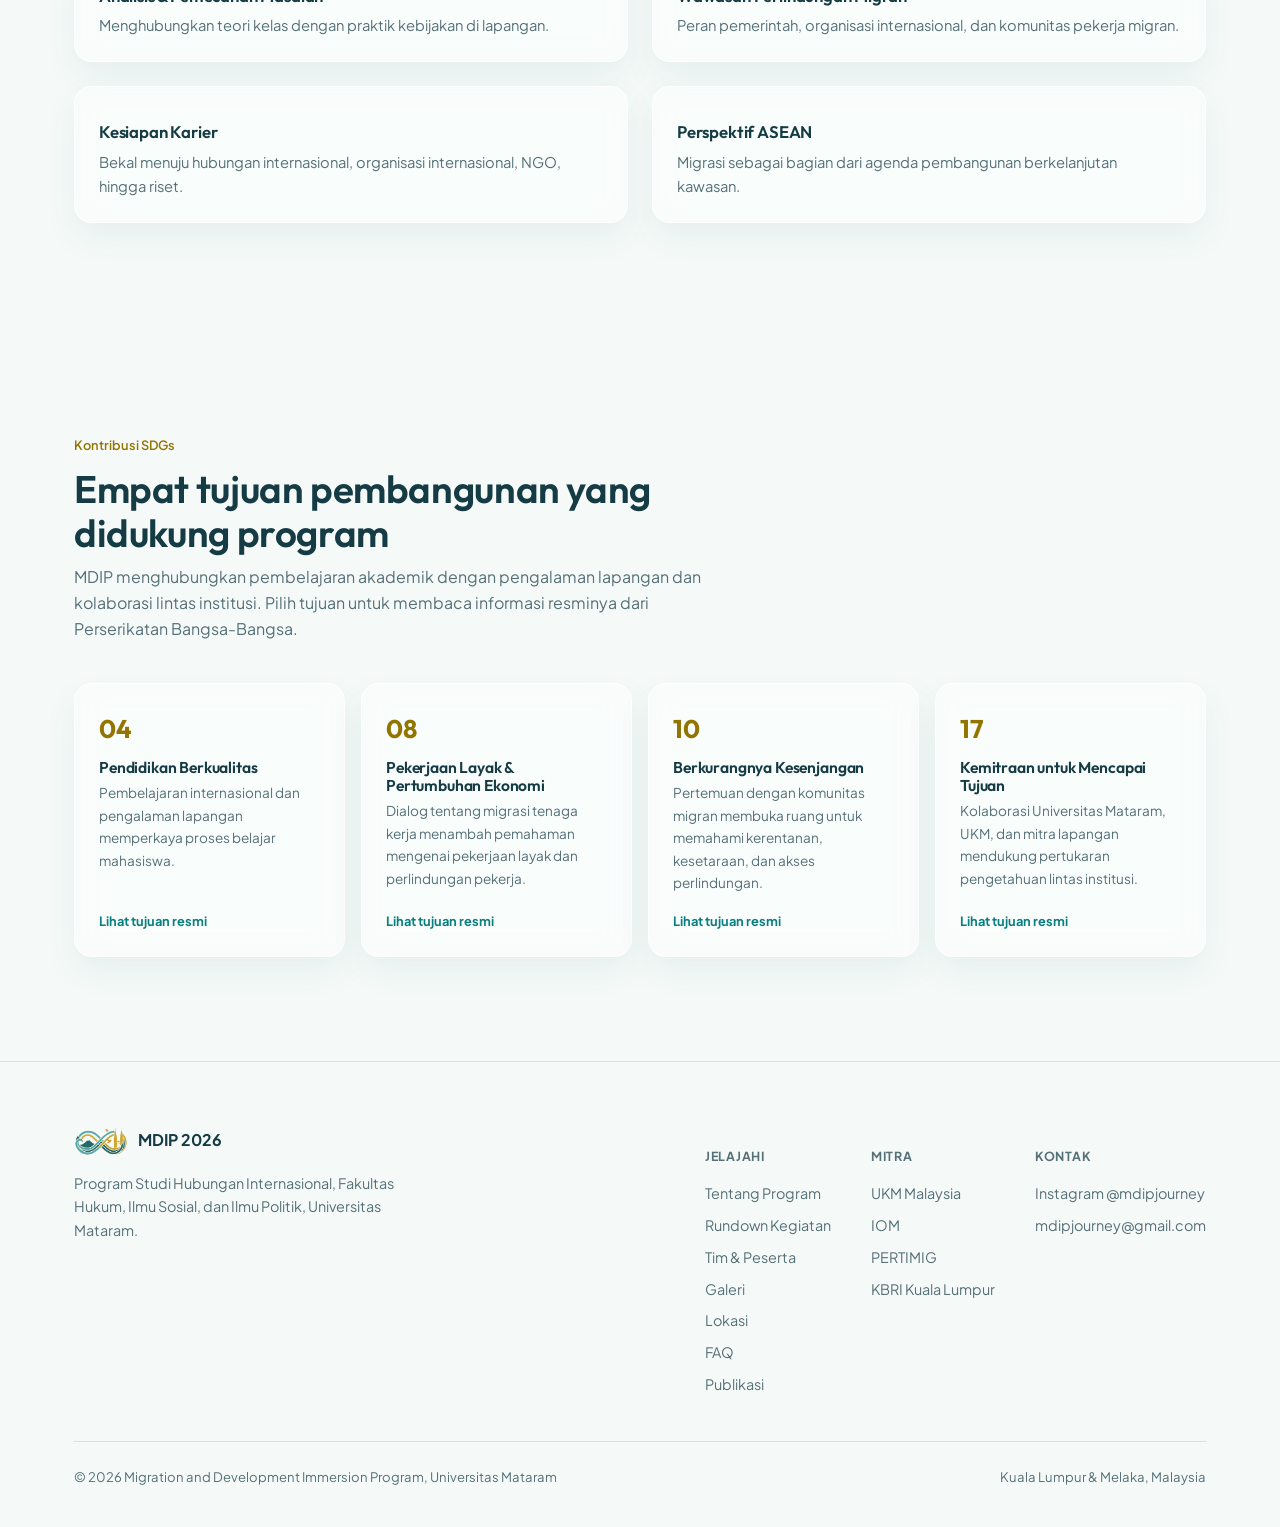
==== commit b4b3bb32: "Perbaiki tanggal 5–13 Okt, rundown keberangkatan, email, penomoran, dan konsistensi animasi Co-Autho" ====
--- a/about.html
+++ b/about.html
@@ -8,8 +8,8 @@
 <link rel="icon" href="assets/logo-icon.png">
 <link rel="preconnect" href="https://fonts.googleapis.com">
 <link href="https://fonts.googleapis.com/css2?family=Outfit:wght@500;600;700&family=Plus+Jakarta+Sans:wght@400;500;600;700&display=swap" rel="stylesheet">
-<link rel="stylesheet" href="css/style.css">
-<link rel="stylesheet" href="css/animations.css">
+<link rel="stylesheet" href="css/style.css?v=20261026">
+<link rel="stylesheet" href="css/animations.css?v=20261026">
 <script>try { const pending = sessionStorage.getItem('mdipPageEnterAt'); if (pending) document.documentElement.classList.add('page-pending'); else if (!window.matchMedia('(prefers-reduced-motion: reduce)').matches) document.documentElement.classList.add('intro-pending'); } catch (_) {}</script>
 </head>
 <body>
@@ -55,7 +55,7 @@
           <p style="margin-top: var(--space-2); color: var(--ink-dim);">Globalisasi mendorong mobilitas manusia lintas negara yang semakin kompleks, mencakup aspek sosial, ekonomi, politik, hukum, dan kemanusiaan. Program mobilitas akademik internasional menjadi instrumen penting dalam pendidikan tinggi karena memberi pengalaman belajar lewat kolaborasi dengan perguruan tinggi di luar negeri.</p>
           <p style="margin-top: var(--space-2); color: var(--ink-dim);">Program Studi Hubungan Internasional Universitas Mataram bekerja sama dengan Universiti Kebangsaan Malaysia menyelenggarakan MDIP melalui serangkaian kegiatan akademik, kunjungan institusional, dan pembelajaran berbasis pengalaman. Hal ini memungkinkan mahasiswa memahami migrasi internasional dari perspektif akademik sekaligus praktik, sambil memperkuat hubungan antarinstitusi.</p>
         </div>
-        <div class="glass tilt-card">
+        <div class="glass tilt-card" data-static>
           <span class="eyebrow">Dasar Kegiatan</span>
           <ul class="check-list" style="margin-top: var(--space-2);">
             <li><span class="bullet"></span><span>Memorandum of Understanding (MoU) Universitas Mataram dan Universiti Kebangsaan Malaysia</span></li>
@@ -110,7 +110,7 @@
         <h2>Satu tujuan umum, enam sasaran khusus</h2>
       </div>
 
-      <div class="glass tilt-card" style="margin-bottom: var(--space-3);" data-reveal>
+      <div class="glass tilt-card" data-static style="margin-bottom: var(--space-3);" data-reveal>
         <h3 style="font-size:1.1rem;">Tujuan Umum</h3>
         <p style="margin-top:0.6rem; color: var(--ink-dim);">Meningkatkan pemahaman dan kapasitas mahasiswa Program Studi Hubungan Internasional Universitas Mataram mengenai tata kelola migrasi internasional dan ketenagakerjaan, melalui pembelajaran berbasis pengalaman yang mengintegrasikan perspektif akademik dan praktik di Malaysia.</p>
       </div>
@@ -175,7 +175,10 @@
   <div class="container">
     <div class="footer-grid">
       <div>
-        <div class="footer-brand"><img src="assets/logo-icon.png" alt="Logo MDIP"><strong>MDIP 2026</strong></div>
+        <div class="footer-brand">
+          <img src="assets/logo-icon.png" alt="Logo MDIP">
+          <strong>MDIP 2026</strong>
+        </div>
         <p style="margin-top:1rem; max-width: 32ch; color: var(--ink-dim); font-size:0.9rem;">Program Studi Hubungan Internasional, Fakultas Hukum, Ilmu Sosial, dan Ilmu Politik, Universitas Mataram.</p>
       </div>
       <div class="footer-links">
@@ -188,9 +191,16 @@
           <a href="resources.html">Lokasi</a><a href="faq.html">FAQ</a><a href="publications.html">Publikasi</a>
         </div>
         <div>
+          <h5>Mitra</h5>
+          <a href="about.html#mitra-ukm">UKM Malaysia</a>
+          <a href="about.html#mitra-iom">IOM</a>
+          <a href="about.html#mitra-pertimig">PERTIMIG</a>
+          <a href="about.html#mitra-kbri">KBRI Kuala Lumpur</a>
+        </div>
+        <div>
           <h5>Kontak</h5>
           <a href="https://www.instagram.com/mdipjourney/" target="_blank" rel="noopener noreferrer">Instagram @mdipjourney</a>
-          <a href="mailto:mdpijourney@gmail.com">mdpijourney@gmail.com</a>
+          <a href="mailto:mdipjourney@gmail.com">mdipjourney@gmail.com</a>
         </div>
       </div>
     </div>
@@ -201,8 +211,8 @@
   </div>
 </footer>
 
-<script src="js/particles.js"></script>
-<script src="js/animations.js"></script>
-<script src="js/main.js"></script>
+<script src="js/particles.js?v=20261026"></script>
+<script src="js/animations.js?v=20261026"></script>
+<script src="js/main.js?v=20261026"></script>
 </body>
 </html>
--- a/css/style.css
+++ b/css/style.css
@@ -72,8 +72,8 @@
   inset: 0;
   z-index: -2;
   background:
-    radial-gradient(ellipse 60% 40% at 15% 0%, rgba(42,157,143,0.10), transparent 60%),
-    radial-gradient(ellipse 50% 35% at 100% 100%, rgba(233,196,106,0.07), transparent 60%),
+    radial-gradient(ellipse 60% 40% at 15% 0%, rgba(8,126,128,0.10), transparent 60%),
+    radial-gradient(ellipse 50% 35% at 100% 100%, rgba(146,117,0,0.07), transparent 60%),
     var(--navy);
 }
 
@@ -127,7 +127,6 @@
   z-index: 9999;
   border-radius: 50%;
   transform: translate(-50%, -50%);
-  mix-blend-mode: difference;
 }
 .cursor-dot {
   width: 6px; height: 6px;
@@ -198,7 +197,8 @@
   transition: color 0.25s var(--ease), background 0.25s var(--ease);
 }
 .nav-links a:active, .footer-links a:active, .btn:active, button:active { transform: scale(0.97); }
-.nav-links a:hover, .nav-links a.is-active { color: var(--navy); background: var(--teal-bright); }
+.nav-links a:hover { color: var(--teal); background: rgba(8, 126, 128, 0.09); }
+.nav-links a.is-active { color: #FFFFFF; background: var(--teal); }
 
 .nav-toggle {
   display: none;
@@ -257,7 +257,7 @@
   background: linear-gradient(120deg, var(--teal), var(--teal-bright));
   color: #FFFFFF;
 }
-.btn-primary:hover { transform: translateY(-2px); box-shadow: 0 14px 30px -12px rgba(42,157,143,0.55); }
+.btn-primary:hover { transform: translateY(-2px); box-shadow: 0 14px 30px -12px rgba(8,126,128,0.45); }
 .btn-ghost {
   background: var(--glass-bg);
   border-color: var(--glass-border);
@@ -285,7 +285,7 @@
 .hero-logo {
   width: 92px;
   margin-bottom: var(--space-3);
-  filter: drop-shadow(0 8px 30px rgba(42,157,143,0.25));
+  filter: drop-shadow(0 8px 30px rgba(8,126,128,0.25));
 }
 .hero h1 {
   font-size: clamp(2.4rem, 4.6vw, 4rem);
@@ -328,8 +328,8 @@
   border: 1px solid var(--glass-border);
 }
 .hero-visual .ring.r1 { inset: 0; }
-.hero-visual .ring.r2 { inset: 12%; border-color: rgba(233,196,106,0.18); }
-.hero-visual .ring.r3 { inset: 24%; border-color: rgba(42,157,143,0.25); }
+.hero-visual .ring.r2 { inset: 12%; border-color: rgba(146,117,0,0.16); }
+.hero-visual .ring.r3 { inset: 24%; border-color: rgba(8,126,128,0.25); }
 .hero-visual .core {
   position: relative;
   width: 62%; height: 62%;
@@ -379,25 +379,7 @@
 @media (max-width: 900px) { .grid-3, .grid-4 { grid-template-columns: repeat(2, minmax(0, 1fr)); } }
 @media (max-width: 600px) { .grid-2, .grid-3, .grid-4 { grid-template-columns: 1fr; } }
 
-.tilt-card {
-  padding: var(--space-3);
-  transition: transform 0.15s ease, border-color 0.3s var(--ease), box-shadow 0.3s var(--ease);
-  will-change: transform;
-}
-.sdg-card, .institution-card, .partner-directory-card, .publication-card,
-.team-lead-card, .division-card, .supervisor-card {
-  transition: transform 0.15s ease, border-color 0.3s var(--ease), box-shadow 0.3s var(--ease);
-  will-change: transform;
-}
-.location-panel, .location-item, .route-link, .faq-item, .faq-contact,
-.resource-cta, .map-frame, .timeline-item, .agenda-row {
-  transition: transform 0.15s ease, border-color 0.3s var(--ease), box-shadow 0.3s var(--ease), background-color 0.3s var(--ease);
-  will-change: transform;
-}
-.tilt-card:hover, .tilt-interactive:hover {
-  border-color: rgba(233,196,106,0.35);
-  box-shadow: 0 20px 45px -20px rgba(0,0,0,0.55);
-}
+.tilt-card { padding: var(--space-3); }
 .tilt-card .num { font-family: var(--font-display); font-size: 0.85rem; color: var(--teal-bright); }
 .tilt-card h3 { margin-top: 0.7rem; font-size: 1.15rem; }
 .tilt-card p { margin-top: 0.5rem; color: var(--ink-dim); font-size: 0.93rem; }
@@ -405,7 +387,10 @@
   width: 44px; height: 44px;
   border-radius: 12px;
   display: grid; place-items: center;
-  background: linear-gradient(135deg, rgba(42,157,143,0.25), rgba(233,196,106,0.18));
+  background: linear-gradient(135deg, rgba(8,126,128,0.13), rgba(146,117,0,0.1));
+  font-family: var(--font-display);
+  font-weight: 600;
+  font-size: 0.85rem;
   color: var(--teal-bright);
   margin-bottom: var(--space-2);
 }
@@ -429,7 +414,7 @@
   width: 10px; height: 10px;
   border-radius: 50%;
   background: var(--gold);
-  box-shadow: 0 0 0 4px rgba(233,196,106,0.15);
+  box-shadow: 0 0 0 4px rgba(146,117,0,0.15);
 }
 .timeline-item .num { color: var(--gold); font-family: var(--font-display); font-size: 0.85rem; }
 .timeline-item h3 { margin-top: 0.4rem; font-size: 1.25rem; }
@@ -457,14 +442,20 @@
   font-weight: 600;
   transition: all 0.25s var(--ease);
 }
+.rundown-tabs button:hover:not(.is-active) { color: var(--teal); border-color: rgba(8, 126, 128, 0.34); }
 .rundown-tabs button.is-active { background: var(--teal); color: #FFFFFF; border-color: var(--teal); }
+.rundown-tabs button.is-travel { border-style: dashed; border-color: rgba(146, 117, 0, 0.45); }
+.rundown-tabs button.is-travel.is-active { background: var(--gold); border-color: var(--gold); border-style: solid; }
+.rundown-card { padding: var(--space-3); }
+.panel-tag { display: inline-block; color: var(--teal); font-size: 0.72rem; font-weight: 700; letter-spacing: 0.08em; text-transform: uppercase; }
+#day1 .panel-tag { color: var(--gold); }
 .rundown-tabs button .d { display: block; font-size: 0.68rem; font-weight: 500; opacity: 0.75; }
 
 .rundown-panel { display: none; }
 .rundown-panel.is-active { display: block; }
 .rundown-panel.is-active { animation: panelIn 0.42s var(--ease) both; }
 @keyframes panelIn { from { opacity: 0; transform: translateY(12px); } to { opacity: 1; transform: translateY(0); } }
-.rundown-panel h3 { font-size: 1.3rem; }
+.rundown-panel h3 { margin-top: 0.35rem; font-size: 1.3rem; }
 .rundown-panel .sub { color: var(--gold); font-size: 0.85rem; margin-top: 0.3rem; }
 
 .agenda-row {
@@ -492,7 +483,6 @@
 .supervisor-copy p { margin-top: 0.7rem; color: var(--ink-dim); font-size: 0.92rem; }
 .team-lead-card { padding: clamp(1.5rem, 3vw, 2.25rem); min-height: 220px; display: flex; flex-direction: column; align-items: flex-start; }
 .team-lead-card, .division-card { cursor: pointer; text-align: left; }
-.team-lead-card:hover, .division-card:hover { border-color: rgba(8, 126, 128, 0.34); box-shadow: 0 18px 38px rgba(7, 85, 106, 0.12); }
 .team-lead-card:focus-visible, .division-card:focus-visible { outline: 2px solid var(--teal); outline-offset: 4px; }
 .team-role-label { color: var(--teal); font-size: 0.76rem; font-weight: 700; letter-spacing: 0.1em; text-transform: uppercase; }
 .team-lead-card h3 { margin-top: 1rem; font-size: clamp(1.2rem, 2.2vw, 1.55rem); }
@@ -572,9 +562,7 @@
   overflow: hidden;
   position: relative;
   cursor: pointer;
-  transition: transform 0.28s var(--ease), box-shadow 0.28s var(--ease);
-}
-.masonry figure:active { transform: scale(0.985); }
+}
 .masonry .ph {
   width: 100%;
   aspect-ratio: var(--ar, 1/1);
@@ -640,9 +628,7 @@
   flex-direction: column;
   min-height: 230px;
   color: var(--ink);
-  transition: transform 0.32s var(--ease), border-color 0.32s var(--ease), box-shadow 0.32s var(--ease);
-}
-.sdg-card:hover { transform: translateY(-5px); border-color: rgba(8, 126, 128, 0.34); box-shadow: 0 18px 38px rgba(7, 85, 106, 0.12); }
+}
 .sdg-card .tag { font-family: var(--font-display); font-weight: 700; font-size: 1.6rem; color: var(--gold); }
 .sdg-card h4 { margin-top: 0.5rem; font-size: 0.98rem; }
 .sdg-card p { margin-top: 0.4rem; font-size: 0.85rem; color: var(--ink-dim); }
@@ -658,9 +644,7 @@
   flex-direction: column;
   align-items: flex-start;
   color: var(--ink);
-  transition: transform 0.32s var(--ease), border-color 0.32s var(--ease), box-shadow 0.32s var(--ease);
-}
-.institution-card:hover { transform: translateY(-5px); border-color: rgba(8, 126, 128, 0.34); box-shadow: 0 18px 38px rgba(7, 85, 106, 0.12); }
+}
 .institution-kicker { color: var(--teal); font-size: 0.76rem; font-weight: 700; letter-spacing: 0.08em; text-transform: uppercase; }
 .institution-card strong { margin-top: 0.7rem; font-family: var(--font-display); font-size: clamp(1.25rem, 2.4vw, 1.7rem); line-height: 1.2; }
 .institution-description { margin-top: 0.65rem; color: var(--ink-dim); font-size: 0.92rem; }
@@ -675,9 +659,7 @@
   flex-direction: column;
   align-items: flex-start;
   color: var(--ink);
-  transition: transform 0.32s var(--ease), border-color 0.32s var(--ease), box-shadow 0.32s var(--ease);
-}
-.partner-directory-card:hover { transform: translateY(-5px); border-color: rgba(8, 126, 128, 0.34); box-shadow: 0 18px 38px rgba(7, 85, 106, 0.12); }
+}
 .partner-directory-card strong { margin-top: 0.65rem; font-family: var(--font-display); font-size: 1.2rem; line-height: 1.25; }
 .partner-directory-card .institution-link { margin-top: auto; }
 @media (max-width: 860px) { .partner-directory-grid { grid-template-columns: repeat(2, minmax(0, 1fr)); } }
@@ -703,7 +685,7 @@
 .page-hero h1 { font-size: clamp(2rem, 4vw, 3rem); }
 .page-hero p { margin-top: var(--space-2); color: var(--ink-dim); max-width: 60ch; }
 .breadcrumb { font-size: 0.82rem; color: var(--ink-dim); margin-bottom: var(--space-2); }
-.breadcrumb a:hover { color: var(--gold); }
+.breadcrumb a:hover { color: var(--teal); }
 
 /* Objectives list */
 .check-list li { display: flex; gap: 0.8rem; padding: 0.65rem 0; border-bottom: 1px solid var(--line); }
@@ -756,8 +738,7 @@
 .faq-contact { display:flex; max-width:900px; margin:1.2rem auto 0; padding:1.2rem 1.4rem; align-items:center; justify-content:space-between; gap:1rem; border:1px solid var(--line); border-radius:var(--radius); }
 .faq-contact p { margin-top:.3rem; color:var(--ink-dim); font-size:.88rem; }
 .publication-grid { display:grid; grid-template-columns:repeat(3,minmax(0,1fr)); gap:1rem; }
-.publication-card { display:flex; flex-direction:column; min-height:290px; padding:1.35rem; border:1px solid var(--line); border-radius:var(--radius); transition:transform .25s var(--ease), border-color .25s, box-shadow .25s; }
-.publication-card:hover { transform:translateY(-4px); border-color:rgba(8,126,128,.3); box-shadow:0 16px 36px rgba(21,59,69,.08); }
+.publication-card { display:flex; flex-direction:column; min-height:290px; padding:1.35rem; border:1px solid var(--line); border-radius:var(--radius); }
 .publication-top { display:flex; align-items:center; justify-content:space-between; margin-bottom:1.2rem; }
 .publication-icon { display:grid; place-items:center; width:42px; height:42px; border-radius:13px; background:rgba(8,126,128,.1); color:var(--teal); font:700 .85rem var(--font-display); }
 .publication-status { padding:.34rem .6rem; border:1px solid rgba(146,117,0,.25); border-radius:99px; background:rgba(146,117,0,.08); color:#735d00; font-size:.68rem; font-weight:700; }
@@ -779,9 +760,22 @@
 button, .nav-links a, .footer-links a, .tilt-card, .masonry figure {
   -webkit-tap-highlight-color: transparent;
 }
-.nav-toggle:active, .rundown-tabs button:active, .lightbox .close:active { transform: scale(0.94); }
 .is-pressed { animation: pressFeedback 0.24s var(--ease); }
 @keyframes pressFeedback { 0% { scale: 1; } 45% { scale: 0.975; } 100% { scale: 1; } }
+
+/* =========================================================================
+   Shared card motion: one hover style and one timing for every card type.
+   The pointer tilt itself is applied by main.js (.tilt-interactive).
+   ========================================================================= */
+.tilt-interactive {
+  transition: transform 0.22s var(--ease), border-color 0.3s var(--ease), box-shadow 0.3s var(--ease);
+}
+.tilt-card:not([data-static]):hover, .sdg-card:hover, .institution-card:hover, .partner-directory-card:hover,
+.publication-card:hover, .division-card:hover, .supervisor-card:hover, .team-lead-card:hover {
+  border-color: rgba(8, 126, 128, 0.34);
+  box-shadow: 0 18px 38px rgba(7, 85, 106, 0.12);
+}
+.masonry figure.tilt-interactive:hover { box-shadow: 0 18px 38px rgba(7, 85, 106, 0.16); }
 
 /* Reveal-on-scroll base state (JS adds .is-visible) */
 [data-reveal] { opacity: 0; transform: translateY(28px); transition: opacity 0.7s var(--ease), transform 0.7s var(--ease); }
@@ -830,3 +824,4 @@
   .footer-bottom { flex-direction: column; }
   .map-caption { max-width: calc(100% - 2rem); border-radius: 12px; }
 }
+
--- a/css/animations.css
+++ b/css/animations.css
@@ -55,7 +55,7 @@
 body.intro-entering > .site-header,
 body.intro-entering > main,
 body.intro-entering > .site-footer {
-  animation: contentFadeIn .9s ease both;
+  animation: contentFadeIn .7s ease both;
 }
 body.intro-entering > .site-header { animation-delay: 0s; }
 body.intro-entering > main { animation-delay: .08s; }
@@ -87,8 +87,8 @@
 body.page-leaving .site-header,
 body.page-leaving .site-footer {
   opacity: 0;
-  transform: translateY(10px);
-  transition: opacity 0.46s ease, transform 0.46s var(--ease);
+  transform: translateY(14px);
+  transition: opacity 0.45s ease, transform 0.45s var(--ease);
 }
 html.page-pending body main,
 html.page-pending body .site-header,
@@ -102,7 +102,7 @@
 body.page-entering main,
 body.page-entering .site-header,
 body.page-entering .site-footer {
-  animation: pageFadeIn 1.5s cubic-bezier(.4, 0, .2, 1) both;
+  animation: pageFadeIn 0.7s var(--ease) both;
 }
 body.page-entering .site-header { animation-delay: 0s; }
 body.page-entering .site-footer { animation-delay: 0.08s; }
@@ -114,8 +114,7 @@
   transition: none;
 }
 @keyframes pageFadeIn {
-  0% { opacity: 0; transform: translateY(18px); }
-  62% { opacity: 0.72; transform: translateY(4px); }
+  from { opacity: 0; transform: translateY(14px); }
   to { opacity: 1; transform: translateY(0); }
 }
 
@@ -140,9 +139,6 @@
   100% { opacity: 0; transform: translate3d(var(--drift),110vh,0) rotate(300deg); }
 }
 
-/* Tilt-card 3D hover, transform set inline via JS for pointer tracking,
-   this just enables perspective on the grid container */
-.grid { perspective: 1200px; }
 
 /* SDG / stat number count-up support: JS toggles this class when in view */
 .count-target { font-variant-numeric: tabular-nums; }
